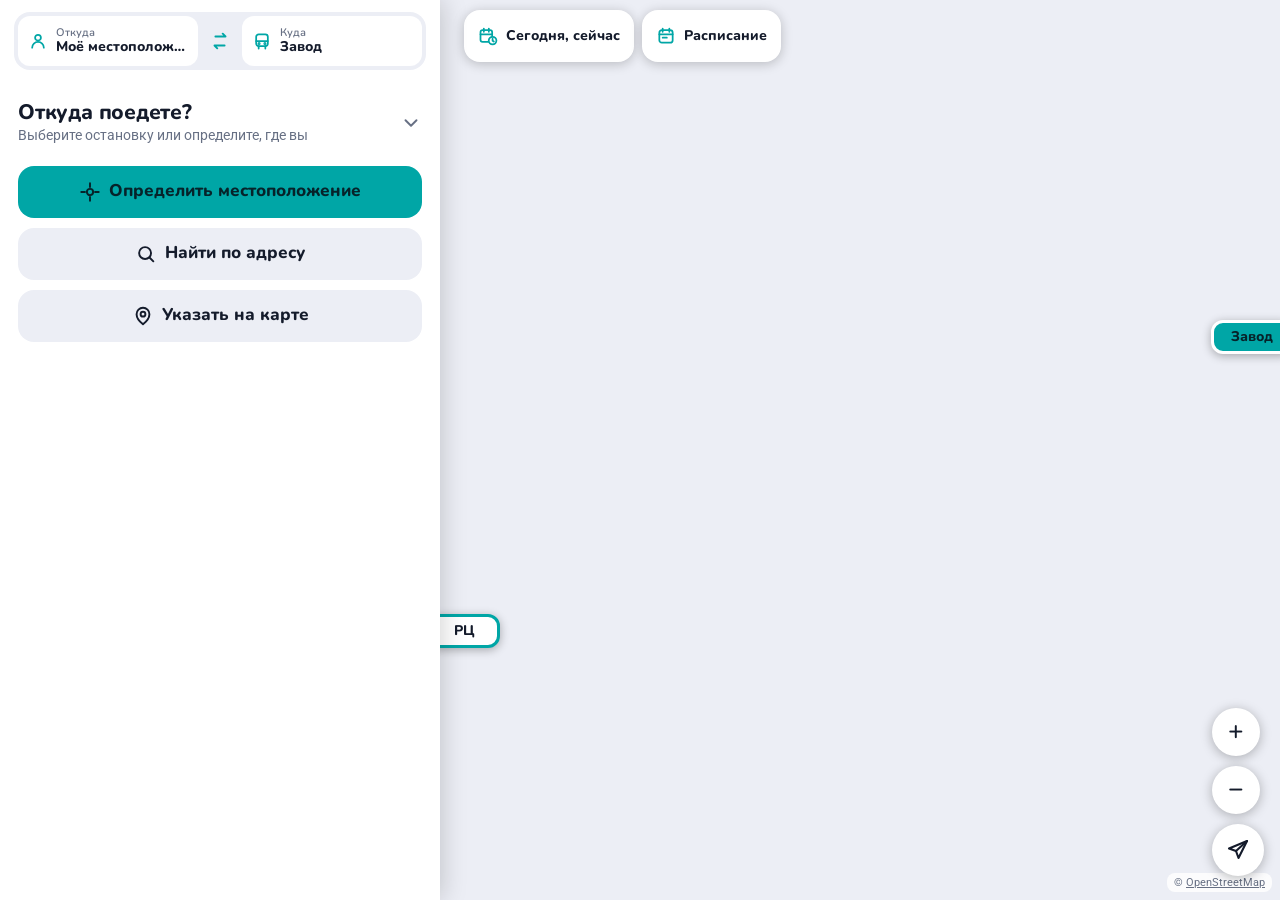
==== index.html @ f647b581 "Add files via upload" ====
<!doctype html>
<html lang="ru" data-theme="auto">
<head>
<meta charset="utf-8">
<meta name="viewport" content="width=device-width,initial-scale=1,maximum-scale=1,user-scalable=no,viewport-fit=cover">
<meta name="color-scheme" content="light dark">
<title>Автобусы МПЗ</title>
<link rel="stylesheet" href="vendor/leaflet/leaflet.css">
<link rel="stylesheet" href="app.css?v=202611060541">
</head>
<body>
<div id="app">
  <!-- вкладка «Карта» -->
  <section class="view" id="mapView">
    <div id="map" aria-label="Карта"></div>
    <div class="topbar">
      <button class="whenchip" id="whenChip" type="button" data-act="open-when"></button>
      <button class="whenchip" id="schedBtn" type="button" data-act="tab" data-v="sched"></button>
    </div>
    <div class="sheet" id="sheet" data-state="half">
      <div class="drag" id="drag">
        <div class="grab" data-act="grab"><i></i></div>
        <div class="rbar" id="destSeg" role="group" aria-label="Куда едем"></div>
        <div class="head" id="sheetHead"></div>
      </div>
      <div class="body" id="sheetBody"></div>
      <div class="foot" id="sheetFoot"></div>
    </div>
    <div class="fabs" id="fabs"></div>
    <div class="attr">© <a href="https://www.openstreetmap.org/copyright" target="_blank" rel="noopener">OpenStreetMap</a></div>
  </section>

  <!-- вкладка «Расписание» -->
  <section class="view" id="schedView" hidden>
    <div class="sched-in">
      <div class="sh" id="schedHead"></div>
      <div id="schedList"></div>
    </div>
  </section>

  <nav class="tabs" role="tablist" aria-label="Разделы">
    <button type="button" role="tab" data-act="tab" data-v="map" aria-selected="true" id="tabMap"></button>
    <button type="button" role="tab" data-act="tab" data-v="sched" aria-selected="false" id="tabSched"></button>
  </nav>
</div>
<div id="modalRoot"></div>
<div class="toast" id="toast" hidden role="status"></div>

<script src="vendor/leaflet/leaflet.js"></script>
<script src="config.js?v=202611060541"></script>
<script src="data.js?v=202611060541"></script>
<script src="app.js?v=202611060541"></script>
</body>
</html>
---- vendor/leaflet/leaflet.css ----
/* required styles */

.leaflet-pane,
.leaflet-tile,
.leaflet-marker-icon,
.leaflet-marker-shadow,
.leaflet-tile-container,
.leaflet-pane > svg,
.leaflet-pane > canvas,
.leaflet-zoom-box,
.leaflet-image-layer,
.leaflet-layer {
	position: absolute;
	left: 0;
	top: 0;
	}
.leaflet-container {
	overflow: hidden;
	}
.leaflet-tile,
.leaflet-marker-icon,
.leaflet-marker-shadow {
	-webkit-user-select: none;
	   -moz-user-select: none;
	        user-select: none;
	  -webkit-user-drag: none;
	}
/* Prevents IE11 from highlighting tiles in blue */
.leaflet-tile::selection {
	background: transparent;
}
/* Safari renders non-retina tile on retina better with this, but Chrome is worse */
.leaflet-safari .leaflet-tile {
	image-rendering: -webkit-optimize-contrast;
	}
/* hack that prevents hw layers "stretching" when loading new tiles */
.leaflet-safari .leaflet-tile-container {
	width: 1600px;
	height: 1600px;
	-webkit-transform-origin: 0 0;
	}
.leaflet-marker-icon,
.leaflet-marker-shadow {
	display: block;
	}
/* .leaflet-container svg: reset svg max-width decleration shipped in Joomla! (joomla.org) 3.x */
/* .leaflet-container img: map is broken in FF if you have max-width: 100% on tiles */
.leaflet-container .leaflet-overlay-pane svg {
	max-width: none !important;
	max-height: none !important;
	}
.leaflet-container .leaflet-marker-pane img,
.leaflet-container .leaflet-shadow-pane img,
.leaflet-container .leaflet-tile-pane img,
.leaflet-container img.leaflet-image-layer,
.leaflet-container .leaflet-tile {
	max-width: none !important;
	max-height: none !important;
	width: auto;
	padding: 0;
	}

.leaflet-container img.leaflet-tile {
	/* See: https://bugs.chromium.org/p/chromium/issues/detail?id=600120 */
	mix-blend-mode: plus-lighter;
}

.leaflet-container.leaflet-touch-zoom {
	-ms-touch-action: pan-x pan-y;
	touch-action: pan-x pan-y;
	}
.leaflet-container.leaflet-touch-drag {
	-ms-touch-action: pinch-zoom;
	/* Fallback for FF which doesn't support pinch-zoom */
	touch-action: none;
	touch-action: pinch-zoom;
}
.leaflet-container.leaflet-touch-drag.leaflet-touch-zoom {
	-ms-touch-action: none;
	touch-action: none;
}
.leaflet-container {
	-webkit-tap-highlight-color: transparent;
}
.leaflet-container a {
	-webkit-tap-highlight-color: rgba(51, 181, 229, 0.4);
}
.leaflet-tile {
	filter: inherit;
	visibility: hidden;
	}
.leaflet-tile-loaded {
	visibility: inherit;
	}
.leaflet-zoom-box {
	width: 0;
	height: 0;
	-moz-box-sizing: border-box;
	     box-sizing: border-box;
	z-index: 800;
	}
/* workaround for https://bugzilla.mozilla.org/show_bug.cgi?id=888319 */
.leaflet-overlay-pane svg {
	-moz-user-select: none;
	}

.leaflet-pane         { z-index: 400; }

.leaflet-tile-pane    { z-index: 200; }
.leaflet-overlay-pane { z-index: 400; }
.leaflet-shadow-pane  { z-index: 500; }
.leaflet-marker-pane  { z-index: 600; }
.leaflet-tooltip-pane   { z-index: 650; }
.leaflet-popup-pane   { z-index: 700; }

.leaflet-map-pane canvas { z-index: 100; }
.leaflet-map-pane svg    { z-index: 200; }

.leaflet-vml-shape {
	width: 1px;
	height: 1px;
	}
.lvml {
	behavior: url(#default#VML);
	display: inline-block;
	position: absolute;
	}


/* control positioning */

.leaflet-control {
	position: relative;
	z-index: 800;
	pointer-events: visiblePainted; /* IE 9-10 doesn't have auto */
	pointer-events: auto;
	}
.leaflet-top,
.leaflet-bottom {
	position: absolute;
	z-index: 1000;
	pointer-events: none;
	}
.leaflet-top {
	top: 0;
	}
.leaflet-right {
	right: 0;
	}
.leaflet-bottom {
	bottom: 0;
	}
.leaflet-left {
	left: 0;
	}
.leaflet-control {
	float: left;
	clear: both;
	}
.leaflet-right .leaflet-control {
	float: right;
	}
.leaflet-top .leaflet-control {
	margin-top: 10px;
	}
.leaflet-bottom .leaflet-control {
	margin-bottom: 10px;
	}
.leaflet-left .leaflet-control {
	margin-left: 10px;
	}
.leaflet-right .leaflet-control {
	margin-right: 10px;
	}


/* zoom and fade animations */

.leaflet-fade-anim .leaflet-popup {
	opacity: 0;
	-webkit-transition: opacity 0.2s linear;
	   -moz-transition: opacity 0.2s linear;
	        transition: opacity 0.2s linear;
	}
.leaflet-fade-anim .leaflet-map-pane .leaflet-popup {
	opacity: 1;
	}
.leaflet-zoom-animated {
	-webkit-transform-origin: 0 0;
	    -ms-transform-origin: 0 0;
	        transform-origin: 0 0;
	}
svg.leaflet-zoom-animated {
	will-change: transform;
}

.leaflet-zoom-anim .leaflet-zoom-animated {
	-webkit-transition: -webkit-transform 0.25s cubic-bezier(0,0,0.25,1);
	   -moz-transition:    -moz-transform 0.25s cubic-bezier(0,0,0.25,1);
	        transition:         transform 0.25s cubic-bezier(0,0,0.25,1);
	}
.leaflet-zoom-anim .leaflet-tile,
.leaflet-pan-anim .leaflet-tile {
	-webkit-transition: none;
	   -moz-transition: none;
	        transition: none;
	}

.leaflet-zoom-anim .leaflet-zoom-hide {
	visibility: hidden;
	}


/* cursors */

.leaflet-interactive {
	cursor: pointer;
	}
.leaflet-grab {
	cursor: -webkit-grab;
	cursor:    -moz-grab;
	cursor:         grab;
	}
.leaflet-crosshair,
.leaflet-crosshair .leaflet-interactive {
	cursor: crosshair;
	}
.leaflet-popup-pane,
.leaflet-control {
	cursor: auto;
	}
.leaflet-dragging .leaflet-grab,
.leaflet-dragging .leaflet-grab .leaflet-interactive,
.leaflet-dragging .leaflet-marker-draggable {
	cursor: move;
	cursor: -webkit-grabbing;
	cursor:    -moz-grabbing;
	cursor:         grabbing;
	}

/* marker & overlays interactivity */
.leaflet-marker-icon,
.leaflet-marker-shadow,
.leaflet-image-layer,
.leaflet-pane > svg path,
.leaflet-tile-container {
	pointer-events: none;
	}

.leaflet-marker-icon.leaflet-interactive,
.leaflet-image-layer.leaflet-interactive,
.leaflet-pane > svg path.leaflet-interactive,
svg.leaflet-image-layer.leaflet-interactive path {
	pointer-events: visiblePainted; /* IE 9-10 doesn't have auto */
	pointer-events: auto;
	}

/* visual tweaks */

.leaflet-container {
	background: #ddd;
	outline-offset: 1px;
	}
.leaflet-container a {
	color: #0078A8;
	}
.leaflet-zoom-box {
	border: 2px dotted #38f;
	background: rgba(255,255,255,0.5);
	}


/* general typography */
.leaflet-container {
	font-family: "Helvetica Neue", Arial, Helvetica, sans-serif;
	font-size: 12px;
	font-size: 0.75rem;
	line-height: 1.5;
	}


/* general toolbar styles */

.leaflet-bar {
	box-shadow: 0 1px 5px rgba(0,0,0,0.65);
	border-radius: 4px;
	}
.leaflet-bar a {
	background-color: #fff;
	border-bottom: 1px solid #ccc;
	width: 26px;
	height: 26px;
	line-height: 26px;
	display: block;
	text-align: center;
	text-decoration: none;
	color: black;
	}
.leaflet-bar a,
.leaflet-control-layers-toggle {
	background-position: 50% 50%;
	background-repeat: no-repeat;
	display: block;
	}
.leaflet-bar a:hover,
.leaflet-bar a:focus {
	background-color: #f4f4f4;
	}
.leaflet-bar a:first-child {
	border-top-left-radius: 4px;
	border-top-right-radius: 4px;
	}
.leaflet-bar a:last-child {
	border-bottom-left-radius: 4px;
	border-bottom-right-radius: 4px;
	border-bottom: none;
	}
.leaflet-bar a.leaflet-disabled {
	cursor: default;
	background-color: #f4f4f4;
	color: #bbb;
	}

.leaflet-touch .leaflet-bar a {
	width: 30px;
	height: 30px;
	line-height: 30px;
	}
.leaflet-touch .leaflet-bar a:first-child {
	border-top-left-radius: 2px;
	border-top-right-radius: 2px;
	}
.leaflet-touch .leaflet-bar a:last-child {
	border-bottom-left-radius: 2px;
	border-bottom-right-radius: 2px;
	}

/* zoom control */

.leaflet-control-zoom-in,
.leaflet-control-zoom-out {
	font: bold 18px 'Lucida Console', Monaco, monospace;
	text-indent: 1px;
	}

.leaflet-touch .leaflet-control-zoom-in, .leaflet-touch .leaflet-control-zoom-out  {
	font-size: 22px;
	}


/* layers control */

.leaflet-control-layers {
	box-shadow: 0 1px 5px rgba(0,0,0,0.4);
	background: #fff;
	border-radius: 5px;
	}
.leaflet-control-layers-toggle {
	background-image: url(images/layers.png);
	width: 36px;
	height: 36px;
	}
.leaflet-retina .leaflet-control-layers-toggle {
	background-image: url(images/layers-2x.png);
	background-size: 26px 26px;
	}
.leaflet-touch .leaflet-control-layers-toggle {
	width: 44px;
	height: 44px;
	}
.leaflet-control-layers .leaflet-control-layers-list,
.leaflet-control-layers-expanded .leaflet-control-layers-toggle {
	display: none;
	}
.leaflet-control-layers-expanded .leaflet-control-layers-list {
	display: block;
	position: relative;
	}
.leaflet-control-layers-expanded {
	padding: 6px 10px 6px 6px;
	color: #333;
	background: #fff;
	}
.leaflet-control-layers-scrollbar {
	overflow-y: scroll;
	overflow-x: hidden;
	padding-right: 5px;
	}
.leaflet-control-layers-selector {
	margin-top: 2px;
	position: relative;
	top: 1px;
	}
.leaflet-control-layers label {
	display: block;
	font-size: 13px;
	font-size: 1.08333em;
	}
.leaflet-control-layers-separator {
	height: 0;
	border-top: 1px solid #ddd;
	margin: 5px -10px 5px -6px;
	}

/* Default icon URLs */
.leaflet-default-icon-path { /* used only in path-guessing heuristic, see L.Icon.Default */
	background-image: url(images/marker-icon.png);
	}


/* attribution and scale controls */

.leaflet-container .leaflet-control-attribution {
	background: #fff;
	background: rgba(255, 255, 255, 0.8);
	margin: 0;
	}
.leaflet-control-attribution,
.leaflet-control-scale-line {
	padding: 0 5px;
	color: #333;
	line-height: 1.4;
	}
.leaflet-control-attribution a {
	text-decoration: none;
	}
.leaflet-control-attribution a:hover,
.leaflet-control-attribution a:focus {
	text-decoration: underline;
	}
.leaflet-attribution-flag {
	display: inline !important;
	vertical-align: baseline !important;
	width: 1em;
	height: 0.6669em;
	}
.leaflet-left .leaflet-control-scale {
	margin-left: 5px;
	}
.leaflet-bottom .leaflet-control-scale {
	margin-bottom: 5px;
	}
.leaflet-control-scale-line {
	border: 2px solid #777;
	border-top: none;
	line-height: 1.1;
	padding: 2px 5px 1px;
	white-space: nowrap;
	-moz-box-sizing: border-box;
	     box-sizing: border-box;
	background: rgba(255, 255, 255, 0.8);
	text-shadow: 1px 1px #fff;
	}
.leaflet-control-scale-line:not(:first-child) {
	border-top: 2px solid #777;
	border-bottom: none;
	margin-top: -2px;
	}
.leaflet-control-scale-line:not(:first-child):not(:last-child) {
	border-bottom: 2px solid #777;
	}

.leaflet-touch .leaflet-control-attribution,
.leaflet-touch .leaflet-control-layers,
.leaflet-touch .leaflet-bar {
	box-shadow: none;
	}
.leaflet-touch .leaflet-control-layers,
.leaflet-touch .leaflet-bar {
	border: 2px solid rgba(0,0,0,0.2);
	background-clip: padding-box;
	}


/* popup */

.leaflet-popup {
	position: absolute;
	text-align: center;
	margin-bottom: 20px;
	}
.leaflet-popup-content-wrapper {
	padding: 1px;
	text-align: left;
	border-radius: 12px;
	}
.leaflet-popup-content {
	margin: 13px 24px 13px 20px;
	line-height: 1.3;
	font-size: 13px;
	font-size: 1.08333em;
	min-height: 1px;
	}
.leaflet-popup-content p {
	margin: 17px 0;
	margin: 1.3em 0;
	}
.leaflet-popup-tip-container {
	width: 40px;
	height: 20px;
	position: absolute;
	left: 50%;
	margin-top: -1px;
	margin-left: -20px;
	overflow: hidden;
	pointer-events: none;
	}
.leaflet-popup-tip {
	width: 17px;
	height: 17px;
	padding: 1px;

	margin: -10px auto 0;
	pointer-events: auto;

	-webkit-transform: rotate(45deg);
	   -moz-transform: rotate(45deg);
	    -ms-transform: rotate(45deg);
	        transform: rotate(45deg);
	}
.leaflet-popup-content-wrapper,
.leaflet-popup-tip {
	background: white;
	color: #333;
	box-shadow: 0 3px 14px rgba(0,0,0,0.4);
	}
.leaflet-container a.leaflet-popup-close-button {
	position: absolute;
	top: 0;
	right: 0;
	border: none;
	text-align: center;
	width: 24px;
	height: 24px;
	font: 16px/24px Tahoma, Verdana, sans-serif;
	color: #757575;
	text-decoration: none;
	background: transparent;
	}
.leaflet-container a.leaflet-popup-close-button:hover,
.leaflet-container a.leaflet-popup-close-button:focus {
	color: #585858;
	}
.leaflet-popup-scrolled {
	overflow: auto;
	}

.leaflet-oldie .leaflet-popup-content-wrapper {
	-ms-zoom: 1;
	}
.leaflet-oldie .leaflet-popup-tip {
	width: 24px;
	margin: 0 auto;

	-ms-filter: "progid:DXImageTransform.Microsoft.Matrix(M11=0.70710678, M12=0.70710678, M21=-0.70710678, M22=0.70710678)";
	filter: progid:DXImageTransform.Microsoft.Matrix(M11=0.70710678, M12=0.70710678, M21=-0.70710678, M22=0.70710678);
	}

.leaflet-oldie .leaflet-control-zoom,
.leaflet-oldie .leaflet-control-layers,
.leaflet-oldie .leaflet-popup-content-wrapper,
.leaflet-oldie .leaflet-popup-tip {
	border: 1px solid #999;
	}


/* div icon */

.leaflet-div-icon {
	background: #fff;
	border: 1px solid #666;
	}


/* Tooltip */
/* Base styles for the element that has a tooltip */
.leaflet-tooltip {
	position: absolute;
	padding: 6px;
	background-color: #fff;
	border: 1px solid #fff;
	border-radius: 3px;
	color: #222;
	white-space: nowrap;
	-webkit-user-select: none;
	-moz-user-select: none;
	-ms-user-select: none;
	user-select: none;
	pointer-events: none;
	box-shadow: 0 1px 3px rgba(0,0,0,0.4);
	}
.leaflet-tooltip.leaflet-interactive {
	cursor: pointer;
	pointer-events: auto;
	}
.leaflet-tooltip-top:before,
.leaflet-tooltip-bottom:before,
.leaflet-tooltip-left:before,
.leaflet-tooltip-right:before {
	position: absolute;
	pointer-events: none;
	border: 6px solid transparent;
	background: transparent;
	content: "";
	}

/* Directions */

.leaflet-tooltip-bottom {
	margin-top: 6px;
}
.leaflet-tooltip-top {
	margin-top: -6px;
}
.leaflet-tooltip-bottom:before,
.leaflet-tooltip-top:before {
	left: 50%;
	margin-left: -6px;
	}
.leaflet-tooltip-top:before {
	bottom: 0;
	margin-bottom: -12px;
	border-top-color: #fff;
	}
.leaflet-tooltip-bottom:before {
	top: 0;
	margin-top: -12px;
	margin-left: -6px;
	border-bottom-color: #fff;
	}
.leaflet-tooltip-left {
	margin-left: -6px;
}
.leaflet-tooltip-right {
	margin-left: 6px;
}
.leaflet-tooltip-left:before,
.leaflet-tooltip-right:before {
	top: 50%;
	margin-top: -6px;
	}
.leaflet-tooltip-left:before {
	right: 0;
	margin-right: -12px;
	border-left-color: #fff;
	}
.leaflet-tooltip-right:before {
	left: 0;
	margin-left: -12px;
	border-right-color: #fff;
	}

/* Printing */

@media print {
	/* Prevent printers from removing background-images of controls. */
	.leaflet-control {
		-webkit-print-color-adjust: exact;
		print-color-adjust: exact;
		}
	}
---- app.css ----
/* ---------- шрифты (лежат рядом, интернет не нужен) ---------- */
@font-face{font-family:Nunito;font-weight:600;font-display:swap;src:url(vendor/fonts/nunito-cyrillic-600-normal.woff2) format("woff2");unicode-range:U+0301,U+0400-045F,U+0490-0491,U+04B0-04B1,U+2116}
@font-face{font-family:Nunito;font-weight:600;font-display:swap;src:url(vendor/fonts/nunito-latin-600-normal.woff2) format("woff2");unicode-range:U+0000-00FF,U+0131,U+0152-0153,U+02BB-02BC,U+02C6,U+02DA,U+02DC,U+2000-206F,U+20AC,U+2122,U+2212}
@font-face{font-family:Nunito;font-weight:700;font-display:swap;src:url(vendor/fonts/nunito-cyrillic-700-normal.woff2) format("woff2");unicode-range:U+0301,U+0400-045F,U+0490-0491,U+04B0-04B1,U+2116}
@font-face{font-family:Nunito;font-weight:700;font-display:swap;src:url(vendor/fonts/nunito-latin-700-normal.woff2) format("woff2");unicode-range:U+0000-00FF,U+0131,U+0152-0153,U+02BB-02BC,U+02C6,U+02DA,U+02DC,U+2000-206F,U+20AC,U+2122,U+2212}
@font-face{font-family:Nunito;font-weight:800;font-display:swap;src:url(vendor/fonts/nunito-cyrillic-800-normal.woff2) format("woff2");unicode-range:U+0301,U+0400-045F,U+0490-0491,U+04B0-04B1,U+2116}
@font-face{font-family:Nunito;font-weight:800;font-display:swap;src:url(vendor/fonts/nunito-latin-800-normal.woff2) format("woff2");unicode-range:U+0000-00FF,U+0131,U+0152-0153,U+02BB-02BC,U+02C6,U+02DA,U+02DC,U+2000-206F,U+20AC,U+2122,U+2212}
@font-face{font-family:Roboto;font-weight:400;font-display:swap;src:url(vendor/fonts/roboto-cyrillic-400-normal.woff2) format("woff2");unicode-range:U+0301,U+0400-045F,U+0490-0491,U+04B0-04B1,U+2116}
@font-face{font-family:Roboto;font-weight:400;font-display:swap;src:url(vendor/fonts/roboto-latin-400-normal.woff2) format("woff2");unicode-range:U+0000-00FF,U+0131,U+0152-0153,U+02BB-02BC,U+02C6,U+02DA,U+02DC,U+2000-206F,U+20AC,U+2122,U+2212}
@font-face{font-family:Roboto;font-weight:500;font-display:swap;src:url(vendor/fonts/roboto-cyrillic-500-normal.woff2) format("woff2");unicode-range:U+0301,U+0400-045F,U+0490-0491,U+04B0-04B1,U+2116}
@font-face{font-family:Roboto;font-weight:500;font-display:swap;src:url(vendor/fonts/roboto-latin-500-normal.woff2) format("woff2");unicode-range:U+0000-00FF,U+0131,U+0152-0153,U+02BB-02BC,U+02C6,U+02DA,U+02DC,U+2000-206F,U+20AC,U+2122,U+2212}
@font-face{font-family:Roboto;font-weight:700;font-display:swap;src:url(vendor/fonts/roboto-cyrillic-700-normal.woff2) format("woff2");unicode-range:U+0301,U+0400-045F,U+0490-0491,U+04B0-04B1,U+2116}
@font-face{font-family:Roboto;font-weight:700;font-display:swap;src:url(vendor/fonts/roboto-latin-700-normal.woff2) format("woff2");unicode-range:U+0000-00FF,U+0131,U+0152-0153,U+02BB-02BC,U+02C6,U+02DA,U+02DC,U+2000-206F,U+20AC,U+2122,U+2212}

/* ---------- цвета ---------- */
:root{
  --acc:#00A6A6; --acc-ink:#06232A;
  --bg:#F5F4FA; --card:#FFFFFF; --raised:#ECEEF5; --ink:#141B2B; --mute:#677084; --line:#E3E5EE;
  --acc-text:#007676; --acc-soft:#DCF2F2; --warn:#A24A00; --warn-bg:#FFF1E0; --you:#2F6FED; --casing:#FFFFFF;
  --shadow:0 -8px 28px rgba(20,27,43,.12);
  --r614:#DE4A30; --r797:#2F6FED; --r478:#7B4FE0; --r566:#D63E8C; --rx:#475569;
  --head:Nunito,"Segoe UI",system-ui,sans-serif; --body:Roboto,"Segoe UI",system-ui,sans-serif;
  --tabh:64px; --sheet-h:200px;
  color-scheme:light;
}
:root[data-theme="dark"]{
  --bg:#0E1629; --card:#1E293B; --raised:#2A3850; --ink:#F1F5F9; --mute:#9AA7BC; --line:#2E3B52;
  --acc-text:#33C8C8; --acc-soft:#0F3B46; --warn:#F2B66B; --warn-bg:#3A2C17; --you:#5B9BFF; --casing:#0E1629;
  --shadow:0 -8px 28px rgba(0,0,0,.45);
  --r614:#F0674E; --r797:#5B9BFF; --r478:#9B7BFF; --r566:#F06AAB;
  color-scheme:dark;
}
@media (prefers-color-scheme:dark){
  :root[data-theme="auto"]{
    --bg:#0E1629; --card:#1E293B; --raised:#2A3850; --ink:#F1F5F9; --mute:#9AA7BC; --line:#2E3B52;
    --acc-text:#33C8C8; --acc-soft:#0F3B46; --warn:#F2B66B; --warn-bg:#3A2C17; --you:#5B9BFF; --casing:#0E1629;
    --shadow:0 -8px 28px rgba(0,0,0,.45);
    --r614:#F0674E; --r797:#5B9BFF; --r478:#9B7BFF; --r566:#F06AAB;
    color-scheme:dark;
  }
}

*{box-sizing:border-box}
html,body{height:100%}
html{-webkit-text-size-adjust:100%}
body{margin:0;background:var(--bg);color:var(--ink);font:400 16px/1.4 var(--body);overflow:hidden;
  -webkit-font-smoothing:antialiased;overscroll-behavior:none}
button,input{font:inherit;color:inherit}
button{cursor:pointer;-webkit-tap-highlight-color:transparent;border:0;background:none;padding:0;text-align:left}
:focus-visible{outline:3px solid var(--acc);outline-offset:2px}
h1,h2,h3{font-family:var(--head);margin:0}
[hidden]{display:none!important}
svg{flex:none}
button svg{width:22px;height:22px}
.seg button svg{width:20px;height:20px}
.leg .seg button svg{width:22px;height:22px}
.h{font-family:var(--head)}

#app{position:fixed;inset:0;display:flex;flex-direction:column}
.view{position:relative;flex:1;min-height:0}

/* ---------- нижняя панель вкладок ---------- */
.tabs{flex:none;display:grid;grid-template-columns:1fr 1fr;height:calc(var(--tabh) + env(safe-area-inset-bottom));
  padding-bottom:env(safe-area-inset-bottom);background:var(--card);border-top:1px solid var(--line);z-index:30}
.tabs button{display:flex;flex-direction:column;align-items:center;justify-content:center;gap:3px;color:var(--mute);
  font:700 12px/1 var(--head);letter-spacing:.02em}
.tabs svg{width:26px;height:26px}
.tabs button[aria-selected="true"]{color:var(--acc-text)}
.tabs button[aria-selected="true"] svg{color:var(--acc)}

/* ---------- карта ---------- */
#map{position:absolute;inset:0;background:var(--raised);font-family:var(--body)}
.leaflet-container{font-family:var(--body)}
#map .leaflet-tile-pane{filter:saturate(.45) contrast(.94) brightness(1.03) hue-rotate(-8deg)}
:root[data-theme="dark"] #map .leaflet-tile-pane{filter:invert(1) hue-rotate(196deg) saturate(.55) brightness(.78) contrast(.92)}
@media (prefers-color-scheme:dark){:root[data-theme="auto"] #map .leaflet-tile-pane{filter:invert(1) hue-rotate(196deg) saturate(.55) brightness(.78) contrast(.92)}}
.leaflet-bar{border:0!important;box-shadow:0 2px 10px rgba(0,0,0,.25)!important;border-radius:14px!important;overflow:hidden}
.leaflet-bar a{background:var(--card)!important;color:var(--ink)!important;border-bottom:1px solid var(--line)!important;width:44px!important;height:44px!important;line-height:44px!important;font-size:22px!important}
.leaflet-bar a:last-child{border-bottom:0!important}
.leaflet-control-zoom{display:none}
.attr{position:absolute;z-index:500;left:8px;bottom:calc(var(--sheet-h) + 6px);font-size:11px;color:var(--mute);
  background:color-mix(in srgb,var(--card) 82%,transparent);padding:2px 7px;border-radius:8px;transition:bottom .25s}
.attr a{color:inherit}
.dragging~.attr,.attr.nt{transition:none}

.topbar{position:absolute;z-index:600;left:12px;right:12px;top:calc(10px + env(safe-area-inset-top));display:flex;flex-direction:column;gap:8px;align-items:stretch}
.seg{display:flex;flex:1;min-width:0;background:var(--card);border-radius:16px;padding:4px;gap:4px;box-shadow:0 2px 12px rgba(0,0,0,.22)}
.seg button{flex:1;min-width:0;height:44px;border-radius:12px;font:800 15px/1.1 var(--head);text-align:center;color:var(--mute);padding:0 6px;
  display:flex;align-items:center;justify-content:center;gap:6px;white-space:nowrap}
.seg button[aria-pressed="true"]{background:var(--acc);color:var(--acc-ink)}
.seg.flat{box-shadow:none;background:var(--raised)}
.whenchip{flex:none;height:44px;align-self:flex-start;padding:0 14px;border-radius:16px;background:var(--card);box-shadow:0 2px 12px rgba(0,0,0,.22);
  display:flex;align-items:center;gap:8px;font:800 14px/1.1 var(--head);white-space:nowrap}
.whenchip svg{width:20px;height:20px;color:var(--acc)}
.whenchip.on{outline:2px solid var(--acc)}

.fabs{position:absolute;z-index:550;right:12px;bottom:calc(var(--sheet-h) + 12px);display:grid;gap:10px;transition:bottom .25s}
.fab{width:52px;height:52px;border-radius:50%;background:var(--card);box-shadow:0 2px 12px rgba(0,0,0,.28);display:flex;align-items:center;justify-content:center;color:var(--ink)}
.fab svg{width:24px;height:24px}
.fab.on{background:var(--acc);color:var(--acc-ink)}
.dragging~.fabs{transition:none}

/* ---------- шторка ---------- */
.sheet{position:absolute;z-index:700;left:0;right:0;bottom:0;height:var(--sheet-h);background:var(--card);
  border-radius:26px 26px 0 0;box-shadow:var(--shadow);display:flex;flex-direction:column;transition:height .25s cubic-bezier(.3,.8,.3,1);overflow:hidden}
.sheet.dragging{transition:none}
.drag{flex:none;touch-action:none;cursor:grab}
.grab{display:flex;justify-content:center;padding:9px 0 3px;width:100%}
.grab i{display:block;width:44px;height:5px;border-radius:3px;background:var(--line)}
.head{padding:4px 18px 10px}
.titlebtn{display:flex;align-items:center;gap:8px;width:100%;padding:4px 0;min-height:44px}
.titlebtn .t{flex:1;min-width:0}
.titlebtn h2{font-size:21px;font-weight:800;line-height:1.15;letter-spacing:-.01em}
.titlebtn small{display:block;color:var(--mute);font-size:14px;margin-top:2px}
.titlebtn svg{flex:none;width:22px;height:22px;color:var(--mute)}
.peekline{display:none;margin-top:6px;align-items:center;gap:10px;font:700 15px/1.2 var(--head)}
.sheet[data-state="peek"] .peekline{display:flex}
.sheet[data-state="peek"] .body{display:none}
.body{flex:1;min-height:0;overflow-y:auto;overscroll-behavior:contain;padding:0 18px 12px;-webkit-overflow-scrolling:touch}
.foot{flex:none;padding:10px 18px calc(12px);border-top:1px solid var(--line);background:var(--card)}
.foot .seg{box-shadow:none;background:var(--raised);padding:4px}
.foot .seg button{height:48px;font-size:16px}

/* ---------- значок маршрута и мелочи ---------- */
.badge{display:inline-flex;align-items:center;justify-content:center;min-width:46px;height:26px;padding:0 8px;border-radius:8px;color:#fff;
  font:800 14px/1 var(--head);letter-spacing:.02em;background:var(--rx)}
.b614{background:var(--r614)}.b797{background:var(--r797)}.b478{background:var(--r478)}.b566{background:var(--r566)}
.mute{color:var(--mute)}
.small{font-size:13.5px}
.pill{display:inline-flex;align-items:center;gap:6px;height:26px;padding:0 10px;border-radius:13px;background:var(--acc-soft);color:var(--acc-text);font:700 13px/1 var(--head)}
.pill.warn{background:var(--warn-bg);color:var(--warn)}
.btn{display:flex;align-items:center;justify-content:center;gap:8px;width:100%;min-height:52px;border-radius:16px;background:var(--acc);color:var(--acc-ink);
  font:800 17px/1.1 var(--head);text-align:center;padding:0 18px}
.btn.sec{background:var(--raised);color:var(--ink)}
.btn svg{width:22px;height:22px}
.row2{display:grid;gap:10px}
.notice{border-radius:16px;padding:12px 14px;background:var(--raised);font-size:14.5px;display:grid;gap:10px;margin:6px 0 10px}
.notice.warn{background:var(--warn-bg);color:var(--warn)}
.notice b{font-family:var(--head)}
.notice .btn{min-height:44px;font-size:15px}

/* ---------- вертикальная «нитка» маршрута (как в примере) ---------- */
.tl{list-style:none;margin:6px 0 0;padding:0}
.node{display:grid;grid-template-columns:30px 1fr;column-gap:14px;position:relative;padding-bottom:18px}
.node:last-child{padding-bottom:4px}
.node .rail{position:relative;display:flex;justify-content:center}
.node .rail::before{content:"";position:absolute;top:30px;bottom:-18px;width:3px;background:var(--acc);border-radius:2px;opacity:.55}
.node:last-child .rail::before{display:none}
.node.dash .rail::before{background:repeating-linear-gradient(to bottom,var(--mute) 0 5px,transparent 5px 10px);opacity:.7}
.ico{position:relative;z-index:1;width:30px;height:30px;border-radius:50%;display:flex;align-items:center;justify-content:center;background:var(--acc);color:var(--acc-ink)}
.ico svg{width:18px;height:18px}
.ico.you{background:var(--you);color:#fff}
.ico.plain{background:var(--card);border:4px solid var(--acc);width:22px;height:22px;margin:4px 4px}
.ico.xfer{background:var(--raised);color:var(--ink)}
.node h3{font-size:18px;font-weight:800;line-height:1.2;margin-top:3px}
.node .sub{color:var(--mute);font-size:14px;margin-top:2px}
.leg{margin:2px 0 4px}
.leg .seg{max-width:340px;padding:3px}
.leg .seg button{height:40px;font-size:15px}

.ride{margin:8px 0 6px;padding:14px 16px;border-radius:18px;background:var(--raised)}
.ride .lbl{font:700 13px/1 var(--head);color:var(--mute);margin-bottom:8px}
.ride .big{display:flex;align-items:center;gap:12px;flex-wrap:wrap}
.ride .t{font:800 40px/1 var(--head);letter-spacing:-.02em}
.ride .cd{font:800 17px/1.15 var(--head);color:var(--acc-text)}
.ride .cd.far{color:var(--ink)}
.ride .meta{margin-top:8px;color:var(--mute);font-size:14px}
.ride .go{margin-top:10px;display:flex;align-items:center;gap:8px;font:700 15px/1.2 var(--head)}
.ride .go svg{width:20px;height:20px;color:var(--acc-text);flex:none}
.ride .go.late,.ride .go.late svg{color:var(--warn)}
.others{margin-top:12px}
.others .lbl{font-size:13px;color:var(--mute);margin-bottom:6px}
.chips{display:flex;flex-wrap:wrap;gap:6px}
.rchip{display:inline-flex;align-items:center;gap:6px;height:34px;padding:0 10px;border-radius:12px;background:var(--raised);font:700 14px/1 var(--head);color:var(--ink)}
.rchip .dot{width:8px;height:8px;border-radius:50%;background:var(--rx)}
.rchip.d614 .dot{background:var(--r614)}.rchip.d797 .dot{background:var(--r797)}.rchip.d478 .dot{background:var(--r478)}.rchip.d566 .dot{background:var(--r566)}
.rchip.ap{font-weight:600;color:var(--mute)}
.rchip.dem{border:1px dashed var(--mute);background:none;font-weight:600;color:var(--mute)}
details.path{margin-top:10px}
details.path summary{cursor:pointer;color:var(--acc-text);font:700 14.5px/1.3 var(--head);min-height:36px;display:flex;align-items:center;list-style:none}
details.path summary::-webkit-details-marker{display:none}
details.path summary::after{content:"";width:8px;height:8px;margin-left:8px;border-right:2px solid currentColor;border-bottom:2px solid currentColor;transform:rotate(45deg) translateY(-2px);transition:transform .2s}
details.path[open] summary::after{transform:rotate(225deg)}
.pathlist{list-style:none;margin:2px 0 0;padding:0}
.pathlist li{display:grid;grid-template-columns:52px 1fr;gap:8px;padding:5px 0;font-size:15px;border-bottom:1px solid var(--line)}
.pathlist li:last-child{border:0}
.pathlist time{font:800 15px/1.3 var(--head);text-align:right}
.pathlist .ap{font-weight:600;color:var(--mute)}
.pathlist .dm{color:var(--mute);font-weight:500}

/* ---------- расписание ---------- */
#schedView{overflow-y:auto;background:var(--bg)}
.sched-in{max-width:760px;margin:0 auto;padding:0 16px 28px}
.sh{position:sticky;top:0;z-index:5;background:var(--bg);padding:calc(14px + env(safe-area-inset-top)) 0 8px}
.sh .row{display:flex;align-items:center;gap:10px}
.sh h1{font-size:26px;font-weight:800;flex:1;letter-spacing:-.02em}
.sh .whenchip{height:44px;box-shadow:none;background:var(--card)}
.sh .iconbtn{width:44px;height:44px;border-radius:14px;background:var(--card);display:flex;align-items:center;justify-content:center}
.sh .iconbtn svg{width:22px;height:22px}
.hscroll{display:flex;gap:8px;overflow-x:auto;padding:10px 0 4px;scrollbar-width:none}
.hscroll::-webkit-scrollbar{display:none}
.chip{flex:none;height:40px;padding:0 16px;border-radius:20px;background:var(--card);font:800 15px/1 var(--head);color:var(--ink);display:flex;align-items:center}
.chip[aria-pressed="true"]{background:var(--acc);color:var(--acc-ink)}
.search{display:flex;align-items:center;gap:10px;height:48px;padding:0 14px;border-radius:16px;background:var(--card);margin-top:8px}
.search svg{width:20px;height:20px;color:var(--mute);flex:none}
.search input{flex:1;min-width:0;border:0;background:none;outline:none;font-size:16px;height:100%}
.search input::placeholder{color:var(--mute)}
.dayline{margin:14px 2px 0;color:var(--mute);font-size:14px}
.rgroup{display:flex;align-items:center;gap:10px;margin:22px 2px 10px}
.rgroup>span:not(.badge){color:var(--mute);font-size:14px}
.trip{background:var(--card);border-radius:20px;margin-bottom:10px;overflow:hidden}
.trip.past{opacity:.62}
.trip>button{display:grid;grid-template-columns:1fr auto;gap:10px;align-items:center;width:100%;padding:14px 16px;min-height:68px}
.trip .tt{font:800 24px/1.1 var(--head);letter-spacing:-.01em}
.trip .ts{color:var(--mute);font-size:14px;margin-top:3px;display:flex;gap:8px;flex-wrap:wrap;align-items:center}
.trip .chev{width:22px;height:22px;color:var(--mute);transition:transform .2s}
.trip.open .chev{transform:rotate(180deg)}
.trip .tbody{padding:0 16px 14px}
.stline{list-style:none;margin:0;padding:0}
.stline li>button{display:grid;grid-template-columns:54px 22px 1fr;gap:0 10px;width:100%;min-height:46px;align-items:start;text-align:left}
.stline .tm{font:800 16px/1.3 var(--head);text-align:right;padding-top:2px}
.stline .tm.ap{font-weight:600;color:var(--mute)}
.stline .tm.nn{font:500 12px/1.3 var(--body);color:var(--mute)}
.stline .rl{position:relative;align-self:stretch;display:flex;justify-content:center}
.stline .rl::before{content:"";position:absolute;top:0;bottom:0;width:3px;background:var(--acc);opacity:.55;border-radius:2px}
.stline li:first-child .rl::before{top:12px}
.stline li:last-child .rl::before{bottom:calc(100% - 14px)}
.stline .rl i{position:relative;z-index:1;margin-top:5px;width:14px;height:14px;border-radius:50%;background:var(--card);border:4px solid var(--acc)}
.stline .dem .rl::before{background:repeating-linear-gradient(to bottom,var(--mute) 0 5px,transparent 5px 9px);opacity:.8}
.stline .nm{padding-bottom:10px;font-size:16px}
.stline .nm em{display:block;font-style:normal;font-size:12.5px;color:var(--mute)}
.stline .ent .nm{font-weight:700}
.stline .hit .nm{color:var(--acc-text);font-weight:700}
.empty{text-align:center;color:var(--mute);padding:34px 10px}

/* ---------- модальные окна ---------- */
.modal{position:fixed;inset:0;z-index:2000;background:rgba(5,10,20,.55);display:flex;align-items:flex-end;justify-content:center}
.mcard{width:100%;max-width:560px;max-height:92dvh;background:var(--card);border-radius:26px 26px 0 0;display:flex;flex-direction:column;
  padding-bottom:env(safe-area-inset-bottom);animation:rise .22s ease-out}
@keyframes rise{from{transform:translateY(40px);opacity:.6}to{transform:none;opacity:1}}
.mhead{display:flex;align-items:center;gap:10px;padding:16px 18px 8px}
.mhead h3{flex:1;font-size:21px;font-weight:800}
.mclose{width:44px;height:44px;border-radius:14px;background:var(--raised);display:flex;align-items:center;justify-content:center}
.mclose svg{width:22px;height:22px}
.mbody{padding:6px 18px 18px;overflow-y:auto}
.field{display:grid;gap:6px;margin-bottom:14px}
.field label{font:700 13.5px/1 var(--head);color:var(--mute)}
.field input{height:54px;border-radius:16px;border:2px solid transparent;background:var(--raised);padding:0 16px;font:700 18px/1 var(--head);width:100%}
.field input:focus{border-color:var(--acc);outline:none}
.quick{display:flex;gap:8px;flex-wrap:wrap;margin-bottom:16px}
.mbody .chip{background:var(--raised)}
.stoplist{list-style:none;margin:8px 0 0;padding:0}
.stoplist li>button{display:grid;grid-template-columns:1fr auto;gap:2px 12px;align-items:center;width:100%;min-height:58px;padding:8px 2px;border-bottom:1px solid var(--line)}
.stoplist .n{font:700 16px/1.25 var(--head)}
.stoplist .d{font:800 14px/1 var(--head);color:var(--acc-text)}
.stoplist .r{grid-column:1 / span 2;display:flex;gap:5px}
.stoplist .r .badge{height:20px;min-width:36px;font-size:12px;border-radius:6px}

/* ---------- метки на карте ---------- */
.pin span{display:flex;align-items:center;justify-content:center;height:34px;padding:0 12px;border-radius:12px;background:var(--card);color:var(--ink);
  font:800 14px/1 var(--head);border:3px solid var(--acc);box-shadow:0 2px 10px rgba(0,0,0,.3);white-space:nowrap}
.pin.act span{background:var(--acc);color:var(--acc-ink);border-color:var(--card)}
.pin.sel span{box-shadow:0 0 0 5px var(--acc-soft),0 2px 10px rgba(0,0,0,.3)}
.leaflet-tooltip.lbl{background:var(--card);color:var(--ink);border:0;border-radius:10px;box-shadow:0 2px 10px rgba(0,0,0,.3);font:700 13px/1.2 var(--head);padding:5px 9px;white-space:nowrap}
.leaflet-tooltip.lbl::before{display:none}
.editdot i{display:block;width:22px;height:22px;border-radius:50%;background:var(--acc);border:3px solid var(--card);box-shadow:0 0 0 1px var(--ink)}
.toast{position:fixed;left:50%;bottom:calc(var(--tabh) + 20px + env(safe-area-inset-bottom));transform:translateX(-50%);z-index:3000;
  background:var(--ink);color:var(--bg);padding:11px 18px;border-radius:16px;font:600 14.5px/1.3 var(--body);max-width:min(92vw,440px);text-align:center}

/* ---------- компьютер: шторка превращается в левую панель ---------- */
@media (min-width:860px){
  #app{display:block}
  .view{position:absolute;inset:0}
  .tabs{position:absolute;left:0;bottom:0;width:440px;z-index:900}
  .sheet{top:0;left:0;right:auto;bottom:calc(var(--tabh) + env(safe-area-inset-bottom));width:440px;height:auto!important;border-radius:0;box-shadow:2px 0 24px rgba(0,0,0,.18);transition:none}
  .grab{display:none}
  .drag{cursor:default}
  .head{padding-top:20px}
  .body{padding-bottom:16px}
  .peekline{display:none!important}
  .topbar{left:464px;right:16px;max-width:640px;flex-direction:row;align-items:center}
  .whenchip{align-self:auto;height:52px}
  .leaflet-control-zoom{display:block}
  .fabs{bottom:24px;right:16px;transition:none}
  .attr{left:auto;right:8px;bottom:8px}
  .leaflet-top.leaflet-left{left:440px;top:86px}
  .toast{left:calc(50% + 220px);bottom:24px}
  .mcard{border-radius:26px;margin-bottom:5vh;align-self:center}
  .modal{align-items:center}
  .sched-in{padding-bottom:40px;margin-left:470px;max-width:none;margin-right:24px}
}
@media (prefers-reduced-motion:reduce){*{animation:none!important;transition:none!important}}

.stline .sn{display:inline-block;min-width:20px;margin-right:8px;padding:1px 5px;border-radius:10px;background:var(--acc-text,#2a6df4);color:#fff;font:700 12px/16px Roboto,sans-serif;text-align:center;vertical-align:1px}

/* переключатель «Моё местоположение ⇄ Завод», зум, пин */
.rbar{display:flex;align-items:center;flex:1;min-width:0;background:var(--card);border-radius:16px;padding:4px;gap:2px;box-shadow:0 2px 12px rgba(0,0,0,.22)}
.rbar .ep{flex:1;min-width:0;height:50px;border-radius:12px;display:flex;align-items:center;gap:8px;padding:0 10px;text-align:left;font:800 14px/1.2 var(--head);color:var(--ink);background:var(--raised)}
.rbar .ep span{min-width:0;overflow:hidden;text-overflow:ellipsis;white-space:nowrap}
.rbar .ep small{display:block;font:600 11px/1.2 var(--head);color:var(--mute)}
.rbar .ep svg{width:20px;height:20px;flex:none;color:var(--acc)}
.rbar .sw{width:40px;height:40px;flex:none;border-radius:50%;display:flex;align-items:center;justify-content:center;color:var(--acc)}
.rbar .sw svg{width:22px;height:22px}
.fab.sm{width:48px;height:48px;font:600 26px/1 var(--head);padding-bottom:3px}
.leaflet-control-zoom{display:none!important}
.youpin i{display:block;width:26px;height:26px;border-radius:50% 50% 50% 0;transform:rotate(-45deg);background:var(--you);border:3px solid #fff;box-shadow:0 2px 8px rgba(0,0,0,.45)}
.leaflet-marker-draggable{cursor:grab}

:root{--rc:#E07A00}:root[data-theme="dark"]{--rc:#F2A33A}@media (prefers-color-scheme:dark){:root[data-theme="auto"]{--rc:#F2A33A}}
html,body{touch-action:manipulation}input,select,textarea{font-size:16px}
.cpin{position:absolute;z-index:650;width:0;height:0;pointer-events:none}.cpin[hidden]{display:none}
.cpin i{position:absolute;left:-13px;top:-36px;display:block;width:26px;height:26px;border-radius:50% 50% 50% 0;transform:rotate(-45deg);background:var(--you);border:3px solid #fff;box-shadow:0 2px 8px rgba(0,0,0,.45)}
.cpin::after{content:"";position:absolute;left:-4px;top:-3px;width:8px;height:8px;border-radius:50%;background:rgba(0,0,0,.35)}
.fab.ok{width:auto;padding:0 18px;font:800 15px/1 var(--head);background:var(--acc);color:var(--acc-ink)}

/* номер рейса — только приписка */
.badge{background:none!important;color:var(--mute)!important;min-width:0!important;height:auto!important;padding:0!important;border-radius:0!important;font:600 13px/1.2 var(--head)!important}
.badge::before{content:"рейс "}.rchip .dot{display:none}
/* кнопка «Выбрать» при выборе места на карте */
.pinbar{position:absolute;z-index:560;left:14px;right:14px;bottom:calc(var(--sheet-h) + 14px);height:54px;border-radius:16px;background:var(--acc);color:var(--acc-ink);font:800 17px/1 var(--head);box-shadow:0 4px 16px rgba(0,0,0,.3)}
.pinbar[hidden]{display:none}.pinmode .fabs{bottom:calc(var(--sheet-h) + 84px)}
@media (min-width:860px){.pinbar{left:464px;right:auto;width:300px;bottom:24px}.pinmode .fabs{bottom:92px}}

/* v: «Выбрать», бейдж рейса с иконкой, переключатель в нижней панели, без нижней навигации */
.pinbar{display:flex;align-items:center;justify-content:center;text-align:center}
:root{--tabh:0px}.tabs{display:none!important}
.topbar{flex-direction:row;align-items:center;justify-content:space-between}.topbar .whenchip{flex:none}
.sheet .rbar{flex:none;margin:0 14px 6px;background:var(--raised);box-shadow:none}.sheet .rbar .ep{background:var(--card)}
.trow{display:flex;align-items:center;gap:2px;margin-left:-10px}.trow .titlebtn{flex:1;min-width:0}
.backbtn{width:44px;height:44px;flex:none;display:flex;align-items:center;justify-content:center;border-radius:50%;color:var(--ink)}.backbtn svg{width:26px;height:26px}
.fast{display:inline-block;margin-left:8px;padding:1px 8px;border-radius:999px;background:var(--acc-soft,var(--raised));color:var(--acc-text);font:700 12px/1.5 var(--head);font-style:normal}
.badge{display:inline-flex!important;align-items:center;gap:5px;padding:2px 9px 2px 7px!important;border-radius:999px!important;background:var(--raised)!important;color:var(--ink)!important;border:1px solid var(--line);font:800 13px/1.3 var(--head)!important}
.badge::before{content:""!important;width:15px;height:15px;flex:none;background:currentColor;-webkit-mask:url("data:image/svg+xml,%3Csvg xmlns='http://www.w3.org/2000/svg' viewBox='0 0 24 24' fill='none' stroke='black' stroke-width='2' stroke-linecap='round' stroke-linejoin='round'%3E%3Crect x='4' y='3' width='16' height='14' rx='3'/%3E%3Cpath d='M4 11h16M8 21v-3M16 21v-3'/%3E%3C/svg%3E") center/contain no-repeat;mask:url("data:image/svg+xml,%3Csvg xmlns='http://www.w3.org/2000/svg' viewBox='0 0 24 24' fill='none' stroke='black' stroke-width='2' stroke-linecap='round' stroke-linejoin='round'%3E%3Crect x='4' y='3' width='16' height='14' rx='3'/%3E%3Cpath d='M4 11h16M8 21v-3M16 21v-3'/%3E%3C/svg%3E") center/contain no-repeat}

/* цвета: РЦ Кудиново — оранжевый, остальное — основной («зелёный») */
:root{--grn:#00A6A6;--rc-soft:#FFEBD2}
:root[data-theme="dark"]{--grn:#00A6A6;--rc-soft:#3A2A0F}
@media (prefers-color-scheme:dark){:root[data-theme="auto"]{--grn:#00A6A6;--rc-soft:#3A2A0F}}
.pill.rc{background:var(--rc-soft);color:var(--rc)}
.pin.rcp{--acc:var(--rc);--acc-ink:#fff}.pin.rcp span{border-color:var(--rc)}
/* нижняя панель: информация всегда раскрыта, просто уходит за край экрана */
.peekline,.sheet[data-state="peek"] .peekline{display:none!important}

/* панель: содержимое видно и в свёрнутом положении, список прокручивается */
.sheet .body{flex:1;min-height:0;overflow:hidden;-webkit-overflow-scrolling:touch}
.sheet[data-state="peek"] .body{display:block}
/* оранжевый — только РЦ: метка, участок, остановки участка, иконка «Куда», линия в подробностях */
.pin.rcp span{background:var(--rc)!important;color:#fff!important}
.rbar .ep.plant.rc svg{color:var(--rc)}
.node.rcl .rail::before{background:var(--rc);opacity:.85}

/* прокрутка — только когда панель выдвинута до конца; в свёрнутом виде панель компактная */
.sheet[data-state="full"] .body{overflow-y:auto}
@media (min-width:860px){.sheet[data-state] .body{overflow-y:auto}}
.sheet[data-state="peek"] .head{padding-bottom:4px}
.sheet[data-state="peek"] .titlebtn{min-height:36px}
.sheet[data-state="peek"] .titlebtn small,.sheet[data-state="peek"] .notice{display:none}
.sheet[data-state="peek"] .rbar{margin-bottom:2px}.sheet[data-state="peek"] .rbar .ep{height:40px}
.sheet[data-state="peek"] .grab{padding:6px 0 2px}

/* v: свайп за всю панель, без случайной прокрутки, отступы, плашки */
.sheet .body{overflow:hidden;overflow:clip}
.sheet[data-state="full"] .body{overflow-y:auto;touch-action:pan-y}
.sheet:not([data-state="full"]){touch-action:none}.drag{touch-action:none}
.sheet .rbar{margin-top:12px}.sheet[data-state="peek"] .rbar{margin-top:6px}
.badge{background:var(--card)!important;border:1px solid color-mix(in srgb,var(--ink) 28%,transparent)!important}
.nearwarn{display:flex;align-items:center;gap:10px;width:100%;margin:10px 0 12px;padding:11px 14px;border-radius:14px;background:var(--warn-bg);color:var(--warn);text-align:left;font:600 14px/1.3 var(--head);border:1px solid color-mix(in srgb,var(--warn) 35%,transparent)}
.nearwarn span{flex:1;min-width:0}.nearwarn svg{width:20px;height:20px;flex:none}.nearwarn svg:last-child{transform:rotate(180deg)}
.nearwarn:hover,.nearwarn:active{filter:brightness(.96)}
.alltimes{margin:18px 0 8px}.alltimes h4{margin:0 0 4px;font:800 15px var(--head)}.alltimes .g{margin:10px 0 6px;color:var(--mute);font:700 13px var(--head)}
.tchips{display:flex;flex-wrap:wrap;gap:6px}.tchip{padding:5px 10px;border-radius:999px;background:var(--raised);font:700 14px var(--head);font-variant-numeric:tabular-nums}.tchip.past{opacity:.45}.tchip.dem{color:var(--mute);font-weight:600}
.selbtn{display:flex;align-items:center;justify-content:center;width:100%;height:50px;margin:8px 0 4px;border-radius:14px;background:var(--acc);color:var(--acc-ink);font:800 16px var(--head)}
@media (min-width:860px){
  .pinbar{display:none!important}
  .topbar{justify-content:flex-start;gap:8px}
  .sched-in{margin:0 auto;max-width:820px}
}

/* адрес, кнопки выбора места, подписи, расписание */
.frombtns{margin-top:12px}.stoplist.addr{margin-top:8px}
.pinbar{display:flex!important;gap:10px;background:none!important;box-shadow:none!important;height:auto!important}
.pinbar button{height:54px;border-radius:16px;font:800 17px/1 var(--head);box-shadow:0 4px 16px rgba(0,0,0,.28)}
.pinbar .pbo{flex:1;background:var(--acc);color:var(--acc-ink)}.pinbar .pbb{padding:0 20px;background:var(--card);color:var(--ink)}
.selrow{display:flex;gap:8px;margin:8px 0 4px}.selrow .selbtn{flex:1;margin:0}.selb{height:50px;padding:0 18px;border-radius:14px;background:var(--raised);color:var(--ink);font:700 15px var(--head)}
.dmq{margin-left:8px;color:var(--mute);font:600 14px var(--head)}
.nblbl{display:none}.zl16 .nblbl{display:block}
.chip.dayinput{position:relative;overflow:hidden}.chip.dayinput input{position:absolute;inset:0;width:100%;height:100%;opacity:0;cursor:pointer}

/* кнопки выбора места, список ближайших, клавиатура */
.pinbar[hidden]{display:none!important}
.pinbar button{display:flex;align-items:center;justify-content:center;text-align:center}
.sheet{margin-bottom:var(--kb,0px)}
.stoplist.near button{display:flex;align-items:center;gap:10px;text-align:left}
.stoplist.near .n{flex:1;min-width:0;display:flex;flex-direction:column;align-items:flex-start;gap:4px;text-align:left}
.stoplist.near .fast{margin-left:0}
.stoplist.near .d{display:inline-flex;align-items:center;gap:5px;white-space:nowrap;color:var(--mute);flex:none}
.stoplist.near .d svg{width:16px;height:16px}

@media (min-width:860px){.pinbar{display:none!important}}

/* поиск адреса: подложка; панель над клавиатурой */
.sheet label.search{display:flex;align-items:center;gap:10px;height:52px;padding:0 14px;margin:6px 0 10px;background:var(--raised);border:1px solid var(--line);border-radius:14px}
.sheet label.search input{flex:1;min-width:0;background:transparent;border:0;outline:0;color:var(--ink);font-size:16px}
.sheet label.search svg{width:20px;height:20px;flex:none;color:var(--mute)}
.sheet.kb{position:fixed!important;left:0;right:0;bottom:auto!important;margin-bottom:0!important;z-index:900;transition:none!important}
.sheet.kb .body{overflow-y:auto!important}
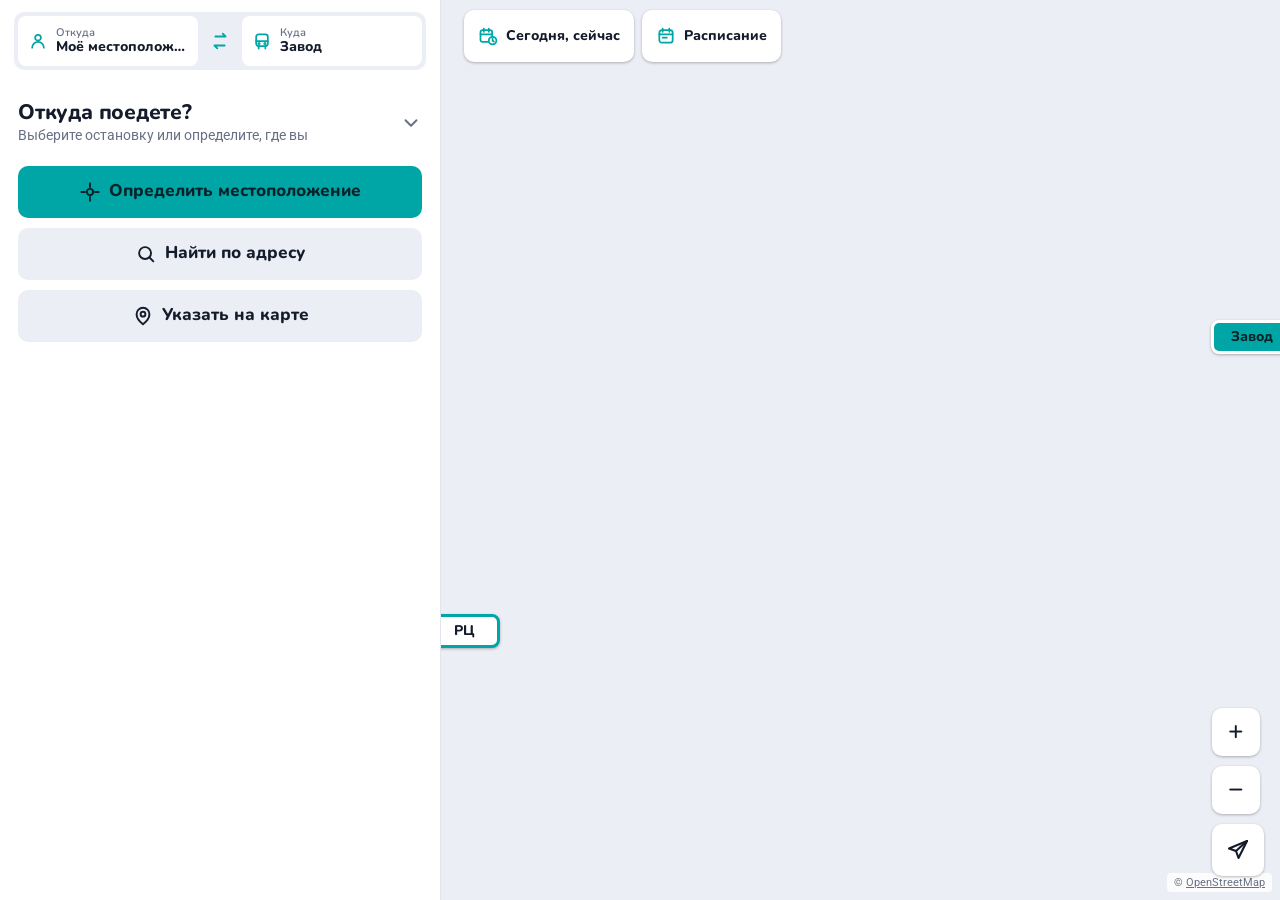
==== commit f157d05e: "Add files via upload" ====
--- a/index.html
+++ b/index.html
@@ -6,7 +6,7 @@
 <meta name="color-scheme" content="light dark">
 <title>Автобусы МПЗ</title>
 <link rel="stylesheet" href="vendor/leaflet/leaflet.css">
-<link rel="stylesheet" href="app.css?v=202611060541">
+<link rel="stylesheet" href="app.css?v=202611062019">
 </head>
 <body>
 <div id="app">
@@ -47,8 +47,8 @@
 <div class="toast" id="toast" hidden role="status"></div>
 
 <script src="vendor/leaflet/leaflet.js"></script>
-<script src="config.js?v=202611060541"></script>
-<script src="data.js?v=202611060541"></script>
-<script src="app.js?v=202611060541"></script>
+<script src="config.js?v=202611062019"></script>
+<script src="data.js?v=202611062019"></script>
+<script src="app.js?v=202611062019"></script>
 </body>
 </html>
--- a/app.css
+++ b/app.css
@@ -3,8 +3,8 @@
 @font-face{font-family:Nunito;font-weight:600;font-display:swap;src:url(vendor/fonts/nunito-latin-600-normal.woff2) format("woff2");unicode-range:U+0000-00FF,U+0131,U+0152-0153,U+02BB-02BC,U+02C6,U+02DA,U+02DC,U+2000-206F,U+20AC,U+2122,U+2212}
 @font-face{font-family:Nunito;font-weight:700;font-display:swap;src:url(vendor/fonts/nunito-cyrillic-700-normal.woff2) format("woff2");unicode-range:U+0301,U+0400-045F,U+0490-0491,U+04B0-04B1,U+2116}
 @font-face{font-family:Nunito;font-weight:700;font-display:swap;src:url(vendor/fonts/nunito-latin-700-normal.woff2) format("woff2");unicode-range:U+0000-00FF,U+0131,U+0152-0153,U+02BB-02BC,U+02C6,U+02DA,U+02DC,U+2000-206F,U+20AC,U+2122,U+2212}
-@font-face{font-family:Nunito;font-weight:800;font-display:swap;src:url(vendor/fonts/nunito-cyrillic-800-normal.woff2) format("woff2");unicode-range:U+0301,U+0400-045F,U+0490-0491,U+04B0-04B1,U+2116}
-@font-face{font-family:Nunito;font-weight:800;font-display:swap;src:url(vendor/fonts/nunito-latin-800-normal.woff2) format("woff2");unicode-range:U+0000-00FF,U+0131,U+0152-0153,U+02BB-02BC,U+02C6,U+02DA,U+02DC,U+2000-206F,U+20AC,U+2122,U+2212}
+@font-face{font-family:Nunito;font-weight:700;font-display:swap;src:url(vendor/fonts/nunito-cyrillic-800-normal.woff2) format("woff2");unicode-range:U+0301,U+0400-045F,U+0490-0491,U+04B0-04B1,U+2116}
+@font-face{font-family:Nunito;font-weight:700;font-display:swap;src:url(vendor/fonts/nunito-latin-800-normal.woff2) format("woff2");unicode-range:U+0000-00FF,U+0131,U+0152-0153,U+02BB-02BC,U+02C6,U+02DA,U+02DC,U+2000-206F,U+20AC,U+2122,U+2212}
 @font-face{font-family:Roboto;font-weight:400;font-display:swap;src:url(vendor/fonts/roboto-cyrillic-400-normal.woff2) format("woff2");unicode-range:U+0301,U+0400-045F,U+0490-0491,U+04B0-04B1,U+2116}
 @font-face{font-family:Roboto;font-weight:400;font-display:swap;src:url(vendor/fonts/roboto-latin-400-normal.woff2) format("woff2");unicode-range:U+0000-00FF,U+0131,U+0152-0153,U+02BB-02BC,U+02C6,U+02DA,U+02DC,U+2000-206F,U+20AC,U+2122,U+2212}
 @font-face{font-family:Roboto;font-weight:500;font-display:swap;src:url(vendor/fonts/roboto-cyrillic-500-normal.woff2) format("woff2");unicode-range:U+0301,U+0400-045F,U+0490-0491,U+04B0-04B1,U+2116}
@@ -17,7 +17,7 @@
   --acc:#00A6A6; --acc-ink:#06232A;
   --bg:#F5F4FA; --card:#FFFFFF; --raised:#ECEEF5; --ink:#141B2B; --mute:#677084; --line:#E3E5EE;
   --acc-text:#007676; --acc-soft:#DCF2F2; --warn:#A24A00; --warn-bg:#FFF1E0; --you:#2F6FED; --casing:#FFFFFF;
-  --shadow:0 -8px 28px rgba(20,27,43,.12);
+  --shadow:0 -1px 0 var(--line); --float:0 1px 3px rgba(0,0,0,.28);
   --r614:#DE4A30; --r797:#2F6FED; --r478:#7B4FE0; --r566:#D63E8C; --rx:#475569;
   --head:Nunito,"Segoe UI",system-ui,sans-serif; --body:Roboto,"Segoe UI",system-ui,sans-serif;
   --tabh:64px; --sheet-h:200px;
@@ -26,7 +26,7 @@
 :root[data-theme="dark"]{
   --bg:#0E1629; --card:#1E293B; --raised:#2A3850; --ink:#F1F5F9; --mute:#9AA7BC; --line:#2E3B52;
   --acc-text:#33C8C8; --acc-soft:#0F3B46; --warn:#F2B66B; --warn-bg:#3A2C17; --you:#5B9BFF; --casing:#0E1629;
-  --shadow:0 -8px 28px rgba(0,0,0,.45);
+  --shadow:0 -1px 0 var(--line);
   --r614:#F0674E; --r797:#5B9BFF; --r478:#9B7BFF; --r566:#F06AAB;
   color-scheme:dark;
 }
@@ -34,7 +34,7 @@
   :root[data-theme="auto"]{
     --bg:#0E1629; --card:#1E293B; --raised:#2A3850; --ink:#F1F5F9; --mute:#9AA7BC; --line:#2E3B52;
     --acc-text:#33C8C8; --acc-soft:#0F3B46; --warn:#F2B66B; --warn-bg:#3A2C17; --you:#5B9BFF; --casing:#0E1629;
-    --shadow:0 -8px 28px rgba(0,0,0,.45);
+    --shadow:0 -1px 0 var(--line);
     --r614:#F0674E; --r797:#5B9BFF; --r478:#9B7BFF; --r566:#F06AAB;
     color-scheme:dark;
   }
@@ -74,43 +74,43 @@
 #map .leaflet-tile-pane{filter:saturate(.45) contrast(.94) brightness(1.03) hue-rotate(-8deg)}
 :root[data-theme="dark"] #map .leaflet-tile-pane{filter:invert(1) hue-rotate(196deg) saturate(.55) brightness(.78) contrast(.92)}
 @media (prefers-color-scheme:dark){:root[data-theme="auto"] #map .leaflet-tile-pane{filter:invert(1) hue-rotate(196deg) saturate(.55) brightness(.78) contrast(.92)}}
-.leaflet-bar{border:0!important;box-shadow:0 2px 10px rgba(0,0,0,.25)!important;border-radius:14px!important;overflow:hidden}
+.leaflet-bar{border:0!important;box-shadow:var(--float)!important;border-radius:8px!important;overflow:hidden}
 .leaflet-bar a{background:var(--card)!important;color:var(--ink)!important;border-bottom:1px solid var(--line)!important;width:44px!important;height:44px!important;line-height:44px!important;font-size:22px!important}
 .leaflet-bar a:last-child{border-bottom:0!important}
 .leaflet-control-zoom{display:none}
 .attr{position:absolute;z-index:500;left:8px;bottom:calc(var(--sheet-h) + 6px);font-size:11px;color:var(--mute);
-  background:color-mix(in srgb,var(--card) 82%,transparent);padding:2px 7px;border-radius:8px;transition:bottom .25s}
+  background:color-mix(in srgb,var(--card) 82%,transparent);padding:2px 7px;border-radius:4px;transition:bottom .25s}
 .attr a{color:inherit}
 .dragging~.attr,.attr.nt{transition:none}
 
 .topbar{position:absolute;z-index:600;left:12px;right:12px;top:calc(10px + env(safe-area-inset-top));display:flex;flex-direction:column;gap:8px;align-items:stretch}
-.seg{display:flex;flex:1;min-width:0;background:var(--card);border-radius:16px;padding:4px;gap:4px;box-shadow:0 2px 12px rgba(0,0,0,.22)}
-.seg button{flex:1;min-width:0;height:44px;border-radius:12px;font:800 15px/1.1 var(--head);text-align:center;color:var(--mute);padding:0 6px;
+.seg{display:flex;flex:1;min-width:0;background:var(--card);border-radius:10px;padding:4px;gap:4px;box-shadow:var(--float)}
+.seg button{flex:1;min-width:0;height:44px;border-radius:8px;font:700 15px/1.1 var(--head);text-align:center;color:var(--mute);padding:0 6px;
   display:flex;align-items:center;justify-content:center;gap:6px;white-space:nowrap}
 .seg button[aria-pressed="true"]{background:var(--acc);color:var(--acc-ink)}
 .seg.flat{box-shadow:none;background:var(--raised)}
-.whenchip{flex:none;height:44px;align-self:flex-start;padding:0 14px;border-radius:16px;background:var(--card);box-shadow:0 2px 12px rgba(0,0,0,.22);
-  display:flex;align-items:center;gap:8px;font:800 14px/1.1 var(--head);white-space:nowrap}
+.whenchip{flex:none;height:44px;align-self:flex-start;padding:0 14px;border-radius:10px;background:var(--card);box-shadow:var(--float);
+  display:flex;align-items:center;gap:8px;font:700 14px/1.1 var(--head);white-space:nowrap}
 .whenchip svg{width:20px;height:20px;color:var(--acc)}
 .whenchip.on{outline:2px solid var(--acc)}
 
 .fabs{position:absolute;z-index:550;right:12px;bottom:calc(var(--sheet-h) + 12px);display:grid;gap:10px;transition:bottom .25s}
-.fab{width:52px;height:52px;border-radius:50%;background:var(--card);box-shadow:0 2px 12px rgba(0,0,0,.28);display:flex;align-items:center;justify-content:center;color:var(--ink)}
+.fab{width:52px;height:52px;border-radius:10px;background:var(--card);box-shadow:var(--float);display:flex;align-items:center;justify-content:center;color:var(--ink)}
 .fab svg{width:24px;height:24px}
 .fab.on{background:var(--acc);color:var(--acc-ink)}
 .dragging~.fabs{transition:none}
 
 /* ---------- шторка ---------- */
 .sheet{position:absolute;z-index:700;left:0;right:0;bottom:0;height:var(--sheet-h);background:var(--card);
-  border-radius:26px 26px 0 0;box-shadow:var(--shadow);display:flex;flex-direction:column;transition:height .25s cubic-bezier(.3,.8,.3,1);overflow:hidden}
+  border-radius:12px 12px 0 0;box-shadow:var(--shadow);display:flex;flex-direction:column;transition:height .25s cubic-bezier(.3,.8,.3,1);overflow:hidden}
 .sheet.dragging{transition:none}
 .drag{flex:none;touch-action:none;cursor:grab}
 .grab{display:flex;justify-content:center;padding:9px 0 3px;width:100%}
-.grab i{display:block;width:44px;height:5px;border-radius:3px;background:var(--line)}
+.grab i{display:block;width:44px;height:4px;border-radius:2px;background:var(--line)}
 .head{padding:4px 18px 10px}
 .titlebtn{display:flex;align-items:center;gap:8px;width:100%;padding:4px 0;min-height:44px}
 .titlebtn .t{flex:1;min-width:0}
-.titlebtn h2{font-size:21px;font-weight:800;line-height:1.15;letter-spacing:-.01em}
+.titlebtn h2{font-size:21px;font-weight:700;line-height:1.15;letter-spacing:-.01em}
 .titlebtn small{display:block;color:var(--mute);font-size:14px;margin-top:2px}
 .titlebtn svg{flex:none;width:22px;height:22px;color:var(--mute)}
 .peekline{display:none;margin-top:6px;align-items:center;gap:10px;font:700 15px/1.2 var(--head)}
@@ -122,19 +122,20 @@
 .foot .seg button{height:48px;font-size:16px}
 
 /* ---------- значок маршрута и мелочи ---------- */
-.badge{display:inline-flex;align-items:center;justify-content:center;min-width:46px;height:26px;padding:0 8px;border-radius:8px;color:#fff;
-  font:800 14px/1 var(--head);letter-spacing:.02em;background:var(--rx)}
-.b614{background:var(--r614)}.b797{background:var(--r797)}.b478{background:var(--r478)}.b566{background:var(--r566)}
+.badge{display:inline-flex;align-items:center;gap:5px;padding:2px 8px 2px 6px;border-radius:4px;background:var(--card);color:var(--ink);
+  border:1px solid color-mix(in srgb,var(--ink) 28%,transparent);font:700 13px/1.3 var(--head)}
+.badge::before{content:"";width:15px;height:15px;flex:none;background:currentColor;-webkit-mask:url("data:image/svg+xml,%3Csvg xmlns='http://www.w3.org/2000/svg' viewBox='0 0 24 24' fill='none' stroke='black' stroke-width='2' stroke-linecap='round' stroke-linejoin='round'%3E%3Crect x='4' y='3' width='16' height='14' rx='3'/%3E%3Cpath d='M4 11h16M8 21v-3M16 21v-3'/%3E%3C/svg%3E") center/contain no-repeat;mask:url("data:image/svg+xml,%3Csvg xmlns='http://www.w3.org/2000/svg' viewBox='0 0 24 24' fill='none' stroke='black' stroke-width='2' stroke-linecap='round' stroke-linejoin='round'%3E%3Crect x='4' y='3' width='16' height='14' rx='3'/%3E%3Cpath d='M4 11h16M8 21v-3M16 21v-3'/%3E%3C/svg%3E") center/contain no-repeat}
+.rchip .dot{display:none}
 .mute{color:var(--mute)}
 .small{font-size:13.5px}
-.pill{display:inline-flex;align-items:center;gap:6px;height:26px;padding:0 10px;border-radius:13px;background:var(--acc-soft);color:var(--acc-text);font:700 13px/1 var(--head)}
+.pill{display:inline-flex;align-items:center;gap:6px;height:26px;padding:0 10px;border-radius:4px;background:var(--acc-soft);color:var(--acc-text);font:700 13px/1 var(--head)}
 .pill.warn{background:var(--warn-bg);color:var(--warn)}
-.btn{display:flex;align-items:center;justify-content:center;gap:8px;width:100%;min-height:52px;border-radius:16px;background:var(--acc);color:var(--acc-ink);
-  font:800 17px/1.1 var(--head);text-align:center;padding:0 18px}
+.btn{display:flex;align-items:center;justify-content:center;gap:8px;width:100%;min-height:52px;border-radius:10px;background:var(--acc);color:var(--acc-ink);
+  font:700 17px/1.1 var(--head);text-align:center;padding:0 18px}
 .btn.sec{background:var(--raised);color:var(--ink)}
 .btn svg{width:22px;height:22px}
 .row2{display:grid;gap:10px}
-.notice{border-radius:16px;padding:12px 14px;background:var(--raised);font-size:14.5px;display:grid;gap:10px;margin:6px 0 10px}
+.notice{border-radius:10px;padding:12px 14px;background:var(--raised);font-size:14.5px;display:grid;gap:10px;margin:6px 0 10px}
 .notice.warn{background:var(--warn-bg);color:var(--warn)}
 .notice b{font-family:var(--head)}
 .notice .btn{min-height:44px;font-size:15px}
@@ -144,7 +145,7 @@
 .node{display:grid;grid-template-columns:30px 1fr;column-gap:14px;position:relative;padding-bottom:18px}
 .node:last-child{padding-bottom:4px}
 .node .rail{position:relative;display:flex;justify-content:center}
-.node .rail::before{content:"";position:absolute;top:30px;bottom:-18px;width:3px;background:var(--acc);border-radius:2px;opacity:.55}
+.node .rail::before{content:"";position:absolute;top:30px;bottom:-18px;width:2px;background:var(--acc)}
 .node:last-child .rail::before{display:none}
 .node.dash .rail::before{background:repeating-linear-gradient(to bottom,var(--mute) 0 5px,transparent 5px 10px);opacity:.7}
 .ico{position:relative;z-index:1;width:30px;height:30px;border-radius:50%;display:flex;align-items:center;justify-content:center;background:var(--acc);color:var(--acc-ink)}
@@ -152,17 +153,17 @@
 .ico.you{background:var(--you);color:#fff}
 .ico.plain{background:var(--card);border:4px solid var(--acc);width:22px;height:22px;margin:4px 4px}
 .ico.xfer{background:var(--raised);color:var(--ink)}
-.node h3{font-size:18px;font-weight:800;line-height:1.2;margin-top:3px}
+.node h3{font-size:18px;font-weight:700;line-height:1.2;margin-top:3px}
 .node .sub{color:var(--mute);font-size:14px;margin-top:2px}
 .leg{margin:2px 0 4px}
 .leg .seg{max-width:340px;padding:3px}
 .leg .seg button{height:40px;font-size:15px}
 
-.ride{margin:8px 0 6px;padding:14px 16px;border-radius:18px;background:var(--raised)}
+.ride{margin:8px 0 6px;padding:14px 16px;border-radius:10px;background:var(--raised)}
 .ride .lbl{font:700 13px/1 var(--head);color:var(--mute);margin-bottom:8px}
 .ride .big{display:flex;align-items:center;gap:12px;flex-wrap:wrap}
-.ride .t{font:800 40px/1 var(--head);letter-spacing:-.02em}
-.ride .cd{font:800 17px/1.15 var(--head);color:var(--acc-text)}
+.ride .t{font:700 40px/1 var(--head);letter-spacing:-.02em}
+.ride .cd{font:700 17px/1.15 var(--head);color:var(--acc-text)}
 .ride .cd.far{color:var(--ink)}
 .ride .meta{margin-top:8px;color:var(--mute);font-size:14px}
 .ride .go{margin-top:10px;display:flex;align-items:center;gap:8px;font:700 15px/1.2 var(--head)}
@@ -171,7 +172,7 @@
 .others{margin-top:12px}
 .others .lbl{font-size:13px;color:var(--mute);margin-bottom:6px}
 .chips{display:flex;flex-wrap:wrap;gap:6px}
-.rchip{display:inline-flex;align-items:center;gap:6px;height:34px;padding:0 10px;border-radius:12px;background:var(--raised);font:700 14px/1 var(--head);color:var(--ink)}
+.rchip{display:inline-flex;align-items:center;gap:6px;height:34px;padding:0 10px;border-radius:8px;background:var(--raised);font:700 14px/1 var(--head);color:var(--ink)}
 .rchip .dot{width:8px;height:8px;border-radius:50%;background:var(--rx)}
 .rchip.d614 .dot{background:var(--r614)}.rchip.d797 .dot{background:var(--r797)}.rchip.d478 .dot{background:var(--r478)}.rchip.d566 .dot{background:var(--r566)}
 .rchip.ap{font-weight:600;color:var(--mute)}
@@ -184,7 +185,7 @@
 .pathlist{list-style:none;margin:2px 0 0;padding:0}
 .pathlist li{display:grid;grid-template-columns:52px 1fr;gap:8px;padding:5px 0;font-size:15px;border-bottom:1px solid var(--line)}
 .pathlist li:last-child{border:0}
-.pathlist time{font:800 15px/1.3 var(--head);text-align:right}
+.pathlist time{font:700 15px/1.3 var(--head);text-align:right}
 .pathlist .ap{font-weight:600;color:var(--mute)}
 .pathlist .dm{color:var(--mute);font-weight:500}
 
@@ -193,36 +194,36 @@
 .sched-in{max-width:760px;margin:0 auto;padding:0 16px 28px}
 .sh{position:sticky;top:0;z-index:5;background:var(--bg);padding:calc(14px + env(safe-area-inset-top)) 0 8px}
 .sh .row{display:flex;align-items:center;gap:10px}
-.sh h1{font-size:26px;font-weight:800;flex:1;letter-spacing:-.02em}
+.sh h1{font-size:26px;font-weight:700;flex:1;letter-spacing:-.02em}
 .sh .whenchip{height:44px;box-shadow:none;background:var(--card)}
-.sh .iconbtn{width:44px;height:44px;border-radius:14px;background:var(--card);display:flex;align-items:center;justify-content:center}
+.sh .iconbtn{width:44px;height:44px;border-radius:10px;background:var(--card);display:flex;align-items:center;justify-content:center}
 .sh .iconbtn svg{width:22px;height:22px}
 .hscroll{display:flex;gap:8px;overflow-x:auto;padding:10px 0 4px;scrollbar-width:none}
 .hscroll::-webkit-scrollbar{display:none}
-.chip{flex:none;height:40px;padding:0 16px;border-radius:20px;background:var(--card);font:800 15px/1 var(--head);color:var(--ink);display:flex;align-items:center}
+.chip{flex:none;height:40px;padding:0 16px;border-radius:8px;background:var(--card);font:700 15px/1 var(--head);color:var(--ink);display:flex;align-items:center}
 .chip[aria-pressed="true"]{background:var(--acc);color:var(--acc-ink)}
-.search{display:flex;align-items:center;gap:10px;height:48px;padding:0 14px;border-radius:16px;background:var(--card);margin-top:8px}
+.search{display:flex;align-items:center;gap:10px;height:48px;padding:0 14px;border-radius:10px;background:var(--card);margin-top:8px}
 .search svg{width:20px;height:20px;color:var(--mute);flex:none}
 .search input{flex:1;min-width:0;border:0;background:none;outline:none;font-size:16px;height:100%}
 .search input::placeholder{color:var(--mute)}
 .dayline{margin:14px 2px 0;color:var(--mute);font-size:14px}
 .rgroup{display:flex;align-items:center;gap:10px;margin:22px 2px 10px}
 .rgroup>span:not(.badge){color:var(--mute);font-size:14px}
-.trip{background:var(--card);border-radius:20px;margin-bottom:10px;overflow:hidden}
+.trip{background:var(--card);border-radius:10px;margin-bottom:10px;overflow:hidden}
 .trip.past{opacity:.62}
 .trip>button{display:grid;grid-template-columns:1fr auto;gap:10px;align-items:center;width:100%;padding:14px 16px;min-height:68px}
-.trip .tt{font:800 24px/1.1 var(--head);letter-spacing:-.01em}
+.trip .tt{font:700 24px/1.1 var(--head);letter-spacing:-.01em}
 .trip .ts{color:var(--mute);font-size:14px;margin-top:3px;display:flex;gap:8px;flex-wrap:wrap;align-items:center}
 .trip .chev{width:22px;height:22px;color:var(--mute);transition:transform .2s}
 .trip.open .chev{transform:rotate(180deg)}
 .trip .tbody{padding:0 16px 14px}
 .stline{list-style:none;margin:0;padding:0}
 .stline li>button{display:grid;grid-template-columns:54px 22px 1fr;gap:0 10px;width:100%;min-height:46px;align-items:start;text-align:left}
-.stline .tm{font:800 16px/1.3 var(--head);text-align:right;padding-top:2px}
+.stline .tm{font:700 16px/1.3 var(--head);text-align:right;padding-top:2px}
 .stline .tm.ap{font-weight:600;color:var(--mute)}
 .stline .tm.nn{font:500 12px/1.3 var(--body);color:var(--mute)}
 .stline .rl{position:relative;align-self:stretch;display:flex;justify-content:center}
-.stline .rl::before{content:"";position:absolute;top:0;bottom:0;width:3px;background:var(--acc);opacity:.55;border-radius:2px}
+.stline .rl::before{content:"";position:absolute;top:0;bottom:0;width:2px;background:var(--acc)}
 .stline li:first-child .rl::before{top:12px}
 .stline li:last-child .rl::before{bottom:calc(100% - 14px)}
 .stline .rl i{position:relative;z-index:1;margin-top:5px;width:14px;height:14px;border-radius:50%;background:var(--card);border:4px solid var(--acc)}
@@ -235,44 +236,42 @@
 
 /* ---------- модальные окна ---------- */
 .modal{position:fixed;inset:0;z-index:2000;background:rgba(5,10,20,.55);display:flex;align-items:flex-end;justify-content:center}
-.mcard{width:100%;max-width:560px;max-height:92dvh;background:var(--card);border-radius:26px 26px 0 0;display:flex;flex-direction:column;
-  padding-bottom:env(safe-area-inset-bottom);animation:rise .22s ease-out}
-@keyframes rise{from{transform:translateY(40px);opacity:.6}to{transform:none;opacity:1}}
+.mcard{width:100%;max-width:560px;max-height:92dvh;background:var(--card);border-radius:12px 12px 0 0;display:flex;flex-direction:column;
+  padding-bottom:env(safe-area-inset-bottom)}
 .mhead{display:flex;align-items:center;gap:10px;padding:16px 18px 8px}
-.mhead h3{flex:1;font-size:21px;font-weight:800}
-.mclose{width:44px;height:44px;border-radius:14px;background:var(--raised);display:flex;align-items:center;justify-content:center}
+.mhead h3{flex:1;font-size:21px;font-weight:700}
+.mclose{width:44px;height:44px;border-radius:8px;background:var(--raised);display:flex;align-items:center;justify-content:center}
 .mclose svg{width:22px;height:22px}
 .mbody{padding:6px 18px 18px;overflow-y:auto}
 .field{display:grid;gap:6px;margin-bottom:14px}
 .field label{font:700 13.5px/1 var(--head);color:var(--mute)}
-.field input{height:54px;border-radius:16px;border:2px solid transparent;background:var(--raised);padding:0 16px;font:700 18px/1 var(--head);width:100%}
+.field input{height:54px;border-radius:10px;border:2px solid transparent;background:var(--raised);padding:0 16px;font:700 18px/1 var(--head);width:100%}
 .field input:focus{border-color:var(--acc);outline:none}
 .quick{display:flex;gap:8px;flex-wrap:wrap;margin-bottom:16px}
 .mbody .chip{background:var(--raised)}
 .stoplist{list-style:none;margin:8px 0 0;padding:0}
 .stoplist li>button{display:grid;grid-template-columns:1fr auto;gap:2px 12px;align-items:center;width:100%;min-height:58px;padding:8px 2px;border-bottom:1px solid var(--line)}
 .stoplist .n{font:700 16px/1.25 var(--head)}
-.stoplist .d{font:800 14px/1 var(--head);color:var(--acc-text)}
+.stoplist .d{font:700 14px/1 var(--head);color:var(--acc-text)}
 .stoplist .r{grid-column:1 / span 2;display:flex;gap:5px}
-.stoplist .r .badge{height:20px;min-width:36px;font-size:12px;border-radius:6px}
 
 /* ---------- метки на карте ---------- */
-.pin span{display:flex;align-items:center;justify-content:center;height:34px;padding:0 12px;border-radius:12px;background:var(--card);color:var(--ink);
-  font:800 14px/1 var(--head);border:3px solid var(--acc);box-shadow:0 2px 10px rgba(0,0,0,.3);white-space:nowrap}
+.pin span{display:flex;align-items:center;justify-content:center;height:34px;padding:0 12px;border-radius:8px;background:var(--card);color:var(--ink);
+  font:700 14px/1 var(--head);border:3px solid var(--acc);box-shadow:var(--float);white-space:nowrap}
 .pin.act span{background:var(--acc);color:var(--acc-ink);border-color:var(--card)}
-.pin.sel span{box-shadow:0 0 0 5px var(--acc-soft),0 2px 10px rgba(0,0,0,.3)}
-.leaflet-tooltip.lbl{background:var(--card);color:var(--ink);border:0;border-radius:10px;box-shadow:0 2px 10px rgba(0,0,0,.3);font:700 13px/1.2 var(--head);padding:5px 9px;white-space:nowrap}
+.pin.sel span{box-shadow:0 0 0 2px var(--card),0 0 0 4px var(--acc)}
+.leaflet-tooltip.lbl{background:var(--card);color:var(--ink);border:0;border-radius:6px;box-shadow:var(--float);font:700 13px/1.2 var(--head);padding:5px 9px;white-space:nowrap}
 .leaflet-tooltip.lbl::before{display:none}
 .editdot i{display:block;width:22px;height:22px;border-radius:50%;background:var(--acc);border:3px solid var(--card);box-shadow:0 0 0 1px var(--ink)}
 .toast{position:fixed;left:50%;bottom:calc(var(--tabh) + 20px + env(safe-area-inset-bottom));transform:translateX(-50%);z-index:3000;
-  background:var(--ink);color:var(--bg);padding:11px 18px;border-radius:16px;font:600 14.5px/1.3 var(--body);max-width:min(92vw,440px);text-align:center}
+  background:var(--ink);color:var(--bg);padding:11px 18px;border-radius:8px;font:600 14.5px/1.3 var(--body);max-width:min(92vw,440px);text-align:center}
 
 /* ---------- компьютер: шторка превращается в левую панель ---------- */
 @media (min-width:860px){
   #app{display:block}
   .view{position:absolute;inset:0}
   .tabs{position:absolute;left:0;bottom:0;width:440px;z-index:900}
-  .sheet{top:0;left:0;right:auto;bottom:calc(var(--tabh) + env(safe-area-inset-bottom));width:440px;height:auto!important;border-radius:0;box-shadow:2px 0 24px rgba(0,0,0,.18);transition:none}
+  .sheet{top:0;left:0;right:auto;bottom:calc(var(--tabh) + env(safe-area-inset-bottom));width:440px;height:auto!important;border-radius:0;box-shadow:1px 0 0 var(--line);transition:none}
   .grab{display:none}
   .drag{cursor:default}
   .head{padding-top:20px}
@@ -285,52 +284,47 @@
   .attr{left:auto;right:8px;bottom:8px}
   .leaflet-top.leaflet-left{left:440px;top:86px}
   .toast{left:calc(50% + 220px);bottom:24px}
-  .mcard{border-radius:26px;margin-bottom:5vh;align-self:center}
+  .mcard{border-radius:12px;margin-bottom:5vh;align-self:center}
   .modal{align-items:center}
   .sched-in{padding-bottom:40px;margin-left:470px;max-width:none;margin-right:24px}
 }
 @media (prefers-reduced-motion:reduce){*{animation:none!important;transition:none!important}}
 
-.stline .sn{display:inline-block;min-width:20px;margin-right:8px;padding:1px 5px;border-radius:10px;background:var(--acc-text,#2a6df4);color:#fff;font:700 12px/16px Roboto,sans-serif;text-align:center;vertical-align:1px}
+.stline .sn{display:inline-block;min-width:20px;margin-right:8px;padding:1px 5px;border-radius:4px;background:var(--acc-text,#2a6df4);color:#fff;font:700 12px/16px Roboto,sans-serif;text-align:center;vertical-align:1px}
 
 /* переключатель «Моё местоположение ⇄ Завод», зум, пин */
-.rbar{display:flex;align-items:center;flex:1;min-width:0;background:var(--card);border-radius:16px;padding:4px;gap:2px;box-shadow:0 2px 12px rgba(0,0,0,.22)}
-.rbar .ep{flex:1;min-width:0;height:50px;border-radius:12px;display:flex;align-items:center;gap:8px;padding:0 10px;text-align:left;font:800 14px/1.2 var(--head);color:var(--ink);background:var(--raised)}
+.rbar{display:flex;align-items:center;flex:1;min-width:0;background:var(--card);border-radius:10px;padding:4px;gap:2px;box-shadow:var(--float)}
+.rbar .ep{flex:1;min-width:0;height:50px;border-radius:8px;display:flex;align-items:center;gap:8px;padding:0 10px;text-align:left;font:700 14px/1.2 var(--head);color:var(--ink);background:var(--raised)}
 .rbar .ep span{min-width:0;overflow:hidden;text-overflow:ellipsis;white-space:nowrap}
 .rbar .ep small{display:block;font:600 11px/1.2 var(--head);color:var(--mute)}
 .rbar .ep svg{width:20px;height:20px;flex:none;color:var(--acc)}
-.rbar .sw{width:40px;height:40px;flex:none;border-radius:50%;display:flex;align-items:center;justify-content:center;color:var(--acc)}
+.rbar .sw{width:40px;height:40px;flex:none;border-radius:8px;display:flex;align-items:center;justify-content:center;color:var(--acc)}
 .rbar .sw svg{width:22px;height:22px}
 .fab.sm{width:48px;height:48px;font:600 26px/1 var(--head);padding-bottom:3px}
 .leaflet-control-zoom{display:none!important}
-.youpin i{display:block;width:26px;height:26px;border-radius:50% 50% 50% 0;transform:rotate(-45deg);background:var(--you);border:3px solid #fff;box-shadow:0 2px 8px rgba(0,0,0,.45)}
+.youpin i{display:block;width:26px;height:26px;border-radius:50% 50% 50% 0;transform:rotate(-45deg);background:var(--you);border:3px solid #fff;box-shadow:var(--float)}
 .leaflet-marker-draggable{cursor:grab}
 
 :root{--rc:#E07A00}:root[data-theme="dark"]{--rc:#F2A33A}@media (prefers-color-scheme:dark){:root[data-theme="auto"]{--rc:#F2A33A}}
 html,body{touch-action:manipulation}input,select,textarea{font-size:16px}
 .cpin{position:absolute;z-index:650;width:0;height:0;pointer-events:none}.cpin[hidden]{display:none}
-.cpin i{position:absolute;left:-13px;top:-36px;display:block;width:26px;height:26px;border-radius:50% 50% 50% 0;transform:rotate(-45deg);background:var(--you);border:3px solid #fff;box-shadow:0 2px 8px rgba(0,0,0,.45)}
+.cpin i{position:absolute;left:-13px;top:-36px;display:block;width:26px;height:26px;border-radius:50% 50% 50% 0;transform:rotate(-45deg);background:var(--you);border:3px solid #fff;box-shadow:var(--float)}
 .cpin::after{content:"";position:absolute;left:-4px;top:-3px;width:8px;height:8px;border-radius:50%;background:rgba(0,0,0,.35)}
-.fab.ok{width:auto;padding:0 18px;font:800 15px/1 var(--head);background:var(--acc);color:var(--acc-ink)}
-
-/* номер рейса — только приписка */
-.badge{background:none!important;color:var(--mute)!important;min-width:0!important;height:auto!important;padding:0!important;border-radius:0!important;font:600 13px/1.2 var(--head)!important}
-.badge::before{content:"рейс "}.rchip .dot{display:none}
+.fab.ok{width:auto;padding:0 18px;font:700 15px/1 var(--head);background:var(--acc);color:var(--acc-ink)}
+
 /* кнопка «Выбрать» при выборе места на карте */
-.pinbar{position:absolute;z-index:560;left:14px;right:14px;bottom:calc(var(--sheet-h) + 14px);height:54px;border-radius:16px;background:var(--acc);color:var(--acc-ink);font:800 17px/1 var(--head);box-shadow:0 4px 16px rgba(0,0,0,.3)}
+.pinbar{position:absolute;z-index:560;left:14px;right:14px;bottom:calc(var(--sheet-h) + 14px);height:54px;border-radius:10px;background:var(--acc);color:var(--acc-ink);font:700 17px/1 var(--head);box-shadow:var(--float)}
 .pinbar[hidden]{display:none}.pinmode .fabs{bottom:calc(var(--sheet-h) + 84px)}
 @media (min-width:860px){.pinbar{left:464px;right:auto;width:300px;bottom:24px}.pinmode .fabs{bottom:92px}}
 
-/* v: «Выбрать», бейдж рейса с иконкой, переключатель в нижней панели, без нижней навигации */
+/* «Выбрать», переключатель в нижней панели, без нижней навигации */
 .pinbar{display:flex;align-items:center;justify-content:center;text-align:center}
 :root{--tabh:0px}.tabs{display:none!important}
 .topbar{flex-direction:row;align-items:center;justify-content:space-between}.topbar .whenchip{flex:none}
 .sheet .rbar{flex:none;margin:0 14px 6px;background:var(--raised);box-shadow:none}.sheet .rbar .ep{background:var(--card)}
 .trow{display:flex;align-items:center;gap:2px;margin-left:-10px}.trow .titlebtn{flex:1;min-width:0}
-.backbtn{width:44px;height:44px;flex:none;display:flex;align-items:center;justify-content:center;border-radius:50%;color:var(--ink)}.backbtn svg{width:26px;height:26px}
-.fast{display:inline-block;margin-left:8px;padding:1px 8px;border-radius:999px;background:var(--acc-soft,var(--raised));color:var(--acc-text);font:700 12px/1.5 var(--head);font-style:normal}
-.badge{display:inline-flex!important;align-items:center;gap:5px;padding:2px 9px 2px 7px!important;border-radius:999px!important;background:var(--raised)!important;color:var(--ink)!important;border:1px solid var(--line);font:800 13px/1.3 var(--head)!important}
-.badge::before{content:""!important;width:15px;height:15px;flex:none;background:currentColor;-webkit-mask:url("data:image/svg+xml,%3Csvg xmlns='http://www.w3.org/2000/svg' viewBox='0 0 24 24' fill='none' stroke='black' stroke-width='2' stroke-linecap='round' stroke-linejoin='round'%3E%3Crect x='4' y='3' width='16' height='14' rx='3'/%3E%3Cpath d='M4 11h16M8 21v-3M16 21v-3'/%3E%3C/svg%3E") center/contain no-repeat;mask:url("data:image/svg+xml,%3Csvg xmlns='http://www.w3.org/2000/svg' viewBox='0 0 24 24' fill='none' stroke='black' stroke-width='2' stroke-linecap='round' stroke-linejoin='round'%3E%3Crect x='4' y='3' width='16' height='14' rx='3'/%3E%3Cpath d='M4 11h16M8 21v-3M16 21v-3'/%3E%3C/svg%3E") center/contain no-repeat}
+.backbtn{width:44px;height:44px;flex:none;display:flex;align-items:center;justify-content:center;border-radius:8px;color:var(--ink)}.backbtn svg{width:26px;height:26px}
+.fast{display:inline-block;margin-left:8px;padding:1px 8px;border-radius:4px;background:var(--acc-soft,var(--raised));color:var(--acc-text);font:700 12px/1.5 var(--head);font-style:normal} 
 
 /* цвета: РЦ Кудиново — оранжевый, остальное — основной («зелёный») */
 :root{--grn:#00A6A6;--rc-soft:#FFEBD2}
@@ -347,7 +341,7 @@
 /* оранжевый — только РЦ: метка, участок, остановки участка, иконка «Куда», линия в подробностях */
 .pin.rcp span{background:var(--rc)!important;color:#fff!important}
 .rbar .ep.plant.rc svg{color:var(--rc)}
-.node.rcl .rail::before{background:var(--rc);opacity:.85}
+.node.rcl .rail::before{background:var(--rc)}
 
 /* прокрутка — только когда панель выдвинута до конца; в свёрнутом виде панель компактная */
 .sheet[data-state="full"] .body{overflow-y:auto}
@@ -363,13 +357,12 @@
 .sheet[data-state="full"] .body{overflow-y:auto;touch-action:pan-y}
 .sheet:not([data-state="full"]){touch-action:none}.drag{touch-action:none}
 .sheet .rbar{margin-top:12px}.sheet[data-state="peek"] .rbar{margin-top:6px}
-.badge{background:var(--card)!important;border:1px solid color-mix(in srgb,var(--ink) 28%,transparent)!important}
-.nearwarn{display:flex;align-items:center;gap:10px;width:100%;margin:10px 0 12px;padding:11px 14px;border-radius:14px;background:var(--warn-bg);color:var(--warn);text-align:left;font:600 14px/1.3 var(--head);border:1px solid color-mix(in srgb,var(--warn) 35%,transparent)}
+.nearwarn{display:flex;align-items:center;gap:10px;width:100%;margin:10px 0 12px;padding:11px 14px;border-radius:8px;background:var(--warn-bg);color:var(--warn);text-align:left;font:600 14px/1.3 var(--head);border:1px solid color-mix(in srgb,var(--warn) 35%,transparent)}
 .nearwarn span{flex:1;min-width:0}.nearwarn svg{width:20px;height:20px;flex:none}.nearwarn svg:last-child{transform:rotate(180deg)}
 .nearwarn:hover,.nearwarn:active{filter:brightness(.96)}
-.alltimes{margin:18px 0 8px}.alltimes h4{margin:0 0 4px;font:800 15px var(--head)}.alltimes .g{margin:10px 0 6px;color:var(--mute);font:700 13px var(--head)}
-.tchips{display:flex;flex-wrap:wrap;gap:6px}.tchip{padding:5px 10px;border-radius:999px;background:var(--raised);font:700 14px var(--head);font-variant-numeric:tabular-nums}.tchip.past{opacity:.45}.tchip.dem{color:var(--mute);font-weight:600}
-.selbtn{display:flex;align-items:center;justify-content:center;width:100%;height:50px;margin:8px 0 4px;border-radius:14px;background:var(--acc);color:var(--acc-ink);font:800 16px var(--head)}
+.alltimes{margin:18px 0 8px}.alltimes h4{margin:0 0 4px;font:700 15px var(--head)}.alltimes .g{margin:10px 0 6px;color:var(--mute);font:700 13px var(--head)}
+.tchips{display:flex;flex-wrap:wrap;gap:6px}.tchip{padding:5px 10px;border-radius:6px;background:var(--raised);font:700 14px var(--head);font-variant-numeric:tabular-nums}.tchip.past{opacity:.45}.tchip.dem{color:var(--mute);font-weight:600}
+.selbtn{display:flex;align-items:center;justify-content:center;width:100%;height:50px;margin:8px 0 4px;border-radius:10px;background:var(--acc);color:var(--acc-ink);font:700 16px var(--head)}
 @media (min-width:860px){
   .pinbar{display:none!important}
   .topbar{justify-content:flex-start;gap:8px}
@@ -379,9 +372,9 @@
 /* адрес, кнопки выбора места, подписи, расписание */
 .frombtns{margin-top:12px}.stoplist.addr{margin-top:8px}
 .pinbar{display:flex!important;gap:10px;background:none!important;box-shadow:none!important;height:auto!important}
-.pinbar button{height:54px;border-radius:16px;font:800 17px/1 var(--head);box-shadow:0 4px 16px rgba(0,0,0,.28)}
+.pinbar button{height:54px;border-radius:10px;font:700 17px/1 var(--head);box-shadow:var(--float)}
 .pinbar .pbo{flex:1;background:var(--acc);color:var(--acc-ink)}.pinbar .pbb{padding:0 20px;background:var(--card);color:var(--ink)}
-.selrow{display:flex;gap:8px;margin:8px 0 4px}.selrow .selbtn{flex:1;margin:0}.selb{height:50px;padding:0 18px;border-radius:14px;background:var(--raised);color:var(--ink);font:700 15px var(--head)}
+.selrow{display:flex;gap:8px;margin:8px 0 4px}.selrow .selbtn{flex:1;margin:0}.selb{height:50px;padding:0 18px;border-radius:10px;background:var(--raised);color:var(--ink);font:700 15px var(--head)}
 .dmq{margin-left:8px;color:var(--mute);font:600 14px var(--head)}
 .nblbl{display:none}.zl16 .nblbl{display:block}
 .chip.dayinput{position:relative;overflow:hidden}.chip.dayinput input{position:absolute;inset:0;width:100%;height:100%;opacity:0;cursor:pointer}
@@ -402,5 +395,5 @@
 .sheet label.search{display:flex;align-items:center;gap:10px;height:52px;padding:0 14px;margin:6px 0 10px;background:var(--raised);border:1px solid var(--line);border-radius:14px}
 .sheet label.search input{flex:1;min-width:0;background:transparent;border:0;outline:0;color:var(--ink);font-size:16px}
 .sheet label.search svg{width:20px;height:20px;flex:none;color:var(--mute)}
-.sheet.kb{position:fixed!important;left:0;right:0;bottom:auto!important;margin-bottom:0!important;z-index:900;transition:none!important}
+.sheet.kb{position:fixed!important;left:0;right:0;bottom:auto!important;margin-bottom:0!important;z-index:900;border-bottom-left-radius:0;border-bottom-right-radius:0}
 .sheet.kb .body{overflow-y:auto!important}
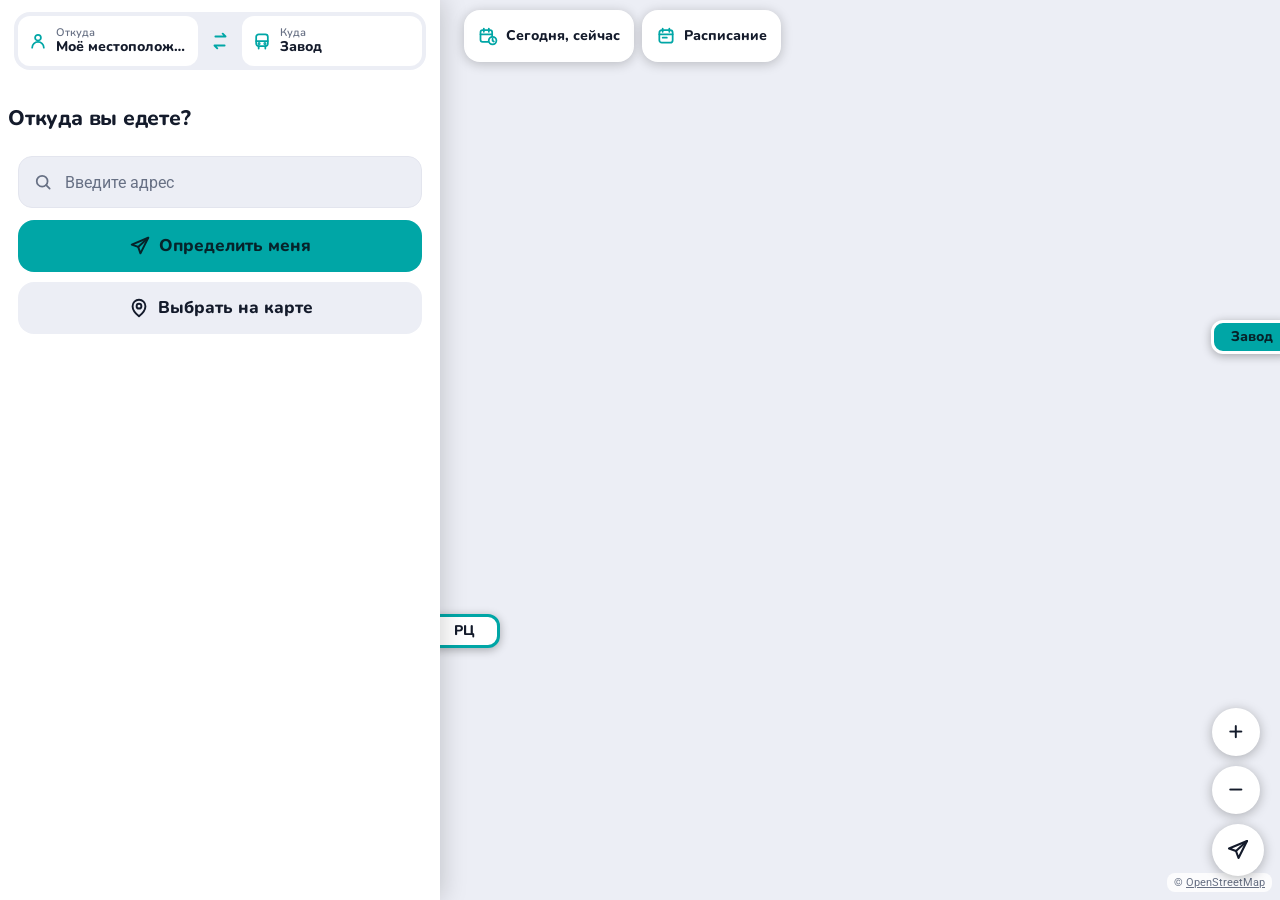
==== commit 8eadf98d: "Add files via upload" ====
--- a/index.html
+++ b/index.html
@@ -6,7 +6,7 @@
 <meta name="color-scheme" content="light dark">
 <title>Автобусы МПЗ</title>
 <link rel="stylesheet" href="vendor/leaflet/leaflet.css">
-<link rel="stylesheet" href="app.css?v=202611062019">
+<link rel="stylesheet" href="app.css?v=202611081910">
 </head>
 <body>
 <div id="app">
@@ -47,8 +47,8 @@
 <div class="toast" id="toast" hidden role="status"></div>
 
 <script src="vendor/leaflet/leaflet.js"></script>
-<script src="config.js?v=202611062019"></script>
-<script src="data.js?v=202611062019"></script>
-<script src="app.js?v=202611062019"></script>
+<script src="config.js?v=202611081910"></script>
+<script src="data.js?v=202611081910"></script>
+<script src="app.js?v=202611081910"></script>
 </body>
 </html>
--- a/app.css
+++ b/app.css
@@ -3,8 +3,8 @@
 @font-face{font-family:Nunito;font-weight:600;font-display:swap;src:url(vendor/fonts/nunito-latin-600-normal.woff2) format("woff2");unicode-range:U+0000-00FF,U+0131,U+0152-0153,U+02BB-02BC,U+02C6,U+02DA,U+02DC,U+2000-206F,U+20AC,U+2122,U+2212}
 @font-face{font-family:Nunito;font-weight:700;font-display:swap;src:url(vendor/fonts/nunito-cyrillic-700-normal.woff2) format("woff2");unicode-range:U+0301,U+0400-045F,U+0490-0491,U+04B0-04B1,U+2116}
 @font-face{font-family:Nunito;font-weight:700;font-display:swap;src:url(vendor/fonts/nunito-latin-700-normal.woff2) format("woff2");unicode-range:U+0000-00FF,U+0131,U+0152-0153,U+02BB-02BC,U+02C6,U+02DA,U+02DC,U+2000-206F,U+20AC,U+2122,U+2212}
-@font-face{font-family:Nunito;font-weight:700;font-display:swap;src:url(vendor/fonts/nunito-cyrillic-800-normal.woff2) format("woff2");unicode-range:U+0301,U+0400-045F,U+0490-0491,U+04B0-04B1,U+2116}
-@font-face{font-family:Nunito;font-weight:700;font-display:swap;src:url(vendor/fonts/nunito-latin-800-normal.woff2) format("woff2");unicode-range:U+0000-00FF,U+0131,U+0152-0153,U+02BB-02BC,U+02C6,U+02DA,U+02DC,U+2000-206F,U+20AC,U+2122,U+2212}
+@font-face{font-family:Nunito;font-weight:800;font-display:swap;src:url(vendor/fonts/nunito-cyrillic-800-normal.woff2) format("woff2");unicode-range:U+0301,U+0400-045F,U+0490-0491,U+04B0-04B1,U+2116}
+@font-face{font-family:Nunito;font-weight:800;font-display:swap;src:url(vendor/fonts/nunito-latin-800-normal.woff2) format("woff2");unicode-range:U+0000-00FF,U+0131,U+0152-0153,U+02BB-02BC,U+02C6,U+02DA,U+02DC,U+2000-206F,U+20AC,U+2122,U+2212}
 @font-face{font-family:Roboto;font-weight:400;font-display:swap;src:url(vendor/fonts/roboto-cyrillic-400-normal.woff2) format("woff2");unicode-range:U+0301,U+0400-045F,U+0490-0491,U+04B0-04B1,U+2116}
 @font-face{font-family:Roboto;font-weight:400;font-display:swap;src:url(vendor/fonts/roboto-latin-400-normal.woff2) format("woff2");unicode-range:U+0000-00FF,U+0131,U+0152-0153,U+02BB-02BC,U+02C6,U+02DA,U+02DC,U+2000-206F,U+20AC,U+2122,U+2212}
 @font-face{font-family:Roboto;font-weight:500;font-display:swap;src:url(vendor/fonts/roboto-cyrillic-500-normal.woff2) format("woff2");unicode-range:U+0301,U+0400-045F,U+0490-0491,U+04B0-04B1,U+2116}
@@ -17,7 +17,7 @@
   --acc:#00A6A6; --acc-ink:#06232A;
   --bg:#F5F4FA; --card:#FFFFFF; --raised:#ECEEF5; --ink:#141B2B; --mute:#677084; --line:#E3E5EE;
   --acc-text:#007676; --acc-soft:#DCF2F2; --warn:#A24A00; --warn-bg:#FFF1E0; --you:#2F6FED; --casing:#FFFFFF;
-  --shadow:0 -1px 0 var(--line); --float:0 1px 3px rgba(0,0,0,.28);
+  --shadow:0 -8px 28px rgba(20,27,43,.12);
   --r614:#DE4A30; --r797:#2F6FED; --r478:#7B4FE0; --r566:#D63E8C; --rx:#475569;
   --head:Nunito,"Segoe UI",system-ui,sans-serif; --body:Roboto,"Segoe UI",system-ui,sans-serif;
   --tabh:64px; --sheet-h:200px;
@@ -26,7 +26,7 @@
 :root[data-theme="dark"]{
   --bg:#0E1629; --card:#1E293B; --raised:#2A3850; --ink:#F1F5F9; --mute:#9AA7BC; --line:#2E3B52;
   --acc-text:#33C8C8; --acc-soft:#0F3B46; --warn:#F2B66B; --warn-bg:#3A2C17; --you:#5B9BFF; --casing:#0E1629;
-  --shadow:0 -1px 0 var(--line);
+  --shadow:0 -8px 28px rgba(0,0,0,.45);
   --r614:#F0674E; --r797:#5B9BFF; --r478:#9B7BFF; --r566:#F06AAB;
   color-scheme:dark;
 }
@@ -34,7 +34,7 @@
   :root[data-theme="auto"]{
     --bg:#0E1629; --card:#1E293B; --raised:#2A3850; --ink:#F1F5F9; --mute:#9AA7BC; --line:#2E3B52;
     --acc-text:#33C8C8; --acc-soft:#0F3B46; --warn:#F2B66B; --warn-bg:#3A2C17; --you:#5B9BFF; --casing:#0E1629;
-    --shadow:0 -1px 0 var(--line);
+    --shadow:0 -8px 28px rgba(0,0,0,.45);
     --r614:#F0674E; --r797:#5B9BFF; --r478:#9B7BFF; --r566:#F06AAB;
     color-scheme:dark;
   }
@@ -74,43 +74,43 @@
 #map .leaflet-tile-pane{filter:saturate(.45) contrast(.94) brightness(1.03) hue-rotate(-8deg)}
 :root[data-theme="dark"] #map .leaflet-tile-pane{filter:invert(1) hue-rotate(196deg) saturate(.55) brightness(.78) contrast(.92)}
 @media (prefers-color-scheme:dark){:root[data-theme="auto"] #map .leaflet-tile-pane{filter:invert(1) hue-rotate(196deg) saturate(.55) brightness(.78) contrast(.92)}}
-.leaflet-bar{border:0!important;box-shadow:var(--float)!important;border-radius:8px!important;overflow:hidden}
+.leaflet-bar{border:0!important;box-shadow:0 2px 10px rgba(0,0,0,.25)!important;border-radius:14px!important;overflow:hidden}
 .leaflet-bar a{background:var(--card)!important;color:var(--ink)!important;border-bottom:1px solid var(--line)!important;width:44px!important;height:44px!important;line-height:44px!important;font-size:22px!important}
 .leaflet-bar a:last-child{border-bottom:0!important}
 .leaflet-control-zoom{display:none}
 .attr{position:absolute;z-index:500;left:8px;bottom:calc(var(--sheet-h) + 6px);font-size:11px;color:var(--mute);
-  background:color-mix(in srgb,var(--card) 82%,transparent);padding:2px 7px;border-radius:4px;transition:bottom .25s}
+  background:color-mix(in srgb,var(--card) 82%,transparent);padding:2px 7px;border-radius:8px;transition:bottom .25s}
 .attr a{color:inherit}
 .dragging~.attr,.attr.nt{transition:none}
 
 .topbar{position:absolute;z-index:600;left:12px;right:12px;top:calc(10px + env(safe-area-inset-top));display:flex;flex-direction:column;gap:8px;align-items:stretch}
-.seg{display:flex;flex:1;min-width:0;background:var(--card);border-radius:10px;padding:4px;gap:4px;box-shadow:var(--float)}
-.seg button{flex:1;min-width:0;height:44px;border-radius:8px;font:700 15px/1.1 var(--head);text-align:center;color:var(--mute);padding:0 6px;
+.seg{display:flex;flex:1;min-width:0;background:var(--card);border-radius:16px;padding:4px;gap:4px;box-shadow:0 2px 12px rgba(0,0,0,.22)}
+.seg button{flex:1;min-width:0;height:44px;border-radius:12px;font:800 15px/1.1 var(--head);text-align:center;color:var(--mute);padding:0 6px;
   display:flex;align-items:center;justify-content:center;gap:6px;white-space:nowrap}
 .seg button[aria-pressed="true"]{background:var(--acc);color:var(--acc-ink)}
 .seg.flat{box-shadow:none;background:var(--raised)}
-.whenchip{flex:none;height:44px;align-self:flex-start;padding:0 14px;border-radius:10px;background:var(--card);box-shadow:var(--float);
-  display:flex;align-items:center;gap:8px;font:700 14px/1.1 var(--head);white-space:nowrap}
+.whenchip{flex:none;height:44px;align-self:flex-start;padding:0 14px;border-radius:16px;background:var(--card);box-shadow:0 2px 12px rgba(0,0,0,.22);
+  display:flex;align-items:center;gap:8px;font:800 14px/1.1 var(--head);white-space:nowrap}
 .whenchip svg{width:20px;height:20px;color:var(--acc)}
 .whenchip.on{outline:2px solid var(--acc)}
 
 .fabs{position:absolute;z-index:550;right:12px;bottom:calc(var(--sheet-h) + 12px);display:grid;gap:10px;transition:bottom .25s}
-.fab{width:52px;height:52px;border-radius:10px;background:var(--card);box-shadow:var(--float);display:flex;align-items:center;justify-content:center;color:var(--ink)}
+.fab{width:52px;height:52px;border-radius:50%;background:var(--card);box-shadow:0 2px 12px rgba(0,0,0,.28);display:flex;align-items:center;justify-content:center;color:var(--ink)}
 .fab svg{width:24px;height:24px}
 .fab.on{background:var(--acc);color:var(--acc-ink)}
 .dragging~.fabs{transition:none}
 
 /* ---------- шторка ---------- */
 .sheet{position:absolute;z-index:700;left:0;right:0;bottom:0;height:var(--sheet-h);background:var(--card);
-  border-radius:12px 12px 0 0;box-shadow:var(--shadow);display:flex;flex-direction:column;transition:height .25s cubic-bezier(.3,.8,.3,1);overflow:hidden}
+  border-radius:26px 26px 0 0;box-shadow:var(--shadow);display:flex;flex-direction:column;transition:height .25s cubic-bezier(.3,.8,.3,1);overflow:hidden}
 .sheet.dragging{transition:none}
 .drag{flex:none;touch-action:none;cursor:grab}
 .grab{display:flex;justify-content:center;padding:9px 0 3px;width:100%}
-.grab i{display:block;width:44px;height:4px;border-radius:2px;background:var(--line)}
+.grab i{display:block;width:44px;height:5px;border-radius:3px;background:var(--line)}
 .head{padding:4px 18px 10px}
 .titlebtn{display:flex;align-items:center;gap:8px;width:100%;padding:4px 0;min-height:44px}
 .titlebtn .t{flex:1;min-width:0}
-.titlebtn h2{font-size:21px;font-weight:700;line-height:1.15;letter-spacing:-.01em}
+.titlebtn h2{font-size:21px;font-weight:800;line-height:1.15;letter-spacing:-.01em}
 .titlebtn small{display:block;color:var(--mute);font-size:14px;margin-top:2px}
 .titlebtn svg{flex:none;width:22px;height:22px;color:var(--mute)}
 .peekline{display:none;margin-top:6px;align-items:center;gap:10px;font:700 15px/1.2 var(--head)}
@@ -122,20 +122,19 @@
 .foot .seg button{height:48px;font-size:16px}
 
 /* ---------- значок маршрута и мелочи ---------- */
-.badge{display:inline-flex;align-items:center;gap:5px;padding:2px 8px 2px 6px;border-radius:4px;background:var(--card);color:var(--ink);
-  border:1px solid color-mix(in srgb,var(--ink) 28%,transparent);font:700 13px/1.3 var(--head)}
-.badge::before{content:"";width:15px;height:15px;flex:none;background:currentColor;-webkit-mask:url("data:image/svg+xml,%3Csvg xmlns='http://www.w3.org/2000/svg' viewBox='0 0 24 24' fill='none' stroke='black' stroke-width='2' stroke-linecap='round' stroke-linejoin='round'%3E%3Crect x='4' y='3' width='16' height='14' rx='3'/%3E%3Cpath d='M4 11h16M8 21v-3M16 21v-3'/%3E%3C/svg%3E") center/contain no-repeat;mask:url("data:image/svg+xml,%3Csvg xmlns='http://www.w3.org/2000/svg' viewBox='0 0 24 24' fill='none' stroke='black' stroke-width='2' stroke-linecap='round' stroke-linejoin='round'%3E%3Crect x='4' y='3' width='16' height='14' rx='3'/%3E%3Cpath d='M4 11h16M8 21v-3M16 21v-3'/%3E%3C/svg%3E") center/contain no-repeat}
-.rchip .dot{display:none}
+.badge{display:inline-flex;align-items:center;justify-content:center;min-width:46px;height:26px;padding:0 8px;border-radius:8px;color:#fff;
+  font:800 14px/1 var(--head);letter-spacing:.02em;background:var(--rx)}
+.b614{background:var(--r614)}.b797{background:var(--r797)}.b478{background:var(--r478)}.b566{background:var(--r566)}
 .mute{color:var(--mute)}
 .small{font-size:13.5px}
-.pill{display:inline-flex;align-items:center;gap:6px;height:26px;padding:0 10px;border-radius:4px;background:var(--acc-soft);color:var(--acc-text);font:700 13px/1 var(--head)}
+.pill{display:inline-flex;align-items:center;gap:6px;height:26px;padding:0 10px;border-radius:13px;background:var(--acc-soft);color:var(--acc-text);font:700 13px/1 var(--head)}
 .pill.warn{background:var(--warn-bg);color:var(--warn)}
-.btn{display:flex;align-items:center;justify-content:center;gap:8px;width:100%;min-height:52px;border-radius:10px;background:var(--acc);color:var(--acc-ink);
-  font:700 17px/1.1 var(--head);text-align:center;padding:0 18px}
+.btn{display:flex;align-items:center;justify-content:center;gap:8px;width:100%;min-height:52px;border-radius:16px;background:var(--acc);color:var(--acc-ink);
+  font:800 17px/1.1 var(--head);text-align:center;padding:0 18px}
 .btn.sec{background:var(--raised);color:var(--ink)}
 .btn svg{width:22px;height:22px}
 .row2{display:grid;gap:10px}
-.notice{border-radius:10px;padding:12px 14px;background:var(--raised);font-size:14.5px;display:grid;gap:10px;margin:6px 0 10px}
+.notice{border-radius:16px;padding:12px 14px;background:var(--raised);font-size:14.5px;display:grid;gap:10px;margin:6px 0 10px}
 .notice.warn{background:var(--warn-bg);color:var(--warn)}
 .notice b{font-family:var(--head)}
 .notice .btn{min-height:44px;font-size:15px}
@@ -145,7 +144,7 @@
 .node{display:grid;grid-template-columns:30px 1fr;column-gap:14px;position:relative;padding-bottom:18px}
 .node:last-child{padding-bottom:4px}
 .node .rail{position:relative;display:flex;justify-content:center}
-.node .rail::before{content:"";position:absolute;top:30px;bottom:-18px;width:2px;background:var(--acc)}
+.node .rail::before{content:"";position:absolute;top:30px;bottom:-18px;width:3px;background:var(--acc);border-radius:2px;opacity:.55}
 .node:last-child .rail::before{display:none}
 .node.dash .rail::before{background:repeating-linear-gradient(to bottom,var(--mute) 0 5px,transparent 5px 10px);opacity:.7}
 .ico{position:relative;z-index:1;width:30px;height:30px;border-radius:50%;display:flex;align-items:center;justify-content:center;background:var(--acc);color:var(--acc-ink)}
@@ -153,17 +152,17 @@
 .ico.you{background:var(--you);color:#fff}
 .ico.plain{background:var(--card);border:4px solid var(--acc);width:22px;height:22px;margin:4px 4px}
 .ico.xfer{background:var(--raised);color:var(--ink)}
-.node h3{font-size:18px;font-weight:700;line-height:1.2;margin-top:3px}
+.node h3{font-size:18px;font-weight:800;line-height:1.2;margin-top:3px}
 .node .sub{color:var(--mute);font-size:14px;margin-top:2px}
 .leg{margin:2px 0 4px}
 .leg .seg{max-width:340px;padding:3px}
 .leg .seg button{height:40px;font-size:15px}
 
-.ride{margin:8px 0 6px;padding:14px 16px;border-radius:10px;background:var(--raised)}
+.ride{margin:8px 0 6px;padding:14px 16px;border-radius:18px;background:var(--raised)}
 .ride .lbl{font:700 13px/1 var(--head);color:var(--mute);margin-bottom:8px}
 .ride .big{display:flex;align-items:center;gap:12px;flex-wrap:wrap}
-.ride .t{font:700 40px/1 var(--head);letter-spacing:-.02em}
-.ride .cd{font:700 17px/1.15 var(--head);color:var(--acc-text)}
+.ride .t{font:800 40px/1 var(--head);letter-spacing:-.02em}
+.ride .cd{font:800 17px/1.15 var(--head);color:var(--acc-text)}
 .ride .cd.far{color:var(--ink)}
 .ride .meta{margin-top:8px;color:var(--mute);font-size:14px}
 .ride .go{margin-top:10px;display:flex;align-items:center;gap:8px;font:700 15px/1.2 var(--head)}
@@ -172,7 +171,7 @@
 .others{margin-top:12px}
 .others .lbl{font-size:13px;color:var(--mute);margin-bottom:6px}
 .chips{display:flex;flex-wrap:wrap;gap:6px}
-.rchip{display:inline-flex;align-items:center;gap:6px;height:34px;padding:0 10px;border-radius:8px;background:var(--raised);font:700 14px/1 var(--head);color:var(--ink)}
+.rchip{display:inline-flex;align-items:center;gap:6px;height:34px;padding:0 10px;border-radius:12px;background:var(--raised);font:700 14px/1 var(--head);color:var(--ink)}
 .rchip .dot{width:8px;height:8px;border-radius:50%;background:var(--rx)}
 .rchip.d614 .dot{background:var(--r614)}.rchip.d797 .dot{background:var(--r797)}.rchip.d478 .dot{background:var(--r478)}.rchip.d566 .dot{background:var(--r566)}
 .rchip.ap{font-weight:600;color:var(--mute)}
@@ -185,7 +184,7 @@
 .pathlist{list-style:none;margin:2px 0 0;padding:0}
 .pathlist li{display:grid;grid-template-columns:52px 1fr;gap:8px;padding:5px 0;font-size:15px;border-bottom:1px solid var(--line)}
 .pathlist li:last-child{border:0}
-.pathlist time{font:700 15px/1.3 var(--head);text-align:right}
+.pathlist time{font:800 15px/1.3 var(--head);text-align:right}
 .pathlist .ap{font-weight:600;color:var(--mute)}
 .pathlist .dm{color:var(--mute);font-weight:500}
 
@@ -194,36 +193,36 @@
 .sched-in{max-width:760px;margin:0 auto;padding:0 16px 28px}
 .sh{position:sticky;top:0;z-index:5;background:var(--bg);padding:calc(14px + env(safe-area-inset-top)) 0 8px}
 .sh .row{display:flex;align-items:center;gap:10px}
-.sh h1{font-size:26px;font-weight:700;flex:1;letter-spacing:-.02em}
+.sh h1{font-size:26px;font-weight:800;flex:1;letter-spacing:-.02em}
 .sh .whenchip{height:44px;box-shadow:none;background:var(--card)}
-.sh .iconbtn{width:44px;height:44px;border-radius:10px;background:var(--card);display:flex;align-items:center;justify-content:center}
+.sh .iconbtn{width:44px;height:44px;border-radius:14px;background:var(--card);display:flex;align-items:center;justify-content:center}
 .sh .iconbtn svg{width:22px;height:22px}
 .hscroll{display:flex;gap:8px;overflow-x:auto;padding:10px 0 4px;scrollbar-width:none}
 .hscroll::-webkit-scrollbar{display:none}
-.chip{flex:none;height:40px;padding:0 16px;border-radius:8px;background:var(--card);font:700 15px/1 var(--head);color:var(--ink);display:flex;align-items:center}
+.chip{flex:none;height:40px;padding:0 16px;border-radius:20px;background:var(--card);font:800 15px/1 var(--head);color:var(--ink);display:flex;align-items:center}
 .chip[aria-pressed="true"]{background:var(--acc);color:var(--acc-ink)}
-.search{display:flex;align-items:center;gap:10px;height:48px;padding:0 14px;border-radius:10px;background:var(--card);margin-top:8px}
+.search{display:flex;align-items:center;gap:10px;height:48px;padding:0 14px;border-radius:16px;background:var(--card);margin-top:8px}
 .search svg{width:20px;height:20px;color:var(--mute);flex:none}
 .search input{flex:1;min-width:0;border:0;background:none;outline:none;font-size:16px;height:100%}
 .search input::placeholder{color:var(--mute)}
 .dayline{margin:14px 2px 0;color:var(--mute);font-size:14px}
 .rgroup{display:flex;align-items:center;gap:10px;margin:22px 2px 10px}
 .rgroup>span:not(.badge){color:var(--mute);font-size:14px}
-.trip{background:var(--card);border-radius:10px;margin-bottom:10px;overflow:hidden}
+.trip{background:var(--card);border-radius:20px;margin-bottom:10px;overflow:hidden}
 .trip.past{opacity:.62}
 .trip>button{display:grid;grid-template-columns:1fr auto;gap:10px;align-items:center;width:100%;padding:14px 16px;min-height:68px}
-.trip .tt{font:700 24px/1.1 var(--head);letter-spacing:-.01em}
+.trip .tt{font:800 24px/1.1 var(--head);letter-spacing:-.01em}
 .trip .ts{color:var(--mute);font-size:14px;margin-top:3px;display:flex;gap:8px;flex-wrap:wrap;align-items:center}
 .trip .chev{width:22px;height:22px;color:var(--mute);transition:transform .2s}
 .trip.open .chev{transform:rotate(180deg)}
 .trip .tbody{padding:0 16px 14px}
 .stline{list-style:none;margin:0;padding:0}
 .stline li>button{display:grid;grid-template-columns:54px 22px 1fr;gap:0 10px;width:100%;min-height:46px;align-items:start;text-align:left}
-.stline .tm{font:700 16px/1.3 var(--head);text-align:right;padding-top:2px}
+.stline .tm{font:800 16px/1.3 var(--head);text-align:right;padding-top:2px}
 .stline .tm.ap{font-weight:600;color:var(--mute)}
 .stline .tm.nn{font:500 12px/1.3 var(--body);color:var(--mute)}
 .stline .rl{position:relative;align-self:stretch;display:flex;justify-content:center}
-.stline .rl::before{content:"";position:absolute;top:0;bottom:0;width:2px;background:var(--acc)}
+.stline .rl::before{content:"";position:absolute;top:0;bottom:0;width:3px;background:var(--acc);opacity:.55;border-radius:2px}
 .stline li:first-child .rl::before{top:12px}
 .stline li:last-child .rl::before{bottom:calc(100% - 14px)}
 .stline .rl i{position:relative;z-index:1;margin-top:5px;width:14px;height:14px;border-radius:50%;background:var(--card);border:4px solid var(--acc)}
@@ -236,42 +235,44 @@
 
 /* ---------- модальные окна ---------- */
 .modal{position:fixed;inset:0;z-index:2000;background:rgba(5,10,20,.55);display:flex;align-items:flex-end;justify-content:center}
-.mcard{width:100%;max-width:560px;max-height:92dvh;background:var(--card);border-radius:12px 12px 0 0;display:flex;flex-direction:column;
-  padding-bottom:env(safe-area-inset-bottom)}
+.mcard{width:100%;max-width:560px;max-height:92dvh;background:var(--card);border-radius:26px 26px 0 0;display:flex;flex-direction:column;
+  padding-bottom:env(safe-area-inset-bottom);animation:rise .22s ease-out}
+@keyframes rise{from{transform:translateY(40px);opacity:.6}to{transform:none;opacity:1}}
 .mhead{display:flex;align-items:center;gap:10px;padding:16px 18px 8px}
-.mhead h3{flex:1;font-size:21px;font-weight:700}
-.mclose{width:44px;height:44px;border-radius:8px;background:var(--raised);display:flex;align-items:center;justify-content:center}
+.mhead h3{flex:1;font-size:21px;font-weight:800}
+.mclose{width:44px;height:44px;border-radius:14px;background:var(--raised);display:flex;align-items:center;justify-content:center}
 .mclose svg{width:22px;height:22px}
 .mbody{padding:6px 18px 18px;overflow-y:auto}
 .field{display:grid;gap:6px;margin-bottom:14px}
 .field label{font:700 13.5px/1 var(--head);color:var(--mute)}
-.field input{height:54px;border-radius:10px;border:2px solid transparent;background:var(--raised);padding:0 16px;font:700 18px/1 var(--head);width:100%}
+.field input{height:54px;border-radius:16px;border:2px solid transparent;background:var(--raised);padding:0 16px;font:700 18px/1 var(--head);width:100%}
 .field input:focus{border-color:var(--acc);outline:none}
 .quick{display:flex;gap:8px;flex-wrap:wrap;margin-bottom:16px}
 .mbody .chip{background:var(--raised)}
 .stoplist{list-style:none;margin:8px 0 0;padding:0}
 .stoplist li>button{display:grid;grid-template-columns:1fr auto;gap:2px 12px;align-items:center;width:100%;min-height:58px;padding:8px 2px;border-bottom:1px solid var(--line)}
 .stoplist .n{font:700 16px/1.25 var(--head)}
-.stoplist .d{font:700 14px/1 var(--head);color:var(--acc-text)}
+.stoplist .d{font:800 14px/1 var(--head);color:var(--acc-text)}
 .stoplist .r{grid-column:1 / span 2;display:flex;gap:5px}
+.stoplist .r .badge{height:20px;min-width:36px;font-size:12px;border-radius:6px}
 
 /* ---------- метки на карте ---------- */
-.pin span{display:flex;align-items:center;justify-content:center;height:34px;padding:0 12px;border-radius:8px;background:var(--card);color:var(--ink);
-  font:700 14px/1 var(--head);border:3px solid var(--acc);box-shadow:var(--float);white-space:nowrap}
+.pin span{display:flex;align-items:center;justify-content:center;height:34px;padding:0 12px;border-radius:12px;background:var(--card);color:var(--ink);
+  font:800 14px/1 var(--head);border:3px solid var(--acc);box-shadow:0 2px 10px rgba(0,0,0,.3);white-space:nowrap}
 .pin.act span{background:var(--acc);color:var(--acc-ink);border-color:var(--card)}
-.pin.sel span{box-shadow:0 0 0 2px var(--card),0 0 0 4px var(--acc)}
-.leaflet-tooltip.lbl{background:var(--card);color:var(--ink);border:0;border-radius:6px;box-shadow:var(--float);font:700 13px/1.2 var(--head);padding:5px 9px;white-space:nowrap}
+.pin.sel span{box-shadow:0 0 0 5px var(--acc-soft),0 2px 10px rgba(0,0,0,.3)}
+.leaflet-tooltip.lbl{background:var(--card);color:var(--ink);border:0;border-radius:10px;box-shadow:0 2px 10px rgba(0,0,0,.3);font:700 13px/1.2 var(--head);padding:5px 9px;white-space:nowrap}
 .leaflet-tooltip.lbl::before{display:none}
 .editdot i{display:block;width:22px;height:22px;border-radius:50%;background:var(--acc);border:3px solid var(--card);box-shadow:0 0 0 1px var(--ink)}
 .toast{position:fixed;left:50%;bottom:calc(var(--tabh) + 20px + env(safe-area-inset-bottom));transform:translateX(-50%);z-index:3000;
-  background:var(--ink);color:var(--bg);padding:11px 18px;border-radius:8px;font:600 14.5px/1.3 var(--body);max-width:min(92vw,440px);text-align:center}
+  background:var(--ink);color:var(--bg);padding:11px 18px;border-radius:16px;font:600 14.5px/1.3 var(--body);max-width:min(92vw,440px);text-align:center}
 
 /* ---------- компьютер: шторка превращается в левую панель ---------- */
 @media (min-width:860px){
   #app{display:block}
   .view{position:absolute;inset:0}
   .tabs{position:absolute;left:0;bottom:0;width:440px;z-index:900}
-  .sheet{top:0;left:0;right:auto;bottom:calc(var(--tabh) + env(safe-area-inset-bottom));width:440px;height:auto!important;border-radius:0;box-shadow:1px 0 0 var(--line);transition:none}
+  .sheet{top:0;left:0;right:auto;bottom:calc(var(--tabh) + env(safe-area-inset-bottom));width:440px;height:auto!important;border-radius:0;box-shadow:2px 0 24px rgba(0,0,0,.18);transition:none}
   .grab{display:none}
   .drag{cursor:default}
   .head{padding-top:20px}
@@ -284,47 +285,52 @@
   .attr{left:auto;right:8px;bottom:8px}
   .leaflet-top.leaflet-left{left:440px;top:86px}
   .toast{left:calc(50% + 220px);bottom:24px}
-  .mcard{border-radius:12px;margin-bottom:5vh;align-self:center}
+  .mcard{border-radius:26px;margin-bottom:5vh;align-self:center}
   .modal{align-items:center}
   .sched-in{padding-bottom:40px;margin-left:470px;max-width:none;margin-right:24px}
 }
 @media (prefers-reduced-motion:reduce){*{animation:none!important;transition:none!important}}
 
-.stline .sn{display:inline-block;min-width:20px;margin-right:8px;padding:1px 5px;border-radius:4px;background:var(--acc-text,#2a6df4);color:#fff;font:700 12px/16px Roboto,sans-serif;text-align:center;vertical-align:1px}
+.stline .sn{display:inline-block;min-width:20px;margin-right:8px;padding:1px 5px;border-radius:10px;background:var(--acc-text,#2a6df4);color:#fff;font:700 12px/16px Roboto,sans-serif;text-align:center;vertical-align:1px}
 
 /* переключатель «Моё местоположение ⇄ Завод», зум, пин */
-.rbar{display:flex;align-items:center;flex:1;min-width:0;background:var(--card);border-radius:10px;padding:4px;gap:2px;box-shadow:var(--float)}
-.rbar .ep{flex:1;min-width:0;height:50px;border-radius:8px;display:flex;align-items:center;gap:8px;padding:0 10px;text-align:left;font:700 14px/1.2 var(--head);color:var(--ink);background:var(--raised)}
+.rbar{display:flex;align-items:center;flex:1;min-width:0;background:var(--card);border-radius:16px;padding:4px;gap:2px;box-shadow:0 2px 12px rgba(0,0,0,.22)}
+.rbar .ep{flex:1;min-width:0;height:50px;border-radius:12px;display:flex;align-items:center;gap:8px;padding:0 10px;text-align:left;font:800 14px/1.2 var(--head);color:var(--ink);background:var(--raised)}
 .rbar .ep span{min-width:0;overflow:hidden;text-overflow:ellipsis;white-space:nowrap}
 .rbar .ep small{display:block;font:600 11px/1.2 var(--head);color:var(--mute)}
 .rbar .ep svg{width:20px;height:20px;flex:none;color:var(--acc)}
-.rbar .sw{width:40px;height:40px;flex:none;border-radius:8px;display:flex;align-items:center;justify-content:center;color:var(--acc)}
+.rbar .sw{width:40px;height:40px;flex:none;border-radius:50%;display:flex;align-items:center;justify-content:center;color:var(--acc)}
 .rbar .sw svg{width:22px;height:22px}
 .fab.sm{width:48px;height:48px;font:600 26px/1 var(--head);padding-bottom:3px}
 .leaflet-control-zoom{display:none!important}
-.youpin i{display:block;width:26px;height:26px;border-radius:50% 50% 50% 0;transform:rotate(-45deg);background:var(--you);border:3px solid #fff;box-shadow:var(--float)}
+.youpin i{display:block;width:26px;height:26px;border-radius:50% 50% 50% 0;transform:rotate(-45deg);background:var(--you);border:3px solid #fff;box-shadow:0 2px 8px rgba(0,0,0,.45)}
 .leaflet-marker-draggable{cursor:grab}
 
 :root{--rc:#E07A00}:root[data-theme="dark"]{--rc:#F2A33A}@media (prefers-color-scheme:dark){:root[data-theme="auto"]{--rc:#F2A33A}}
 html,body{touch-action:manipulation}input,select,textarea{font-size:16px}
 .cpin{position:absolute;z-index:650;width:0;height:0;pointer-events:none}.cpin[hidden]{display:none}
-.cpin i{position:absolute;left:-13px;top:-36px;display:block;width:26px;height:26px;border-radius:50% 50% 50% 0;transform:rotate(-45deg);background:var(--you);border:3px solid #fff;box-shadow:var(--float)}
+.cpin i{position:absolute;left:-13px;top:-36px;display:block;width:26px;height:26px;border-radius:50% 50% 50% 0;transform:rotate(-45deg);background:var(--you);border:3px solid #fff;box-shadow:0 2px 8px rgba(0,0,0,.45)}
 .cpin::after{content:"";position:absolute;left:-4px;top:-3px;width:8px;height:8px;border-radius:50%;background:rgba(0,0,0,.35)}
-.fab.ok{width:auto;padding:0 18px;font:700 15px/1 var(--head);background:var(--acc);color:var(--acc-ink)}
-
+.fab.ok{width:auto;padding:0 18px;font:800 15px/1 var(--head);background:var(--acc);color:var(--acc-ink)}
+
+/* номер рейса — только приписка */
+.badge{background:none!important;color:var(--mute)!important;min-width:0!important;height:auto!important;padding:0!important;border-radius:0!important;font:600 13px/1.2 var(--head)!important}
+.badge::before{content:"рейс "}.rchip .dot{display:none}
 /* кнопка «Выбрать» при выборе места на карте */
-.pinbar{position:absolute;z-index:560;left:14px;right:14px;bottom:calc(var(--sheet-h) + 14px);height:54px;border-radius:10px;background:var(--acc);color:var(--acc-ink);font:700 17px/1 var(--head);box-shadow:var(--float)}
+.pinbar{position:absolute;z-index:560;left:14px;right:14px;bottom:calc(var(--sheet-h) + 14px);height:54px;border-radius:16px;background:var(--acc);color:var(--acc-ink);font:800 17px/1 var(--head);box-shadow:0 4px 16px rgba(0,0,0,.3)}
 .pinbar[hidden]{display:none}.pinmode .fabs{bottom:calc(var(--sheet-h) + 84px)}
 @media (min-width:860px){.pinbar{left:464px;right:auto;width:300px;bottom:24px}.pinmode .fabs{bottom:92px}}
 
-/* «Выбрать», переключатель в нижней панели, без нижней навигации */
+/* v: «Выбрать», бейдж рейса с иконкой, переключатель в нижней панели, без нижней навигации */
 .pinbar{display:flex;align-items:center;justify-content:center;text-align:center}
 :root{--tabh:0px}.tabs{display:none!important}
 .topbar{flex-direction:row;align-items:center;justify-content:space-between}.topbar .whenchip{flex:none}
 .sheet .rbar{flex:none;margin:0 14px 6px;background:var(--raised);box-shadow:none}.sheet .rbar .ep{background:var(--card)}
 .trow{display:flex;align-items:center;gap:2px;margin-left:-10px}.trow .titlebtn{flex:1;min-width:0}
-.backbtn{width:44px;height:44px;flex:none;display:flex;align-items:center;justify-content:center;border-radius:8px;color:var(--ink)}.backbtn svg{width:26px;height:26px}
-.fast{display:inline-block;margin-left:8px;padding:1px 8px;border-radius:4px;background:var(--acc-soft,var(--raised));color:var(--acc-text);font:700 12px/1.5 var(--head);font-style:normal} 
+.backbtn{width:44px;height:44px;flex:none;display:flex;align-items:center;justify-content:center;border-radius:50%;color:var(--ink)}.backbtn svg{width:26px;height:26px}
+.fast{display:inline-block;margin-left:8px;padding:1px 8px;border-radius:999px;background:var(--acc-soft,var(--raised));color:var(--acc-text);font:700 12px/1.5 var(--head);font-style:normal}
+.badge{display:inline-flex!important;align-items:center;gap:5px;padding:2px 9px 2px 7px!important;border-radius:999px!important;background:var(--raised)!important;color:var(--ink)!important;border:1px solid var(--line);font:800 13px/1.3 var(--head)!important}
+.badge::before{content:""!important;width:15px;height:15px;flex:none;background:currentColor;-webkit-mask:url("data:image/svg+xml,%3Csvg xmlns='http://www.w3.org/2000/svg' viewBox='0 0 24 24' fill='none' stroke='black' stroke-width='2' stroke-linecap='round' stroke-linejoin='round'%3E%3Crect x='4' y='3' width='16' height='14' rx='3'/%3E%3Cpath d='M4 11h16M8 21v-3M16 21v-3'/%3E%3C/svg%3E") center/contain no-repeat;mask:url("data:image/svg+xml,%3Csvg xmlns='http://www.w3.org/2000/svg' viewBox='0 0 24 24' fill='none' stroke='black' stroke-width='2' stroke-linecap='round' stroke-linejoin='round'%3E%3Crect x='4' y='3' width='16' height='14' rx='3'/%3E%3Cpath d='M4 11h16M8 21v-3M16 21v-3'/%3E%3C/svg%3E") center/contain no-repeat}
 
 /* цвета: РЦ Кудиново — оранжевый, остальное — основной («зелёный») */
 :root{--grn:#00A6A6;--rc-soft:#FFEBD2}
@@ -341,7 +347,7 @@
 /* оранжевый — только РЦ: метка, участок, остановки участка, иконка «Куда», линия в подробностях */
 .pin.rcp span{background:var(--rc)!important;color:#fff!important}
 .rbar .ep.plant.rc svg{color:var(--rc)}
-.node.rcl .rail::before{background:var(--rc)}
+.node.rcl .rail::before{background:var(--rc);opacity:.85}
 
 /* прокрутка — только когда панель выдвинута до конца; в свёрнутом виде панель компактная */
 .sheet[data-state="full"] .body{overflow-y:auto}
@@ -357,12 +363,13 @@
 .sheet[data-state="full"] .body{overflow-y:auto;touch-action:pan-y}
 .sheet:not([data-state="full"]){touch-action:none}.drag{touch-action:none}
 .sheet .rbar{margin-top:12px}.sheet[data-state="peek"] .rbar{margin-top:6px}
-.nearwarn{display:flex;align-items:center;gap:10px;width:100%;margin:10px 0 12px;padding:11px 14px;border-radius:8px;background:var(--warn-bg);color:var(--warn);text-align:left;font:600 14px/1.3 var(--head);border:1px solid color-mix(in srgb,var(--warn) 35%,transparent)}
+.badge{background:var(--card)!important;border:1px solid color-mix(in srgb,var(--ink) 28%,transparent)!important}
+.nearwarn{display:flex;align-items:center;gap:10px;width:100%;margin:10px 0 12px;padding:11px 14px;border-radius:14px;background:var(--warn-bg);color:var(--warn);text-align:left;font:600 14px/1.3 var(--head);border:1px solid color-mix(in srgb,var(--warn) 35%,transparent)}
 .nearwarn span{flex:1;min-width:0}.nearwarn svg{width:20px;height:20px;flex:none}.nearwarn svg:last-child{transform:rotate(180deg)}
 .nearwarn:hover,.nearwarn:active{filter:brightness(.96)}
-.alltimes{margin:18px 0 8px}.alltimes h4{margin:0 0 4px;font:700 15px var(--head)}.alltimes .g{margin:10px 0 6px;color:var(--mute);font:700 13px var(--head)}
-.tchips{display:flex;flex-wrap:wrap;gap:6px}.tchip{padding:5px 10px;border-radius:6px;background:var(--raised);font:700 14px var(--head);font-variant-numeric:tabular-nums}.tchip.past{opacity:.45}.tchip.dem{color:var(--mute);font-weight:600}
-.selbtn{display:flex;align-items:center;justify-content:center;width:100%;height:50px;margin:8px 0 4px;border-radius:10px;background:var(--acc);color:var(--acc-ink);font:700 16px var(--head)}
+.alltimes{margin:18px 0 8px}.alltimes h4{margin:0 0 4px;font:800 15px var(--head)}.alltimes .g{margin:10px 0 6px;color:var(--mute);font:700 13px var(--head)}
+.tchips{display:flex;flex-wrap:wrap;gap:6px}.tchip{padding:5px 10px;border-radius:999px;background:var(--raised);font:700 14px var(--head);font-variant-numeric:tabular-nums}.tchip.past{opacity:.45}.tchip.dem{color:var(--mute);font-weight:600}
+.selbtn{display:flex;align-items:center;justify-content:center;width:100%;height:50px;margin:8px 0 4px;border-radius:14px;background:var(--acc);color:var(--acc-ink);font:800 16px var(--head)}
 @media (min-width:860px){
   .pinbar{display:none!important}
   .topbar{justify-content:flex-start;gap:8px}
@@ -372,9 +379,9 @@
 /* адрес, кнопки выбора места, подписи, расписание */
 .frombtns{margin-top:12px}.stoplist.addr{margin-top:8px}
 .pinbar{display:flex!important;gap:10px;background:none!important;box-shadow:none!important;height:auto!important}
-.pinbar button{height:54px;border-radius:10px;font:700 17px/1 var(--head);box-shadow:var(--float)}
+.pinbar button{height:54px;border-radius:16px;font:800 17px/1 var(--head);box-shadow:0 4px 16px rgba(0,0,0,.28)}
 .pinbar .pbo{flex:1;background:var(--acc);color:var(--acc-ink)}.pinbar .pbb{padding:0 20px;background:var(--card);color:var(--ink)}
-.selrow{display:flex;gap:8px;margin:8px 0 4px}.selrow .selbtn{flex:1;margin:0}.selb{height:50px;padding:0 18px;border-radius:10px;background:var(--raised);color:var(--ink);font:700 15px var(--head)}
+.selrow{display:flex;gap:8px;margin:8px 0 4px}.selrow .selbtn{flex:1;margin:0}.selb{height:50px;padding:0 18px;border-radius:14px;background:var(--raised);color:var(--ink);font:700 15px var(--head)}
 .dmq{margin-left:8px;color:var(--mute);font:600 14px var(--head)}
 .nblbl{display:none}.zl16 .nblbl{display:block}
 .chip.dayinput{position:relative;overflow:hidden}.chip.dayinput input{position:absolute;inset:0;width:100%;height:100%;opacity:0;cursor:pointer}
@@ -397,3 +404,6 @@
 .sheet label.search svg{width:20px;height:20px;flex:none;color:var(--mute)}
 .sheet.kb{position:fixed!important;left:0;right:0;bottom:auto!important;margin-bottom:0!important;z-index:900;border-bottom-left-radius:0;border-bottom-right-radius:0}
 .sheet.kb .body{overflow-y:auto!important}
+
+.stoplist .grp{padding:10px 4px 4px;color:var(--mute);font:700 12px var(--head);text-transform:uppercase;letter-spacing:.04em}
+.stoplist li button svg{width:20px;height:20px;flex:none;margin-right:10px;color:var(--acc)}
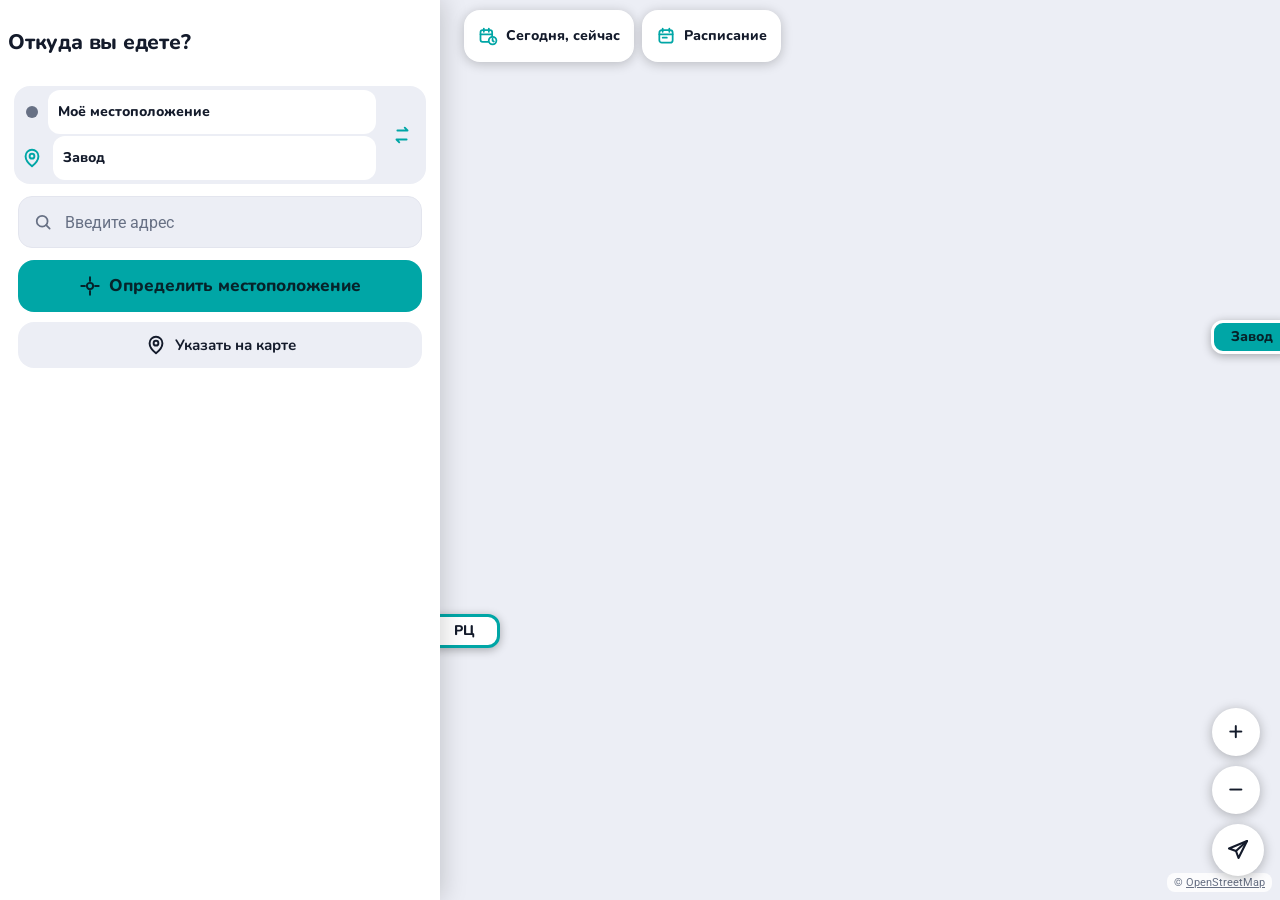
==== commit 7a4a01a0: "Add files via upload" ====
--- a/index.html
+++ b/index.html
@@ -1,54 +1,49 @@
-<!doctype html>
-<html lang="ru" data-theme="auto">
-<head>
-<meta charset="utf-8">
-<meta name="viewport" content="width=device-width,initial-scale=1,maximum-scale=1,user-scalable=no,viewport-fit=cover">
-<meta name="color-scheme" content="light dark">
-<title>Автобусы МПЗ</title>
-<link rel="stylesheet" href="vendor/leaflet/leaflet.css">
-<link rel="stylesheet" href="app.css?v=202611081910">
-</head>
-<body>
-<div id="app">
-  <!-- вкладка «Карта» -->
-  <section class="view" id="mapView">
-    <div id="map" aria-label="Карта"></div>
-    <div class="topbar">
-      <button class="whenchip" id="whenChip" type="button" data-act="open-when"></button>
-      <button class="whenchip" id="schedBtn" type="button" data-act="tab" data-v="sched"></button>
-    </div>
-    <div class="sheet" id="sheet" data-state="half">
-      <div class="drag" id="drag">
-        <div class="grab" data-act="grab"><i></i></div>
-        <div class="rbar" id="destSeg" role="group" aria-label="Куда едем"></div>
-        <div class="head" id="sheetHead"></div>
-      </div>
-      <div class="body" id="sheetBody"></div>
-      <div class="foot" id="sheetFoot"></div>
-    </div>
-    <div class="fabs" id="fabs"></div>
-    <div class="attr">© <a href="https://www.openstreetmap.org/copyright" target="_blank" rel="noopener">OpenStreetMap</a></div>
-  </section>
-
-  <!-- вкладка «Расписание» -->
-  <section class="view" id="schedView" hidden>
-    <div class="sched-in">
-      <div class="sh" id="schedHead"></div>
-      <div id="schedList"></div>
-    </div>
-  </section>
-
-  <nav class="tabs" role="tablist" aria-label="Разделы">
-    <button type="button" role="tab" data-act="tab" data-v="map" aria-selected="true" id="tabMap"></button>
-    <button type="button" role="tab" data-act="tab" data-v="sched" aria-selected="false" id="tabSched"></button>
-  </nav>
-</div>
-<div id="modalRoot"></div>
-<div class="toast" id="toast" hidden role="status"></div>
-
-<script src="vendor/leaflet/leaflet.js"></script>
-<script src="config.js?v=202611081910"></script>
-<script src="data.js?v=202611081910"></script>
-<script src="app.js?v=202611081910"></script>
-</body>
-</html>
+<!doctype html>
+<html lang="ru" data-theme="auto">
+<head>
+<meta charset="utf-8">
+<meta name="viewport" content="width=device-width,initial-scale=1,viewport-fit=cover">
+<meta name="color-scheme" content="light dark">
+<title>Автобусы МПЗ</title>
+<link rel="stylesheet" href="vendor/leaflet/leaflet.css">
+<link rel="stylesheet" href="app.css?v=202611182247">
+</head>
+<body>
+<div id="app">
+  <!-- вкладка «Карта» -->
+  <section class="view" id="mapView">
+    <div id="map" aria-label="Карта"></div>
+    <div class="topbar">
+      <button class="whenchip" id="whenChip" type="button" data-act="open-when"></button>
+      <button class="whenchip" id="schedBtn" type="button" data-act="tab" data-v="sched"></button>
+    </div>
+    <div class="sheet" id="sheet" data-state="half">
+      <div class="drag" id="drag">
+        <div class="grab" data-act="grab"><i></i></div>
+        <div class="head" id="sheetHead"></div>
+      </div>
+      <div class="rbar" id="destSeg" role="group" aria-label="Куда едем"></div>
+      <div class="body" id="sheetBody"></div>
+      <div class="foot" id="sheetFoot"></div>
+    </div>
+    <div class="fabs" id="fabs"></div>
+    <div class="attr">© <a href="https://www.openstreetmap.org/copyright" target="_blank" rel="noopener">OpenStreetMap</a></div>
+  </section>
+
+  <!-- экран «Расписание» -->
+  <section class="view" id="schedView" hidden>
+    <div class="sched-in">
+      <div class="sh" id="schedHead"></div>
+      <div id="schedList"></div>
+    </div>
+  </section>
+</div>
+<div id="modalRoot"></div>
+<div class="toast" id="toast" hidden role="status"></div>
+
+<script src="vendor/leaflet/leaflet.js"></script>
+<script src="config.js?v=202611182247"></script>
+<script src="data.js?v=202611182247"></script>
+<script src="app.js?v=202611182247"></script>
+</body>
+</html>
--- a/app.css
+++ b/app.css
@@ -20,7 +20,7 @@
   --shadow:0 -8px 28px rgba(20,27,43,.12);
   --r614:#DE4A30; --r797:#2F6FED; --r478:#7B4FE0; --r566:#D63E8C; --rx:#475569;
   --head:Nunito,"Segoe UI",system-ui,sans-serif; --body:Roboto,"Segoe UI",system-ui,sans-serif;
-  --tabh:64px; --sheet-h:200px;
+  --sheet-h:200px;
   color-scheme:light;
 }
 :root[data-theme="dark"]{
@@ -58,15 +58,6 @@
 
 #app{position:fixed;inset:0;display:flex;flex-direction:column}
 .view{position:relative;flex:1;min-height:0}
-
-/* ---------- нижняя панель вкладок ---------- */
-.tabs{flex:none;display:grid;grid-template-columns:1fr 1fr;height:calc(var(--tabh) + env(safe-area-inset-bottom));
-  padding-bottom:env(safe-area-inset-bottom);background:var(--card);border-top:1px solid var(--line);z-index:30}
-.tabs button{display:flex;flex-direction:column;align-items:center;justify-content:center;gap:3px;color:var(--mute);
-  font:700 12px/1 var(--head);letter-spacing:.02em}
-.tabs svg{width:26px;height:26px}
-.tabs button[aria-selected="true"]{color:var(--acc-text)}
-.tabs button[aria-selected="true"] svg{color:var(--acc)}
 
 /* ---------- карта ---------- */
 #map{position:absolute;inset:0;background:var(--raised);font-family:var(--body)}
@@ -131,9 +122,10 @@
 .pill.warn{background:var(--warn-bg);color:var(--warn)}
 .btn{display:flex;align-items:center;justify-content:center;gap:8px;width:100%;min-height:52px;border-radius:16px;background:var(--acc);color:var(--acc-ink);
   font:800 17px/1.1 var(--head);text-align:center;padding:0 18px}
-.btn.sec{background:var(--raised);color:var(--ink)}
+.btn.sec{background:var(--raised);color:var(--ink);min-height:46px;font:700 15px/1.1 var(--head)}
 .btn svg{width:22px;height:22px}
 .row2{display:grid;gap:10px}
+.duo{display:grid;grid-template-columns:1fr 1fr;gap:10px}
 .notice{border-radius:16px;padding:12px 14px;background:var(--raised);font-size:14.5px;display:grid;gap:10px;margin:6px 0 10px}
 .notice.warn{background:var(--warn-bg);color:var(--warn)}
 .notice b{font-family:var(--head)}
@@ -165,6 +157,9 @@
 .ride .cd{font:800 17px/1.15 var(--head);color:var(--acc-text)}
 .ride .cd.far{color:var(--ink)}
 .ride .meta{margin-top:8px;color:var(--mute);font-size:14px}
+/* карточка рейса: номер маршрута крупнее — ключевая информация рядом со временем */
+.ride .badge{font-size:18px!important;line-height:1.15!important;padding:4px 14px 4px 11px!important;gap:7px!important}
+.ride .badge::before{width:19px!important;height:19px!important}
 .ride .go{margin-top:10px;display:flex;align-items:center;gap:8px;font:700 15px/1.2 var(--head)}
 .ride .go svg{width:20px;height:20px;color:var(--acc-text);flex:none}
 .ride .go.late,.ride .go.late svg{color:var(--warn)}
@@ -264,15 +259,14 @@
 .leaflet-tooltip.lbl{background:var(--card);color:var(--ink);border:0;border-radius:10px;box-shadow:0 2px 10px rgba(0,0,0,.3);font:700 13px/1.2 var(--head);padding:5px 9px;white-space:nowrap}
 .leaflet-tooltip.lbl::before{display:none}
 .editdot i{display:block;width:22px;height:22px;border-radius:50%;background:var(--acc);border:3px solid var(--card);box-shadow:0 0 0 1px var(--ink)}
-.toast{position:fixed;left:50%;bottom:calc(var(--tabh) + 20px + env(safe-area-inset-bottom));transform:translateX(-50%);z-index:3000;
+.toast{position:fixed;left:50%;bottom:calc(20px + env(safe-area-inset-bottom));transform:translateX(-50%);z-index:3000;
   background:var(--ink);color:var(--bg);padding:11px 18px;border-radius:16px;font:600 14.5px/1.3 var(--body);max-width:min(92vw,440px);text-align:center}
 
 /* ---------- компьютер: шторка превращается в левую панель ---------- */
 @media (min-width:860px){
   #app{display:block}
   .view{position:absolute;inset:0}
-  .tabs{position:absolute;left:0;bottom:0;width:440px;z-index:900}
-  .sheet{top:0;left:0;right:auto;bottom:calc(var(--tabh) + env(safe-area-inset-bottom));width:440px;height:auto!important;border-radius:0;box-shadow:2px 0 24px rgba(0,0,0,.18);transition:none}
+  .sheet{top:0;left:0;right:auto;bottom:env(safe-area-inset-bottom);width:440px;height:auto!important;border-radius:0;box-shadow:2px 0 24px rgba(0,0,0,.18);transition:none}
   .grab{display:none}
   .drag{cursor:default}
   .head{padding-top:20px}
@@ -294,13 +288,19 @@
 .stline .sn{display:inline-block;min-width:20px;margin-right:8px;padding:1px 5px;border-radius:10px;background:var(--acc-text,#2a6df4);color:#fff;font:700 12px/16px Roboto,sans-serif;text-align:center;vertical-align:1px}
 
 /* переключатель «Моё местоположение ⇄ Завод», зум, пин */
-.rbar{display:flex;align-items:center;flex:1;min-width:0;background:var(--card);border-radius:16px;padding:4px;gap:2px;box-shadow:0 2px 12px rgba(0,0,0,.22)}
-.rbar .ep{flex:1;min-width:0;height:50px;border-radius:12px;display:flex;align-items:center;gap:8px;padding:0 10px;text-align:left;font:800 14px/1.2 var(--head);color:var(--ink);background:var(--raised)}
+.rbar{display:flex;align-items:center;flex:1;min-width:0;background:var(--card);border-radius:16px;padding:4px;gap:6px;box-shadow:0 2px 12px rgba(0,0,0,.22)}
+.rbar .ep{flex:1;min-width:0;height:44px;border-radius:12px;display:flex;align-items:center;gap:8px;padding:0 10px;text-align:left;font:800 14px/1.2 var(--head);color:var(--ink);background:var(--raised)}
 .rbar .ep span{min-width:0;overflow:hidden;text-overflow:ellipsis;white-space:nowrap}
 .rbar .ep small{display:block;font:600 11px/1.2 var(--head);color:var(--mute)}
 .rbar .ep svg{width:20px;height:20px;flex:none;color:var(--acc)}
 .rbar .sw{width:40px;height:40px;flex:none;border-radius:50%;display:flex;align-items:center;justify-content:center;color:var(--acc)}
 .rbar .sw svg{width:22px;height:22px}
+.rrows{flex:1;min-width:0;display:flex;flex-direction:column;gap:2px}
+.rrow{display:flex;align-items:center;gap:10px;min-width:0}
+.mdot{width:12px;height:12px;border-radius:50%;background:var(--mute);flex:none;margin-left:8px}
+.mpin{width:22px;height:22px;flex:none;margin-left:3px;color:var(--acc);display:flex;align-items:center;justify-content:center}
+.mpin svg{width:22px;height:22px}
+.mpin.rc{color:var(--rc)}
 .fab.sm{width:48px;height:48px;font:600 26px/1 var(--head);padding-bottom:3px}
 .leaflet-control-zoom{display:none!important}
 .youpin i{display:block;width:26px;height:26px;border-radius:50% 50% 50% 0;transform:rotate(-45deg);background:var(--you);border:3px solid #fff;box-shadow:0 2px 8px rgba(0,0,0,.45)}
@@ -323,7 +323,6 @@
 
 /* v: «Выбрать», бейдж рейса с иконкой, переключатель в нижней панели, без нижней навигации */
 .pinbar{display:flex;align-items:center;justify-content:center;text-align:center}
-:root{--tabh:0px}.tabs{display:none!important}
 .topbar{flex-direction:row;align-items:center;justify-content:space-between}.topbar .whenchip{flex:none}
 .sheet .rbar{flex:none;margin:0 14px 6px;background:var(--raised);box-shadow:none}.sheet .rbar .ep{background:var(--card)}
 .trow{display:flex;align-items:center;gap:2px;margin-left:-10px}.trow .titlebtn{flex:1;min-width:0}
@@ -346,7 +345,7 @@
 .sheet[data-state="peek"] .body{display:block}
 /* оранжевый — только РЦ: метка, участок, остановки участка, иконка «Куда», линия в подробностях */
 .pin.rcp span{background:var(--rc)!important;color:#fff!important}
-.rbar .ep.plant.rc svg{color:var(--rc)}
+.rbar .ep.plant.rc{color:var(--rc)}
 .node.rcl .rail::before{background:var(--rc);opacity:.85}
 
 /* прокрутка — только когда панель выдвинута до конца; в свёрнутом виде панель компактная */
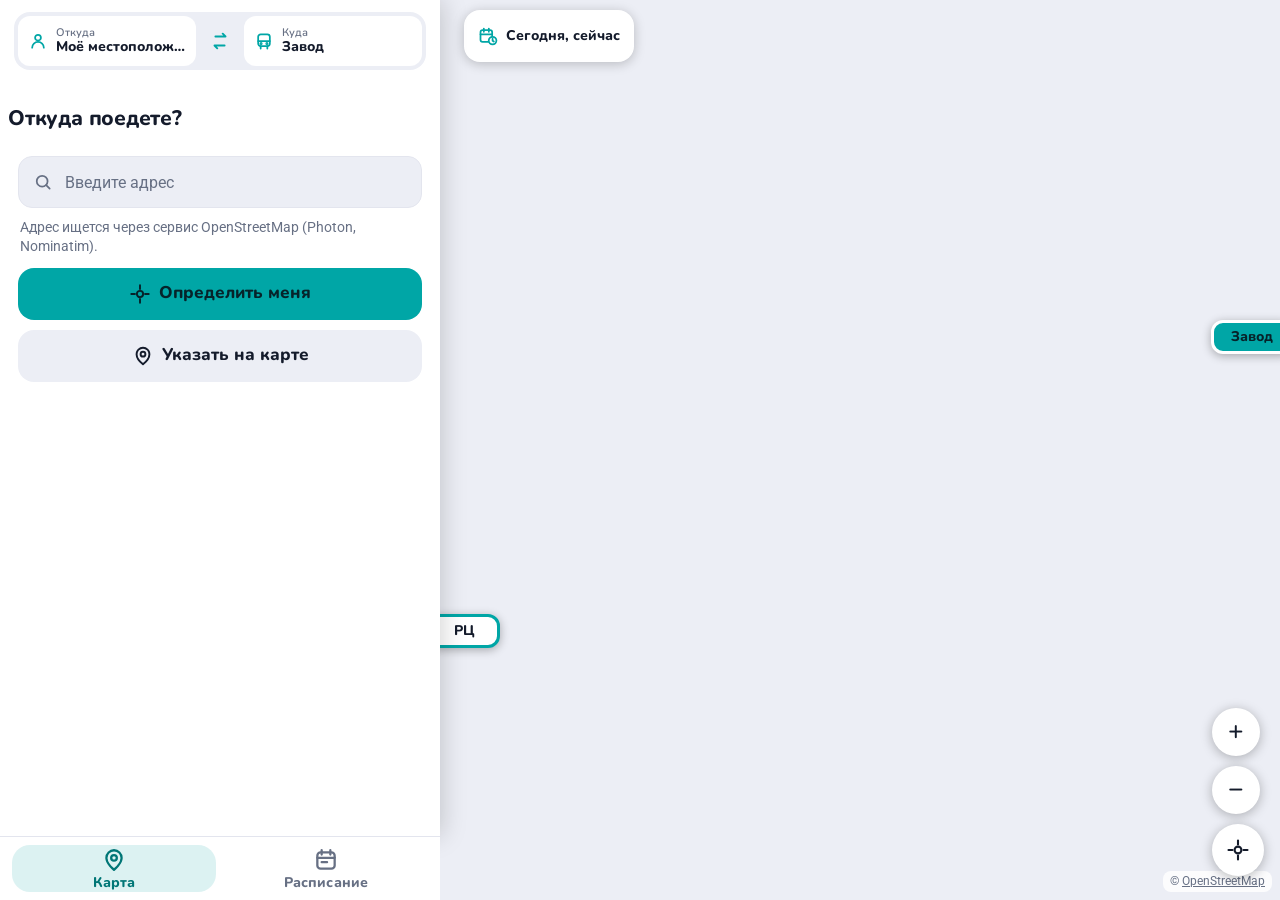
==== commit 80f62cca: "Add files via upload" ====
--- a/index.html
+++ b/index.html
@@ -1,49 +1,53 @@
-<!doctype html>
-<html lang="ru" data-theme="auto">
-<head>
-<meta charset="utf-8">
-<meta name="viewport" content="width=device-width,initial-scale=1,viewport-fit=cover">
-<meta name="color-scheme" content="light dark">
-<title>Автобусы МПЗ</title>
-<link rel="stylesheet" href="vendor/leaflet/leaflet.css">
-<link rel="stylesheet" href="app.css?v=202611182247">
-</head>
-<body>
-<div id="app">
-  <!-- вкладка «Карта» -->
-  <section class="view" id="mapView">
-    <div id="map" aria-label="Карта"></div>
-    <div class="topbar">
-      <button class="whenchip" id="whenChip" type="button" data-act="open-when"></button>
-      <button class="whenchip" id="schedBtn" type="button" data-act="tab" data-v="sched"></button>
-    </div>
-    <div class="sheet" id="sheet" data-state="half">
-      <div class="drag" id="drag">
-        <div class="grab" data-act="grab"><i></i></div>
-        <div class="head" id="sheetHead"></div>
-      </div>
-      <div class="rbar" id="destSeg" role="group" aria-label="Куда едем"></div>
-      <div class="body" id="sheetBody"></div>
-      <div class="foot" id="sheetFoot"></div>
-    </div>
-    <div class="fabs" id="fabs"></div>
-    <div class="attr">© <a href="https://www.openstreetmap.org/copyright" target="_blank" rel="noopener">OpenStreetMap</a></div>
-  </section>
-
-  <!-- экран «Расписание» -->
-  <section class="view" id="schedView" hidden>
-    <div class="sched-in">
-      <div class="sh" id="schedHead"></div>
-      <div id="schedList"></div>
-    </div>
-  </section>
-</div>
-<div id="modalRoot"></div>
-<div class="toast" id="toast" hidden role="status"></div>
-
-<script src="vendor/leaflet/leaflet.js"></script>
-<script src="config.js?v=202611182247"></script>
-<script src="data.js?v=202611182247"></script>
-<script src="app.js?v=202611182247"></script>
-</body>
-</html>
+<!doctype html>
+<html lang="ru" data-theme="auto">
+<head>
+<meta charset="utf-8">
+<meta name="viewport" content="width=device-width,initial-scale=1,viewport-fit=cover">
+<meta name="color-scheme" content="light dark">
+<title>Автобусы МПЗ</title>
+<link rel="stylesheet" href="vendor/leaflet/leaflet.css">
+<link rel="stylesheet" href="app.css?v=202611081910">
+</head>
+<body>
+<div id="app">
+  <!-- вкладка «Карта» -->
+  <section class="view" id="mapView">
+    <div id="map" aria-label="Карта"></div>
+    <div class="topbar">
+      <button class="whenchip" id="whenChip" type="button" data-act="open-when"></button>
+    </div>
+    <div class="sheet" id="sheet" data-state="half">
+      <div class="drag" id="drag">
+        <button type="button" class="grab" data-act="grab" aria-expanded="false" aria-label="Развернуть или свернуть панель"><i></i></button>
+        <div class="rbar" id="destSeg" role="group" aria-label="Куда едем"></div>
+        <div class="head" id="sheetHead"></div>
+      </div>
+      <div class="body" id="sheetBody"></div>
+      <div class="foot" id="sheetFoot"></div>
+    </div>
+    <div class="fabs" id="fabs"></div>
+    <div class="attr">© <a href="https://www.openstreetmap.org/copyright" target="_blank" rel="noopener">OpenStreetMap</a></div>
+  </section>
+
+  <!-- вкладка «Расписание» -->
+  <section class="view" id="schedView" hidden>
+    <div class="sched-in">
+      <div class="sh" id="schedHead"></div>
+      <div id="schedList"></div>
+    </div>
+  </section>
+
+  <nav class="tabs" role="tablist" aria-label="Разделы">
+    <button type="button" role="tab" data-act="tab" data-v="map" aria-selected="true" id="tabMap" aria-controls="mapView"></button>
+    <button type="button" role="tab" data-act="tab" data-v="sched" aria-selected="false" id="tabSched" aria-controls="schedView"></button>
+  </nav>
+</div>
+<div id="modalRoot"></div>
+<div class="toast" id="toast" hidden role="status"></div>
+
+<script src="vendor/leaflet/leaflet.js"></script>
+<script src="config.js?v=202611081910"></script>
+<script src="data.js?v=202611081910"></script>
+<script src="app.js?v=202611081910"></script>
+</body>
+</html>
--- a/app.css
+++ b/app.css
@@ -20,7 +20,7 @@
   --shadow:0 -8px 28px rgba(20,27,43,.12);
   --r614:#DE4A30; --r797:#2F6FED; --r478:#7B4FE0; --r566:#D63E8C; --rx:#475569;
   --head:Nunito,"Segoe UI",system-ui,sans-serif; --body:Roboto,"Segoe UI",system-ui,sans-serif;
-  --sheet-h:200px;
+  --tabh:64px; --sheet-h:200px;
   color-scheme:light;
 }
 :root[data-theme="dark"]{
@@ -59,19 +59,34 @@
 #app{position:fixed;inset:0;display:flex;flex-direction:column}
 .view{position:relative;flex:1;min-height:0}
 
+/* ---------- нижняя панель вкладок ---------- */
+.tabs{flex:none;display:grid;grid-template-columns:1fr 1fr;height:calc(var(--tabh) + env(safe-area-inset-bottom));
+  padding-bottom:env(safe-area-inset-bottom);background:var(--card);border-top:1px solid var(--line);z-index:30}
+.tabs button{display:flex;flex-direction:column;align-items:center;justify-content:center;gap:3px;color:var(--mute);
+  font:800 14px/1 var(--head);letter-spacing:.01em}
+.tabs svg{width:26px;height:26px}
+.tabs button[aria-selected="true"]{color:var(--acc-text)}
+.tabs button[aria-selected="true"] svg{color:var(--acc-text)}
+.tabs{padding:8px 12px calc(8px + env(safe-area-inset-bottom));gap:8px}
+.tabs button{margin:0;border-radius:18px;transition:background .2s}
+.tabs button[aria-selected="true"]{background:var(--acc-soft);color:var(--acc-text)}
+
 /* ---------- карта ---------- */
 #map{position:absolute;inset:0;background:var(--raised);font-family:var(--body)}
 .leaflet-container{font-family:var(--body)}
-#map .leaflet-tile-pane{filter:saturate(.45) contrast(.94) brightness(1.03) hue-rotate(-8deg)}
+#map .leaflet-tile-pane{filter:saturate(.7) contrast(.96) brightness(1.02) hue-rotate(-8deg)}
 :root[data-theme="dark"] #map .leaflet-tile-pane{filter:invert(1) hue-rotate(196deg) saturate(.55) brightness(.78) contrast(.92)}
 @media (prefers-color-scheme:dark){:root[data-theme="auto"] #map .leaflet-tile-pane{filter:invert(1) hue-rotate(196deg) saturate(.55) brightness(.78) contrast(.92)}}
 .leaflet-bar{border:0!important;box-shadow:0 2px 10px rgba(0,0,0,.25)!important;border-radius:14px!important;overflow:hidden}
 .leaflet-bar a{background:var(--card)!important;color:var(--ink)!important;border-bottom:1px solid var(--line)!important;width:44px!important;height:44px!important;line-height:44px!important;font-size:22px!important}
 .leaflet-bar a:last-child{border-bottom:0!important}
 .leaflet-control-zoom{display:none}
-.attr{position:absolute;z-index:500;left:8px;bottom:calc(var(--sheet-h) + 6px);font-size:11px;color:var(--mute);
+.attr{position:absolute;z-index:500;left:8px;bottom:calc(var(--sheet-h) + 6px);font-size:12px;color:var(--mute);
   background:color-mix(in srgb,var(--card) 82%,transparent);padding:2px 7px;border-radius:8px;transition:bottom .25s}
 .attr a{color:inherit}
+.addrnote{margin:0 2px 8px}
+.mcard:focus{outline:none}
+path[tabindex]:focus-visible{outline:3px solid var(--acc);outline-offset:2px}
 .dragging~.attr,.attr.nt{transition:none}
 
 .topbar{position:absolute;z-index:600;left:12px;right:12px;top:calc(10px + env(safe-area-inset-top));display:flex;flex-direction:column;gap:8px;align-items:stretch}
@@ -106,26 +121,21 @@
 .titlebtn svg{flex:none;width:22px;height:22px;color:var(--mute)}
 .peekline{display:none;margin-top:6px;align-items:center;gap:10px;font:700 15px/1.2 var(--head)}
 .sheet[data-state="peek"] .peekline{display:flex}
-.sheet[data-state="peek"] .body{display:none}
 .body{flex:1;min-height:0;overflow-y:auto;overscroll-behavior:contain;padding:0 18px 12px;-webkit-overflow-scrolling:touch}
 .foot{flex:none;padding:10px 18px calc(12px);border-top:1px solid var(--line);background:var(--card)}
 .foot .seg{box-shadow:none;background:var(--raised);padding:4px}
 .foot .seg button{height:48px;font-size:16px}
 
 /* ---------- значок маршрута и мелочи ---------- */
-.badge{display:inline-flex;align-items:center;justify-content:center;min-width:46px;height:26px;padding:0 8px;border-radius:8px;color:#fff;
-  font:800 14px/1 var(--head);letter-spacing:.02em;background:var(--rx)}
-.b614{background:var(--r614)}.b797{background:var(--r797)}.b478{background:var(--r478)}.b566{background:var(--r566)}
 .mute{color:var(--mute)}
 .small{font-size:13.5px}
 .pill{display:inline-flex;align-items:center;gap:6px;height:26px;padding:0 10px;border-radius:13px;background:var(--acc-soft);color:var(--acc-text);font:700 13px/1 var(--head)}
 .pill.warn{background:var(--warn-bg);color:var(--warn)}
 .btn{display:flex;align-items:center;justify-content:center;gap:8px;width:100%;min-height:52px;border-radius:16px;background:var(--acc);color:var(--acc-ink);
   font:800 17px/1.1 var(--head);text-align:center;padding:0 18px}
-.btn.sec{background:var(--raised);color:var(--ink);min-height:46px;font:700 15px/1.1 var(--head)}
+.btn.sec{background:var(--raised);color:var(--ink)}
 .btn svg{width:22px;height:22px}
 .row2{display:grid;gap:10px}
-.duo{display:grid;grid-template-columns:1fr 1fr;gap:10px}
 .notice{border-radius:16px;padding:12px 14px;background:var(--raised);font-size:14.5px;display:grid;gap:10px;margin:6px 0 10px}
 .notice.warn{background:var(--warn-bg);color:var(--warn)}
 .notice b{font-family:var(--head)}
@@ -148,7 +158,7 @@
 .node .sub{color:var(--mute);font-size:14px;margin-top:2px}
 .leg{margin:2px 0 4px}
 .leg .seg{max-width:340px;padding:3px}
-.leg .seg button{height:40px;font-size:15px}
+.leg .seg button{height:44px;font-size:15px}
 
 .ride{margin:8px 0 6px;padding:14px 16px;border-radius:18px;background:var(--raised)}
 .ride .lbl{font:700 13px/1 var(--head);color:var(--mute);margin-bottom:8px}
@@ -157,22 +167,19 @@
 .ride .cd{font:800 17px/1.15 var(--head);color:var(--acc-text)}
 .ride .cd.far{color:var(--ink)}
 .ride .meta{margin-top:8px;color:var(--mute);font-size:14px}
-/* карточка рейса: номер маршрута крупнее — ключевая информация рядом со временем */
-.ride .badge{font-size:18px!important;line-height:1.15!important;padding:4px 14px 4px 11px!important;gap:7px!important}
-.ride .badge::before{width:19px!important;height:19px!important}
 .ride .go{margin-top:10px;display:flex;align-items:center;gap:8px;font:700 15px/1.2 var(--head)}
 .ride .go svg{width:20px;height:20px;color:var(--acc-text);flex:none}
 .ride .go.late,.ride .go.late svg{color:var(--warn)}
 .others{margin-top:12px}
 .others .lbl{font-size:13px;color:var(--mute);margin-bottom:6px}
 .chips{display:flex;flex-wrap:wrap;gap:6px}
-.rchip{display:inline-flex;align-items:center;gap:6px;height:34px;padding:0 10px;border-radius:12px;background:var(--raised);font:700 14px/1 var(--head);color:var(--ink)}
+.rchip{display:inline-flex;align-items:center;gap:6px;height:44px;padding:0 10px;border-radius:12px;background:var(--raised);font:700 14px/1 var(--head);color:var(--ink)}
 .rchip .dot{width:8px;height:8px;border-radius:50%;background:var(--rx)}
 .rchip.d614 .dot{background:var(--r614)}.rchip.d797 .dot{background:var(--r797)}.rchip.d478 .dot{background:var(--r478)}.rchip.d566 .dot{background:var(--r566)}
 .rchip.ap{font-weight:600;color:var(--mute)}
 .rchip.dem{border:1px dashed var(--mute);background:none;font-weight:600;color:var(--mute)}
 details.path{margin-top:10px}
-details.path summary{cursor:pointer;color:var(--acc-text);font:700 14.5px/1.3 var(--head);min-height:36px;display:flex;align-items:center;list-style:none}
+details.path summary{cursor:pointer;color:var(--acc-text);font:700 14.5px/1.3 var(--head);min-height:44px;display:flex;align-items:center;list-style:none}
 details.path summary::-webkit-details-marker{display:none}
 details.path summary::after{content:"";width:8px;height:8px;margin-left:8px;border-right:2px solid currentColor;border-bottom:2px solid currentColor;transform:rotate(45deg) translateY(-2px);transition:transform .2s}
 details.path[open] summary::after{transform:rotate(225deg)}
@@ -194,7 +201,7 @@
 .sh .iconbtn svg{width:22px;height:22px}
 .hscroll{display:flex;gap:8px;overflow-x:auto;padding:10px 0 4px;scrollbar-width:none}
 .hscroll::-webkit-scrollbar{display:none}
-.chip{flex:none;height:40px;padding:0 16px;border-radius:20px;background:var(--card);font:800 15px/1 var(--head);color:var(--ink);display:flex;align-items:center}
+.chip{flex:none;height:44px;padding:0 16px;border-radius:20px;background:var(--card);font:800 15px/1 var(--head);color:var(--ink);display:flex;align-items:center}
 .chip[aria-pressed="true"]{background:var(--acc);color:var(--acc-ink)}
 .search{display:flex;align-items:center;gap:10px;height:48px;padding:0 14px;border-radius:16px;background:var(--card);margin-top:8px}
 .search svg{width:20px;height:20px;color:var(--mute);flex:none}
@@ -215,7 +222,7 @@
 .stline li>button{display:grid;grid-template-columns:54px 22px 1fr;gap:0 10px;width:100%;min-height:46px;align-items:start;text-align:left}
 .stline .tm{font:800 16px/1.3 var(--head);text-align:right;padding-top:2px}
 .stline .tm.ap{font-weight:600;color:var(--mute)}
-.stline .tm.nn{font:500 12px/1.3 var(--body);color:var(--mute)}
+.stline .tm.nn{font:500 13px/1.3 var(--body);color:var(--mute)}
 .stline .rl{position:relative;align-self:stretch;display:flex;justify-content:center}
 .stline .rl::before{content:"";position:absolute;top:0;bottom:0;width:3px;background:var(--acc);opacity:.55;border-radius:2px}
 .stline li:first-child .rl::before{top:12px}
@@ -259,14 +266,15 @@
 .leaflet-tooltip.lbl{background:var(--card);color:var(--ink);border:0;border-radius:10px;box-shadow:0 2px 10px rgba(0,0,0,.3);font:700 13px/1.2 var(--head);padding:5px 9px;white-space:nowrap}
 .leaflet-tooltip.lbl::before{display:none}
 .editdot i{display:block;width:22px;height:22px;border-radius:50%;background:var(--acc);border:3px solid var(--card);box-shadow:0 0 0 1px var(--ink)}
-.toast{position:fixed;left:50%;bottom:calc(20px + env(safe-area-inset-bottom));transform:translateX(-50%);z-index:3000;
+.toast{position:fixed;left:50%;bottom:calc(var(--tabh) + 20px + env(safe-area-inset-bottom));transform:translateX(-50%);z-index:3000;
   background:var(--ink);color:var(--bg);padding:11px 18px;border-radius:16px;font:600 14.5px/1.3 var(--body);max-width:min(92vw,440px);text-align:center}
 
 /* ---------- компьютер: шторка превращается в левую панель ---------- */
 @media (min-width:860px){
   #app{display:block}
   .view{position:absolute;inset:0}
-  .sheet{top:0;left:0;right:auto;bottom:env(safe-area-inset-bottom);width:440px;height:auto!important;border-radius:0;box-shadow:2px 0 24px rgba(0,0,0,.18);transition:none}
+  .tabs{position:absolute;left:0;bottom:0;width:440px;z-index:900}
+  .sheet{top:0;left:0;right:auto;bottom:calc(var(--tabh) + env(safe-area-inset-bottom));width:440px;height:auto!important;border-radius:0;box-shadow:2px 0 24px rgba(0,0,0,.18);transition:none}
   .grab{display:none}
   .drag{cursor:default}
   .head{padding-top:20px}
@@ -281,41 +289,32 @@
   .toast{left:calc(50% + 220px);bottom:24px}
   .mcard{border-radius:26px;margin-bottom:5vh;align-self:center}
   .modal{align-items:center}
-  .sched-in{padding-bottom:40px;margin-left:470px;max-width:none;margin-right:24px}
+  .sched-in{padding-bottom:calc(var(--tabh) + 24px);margin-left:470px;max-width:none;margin-right:24px}
 }
 @media (prefers-reduced-motion:reduce){*{animation:none!important;transition:none!important}}
 
 .stline .sn{display:inline-block;min-width:20px;margin-right:8px;padding:1px 5px;border-radius:10px;background:var(--acc-text,#2a6df4);color:#fff;font:700 12px/16px Roboto,sans-serif;text-align:center;vertical-align:1px}
 
 /* переключатель «Моё местоположение ⇄ Завод», зум, пин */
-.rbar{display:flex;align-items:center;flex:1;min-width:0;background:var(--card);border-radius:16px;padding:4px;gap:6px;box-shadow:0 2px 12px rgba(0,0,0,.22)}
-.rbar .ep{flex:1;min-width:0;height:44px;border-radius:12px;display:flex;align-items:center;gap:8px;padding:0 10px;text-align:left;font:800 14px/1.2 var(--head);color:var(--ink);background:var(--raised)}
+.rbar{display:flex;align-items:center;flex:1;min-width:0;background:var(--card);border-radius:16px;padding:4px;gap:2px;box-shadow:0 2px 12px rgba(0,0,0,.22)}
+.rbar .ep{flex:1;min-width:0;height:50px;border-radius:12px;display:flex;align-items:center;gap:8px;padding:0 10px;text-align:left;font:800 14px/1.2 var(--head);color:var(--ink);background:var(--raised)}
 .rbar .ep span{min-width:0;overflow:hidden;text-overflow:ellipsis;white-space:nowrap}
 .rbar .ep small{display:block;font:600 11px/1.2 var(--head);color:var(--mute)}
 .rbar .ep svg{width:20px;height:20px;flex:none;color:var(--acc)}
-.rbar .sw{width:40px;height:40px;flex:none;border-radius:50%;display:flex;align-items:center;justify-content:center;color:var(--acc)}
+.rbar .sw{width:44px;height:44px;flex:none;border-radius:50%;display:flex;align-items:center;justify-content:center;color:var(--acc)}
 .rbar .sw svg{width:22px;height:22px}
-.rrows{flex:1;min-width:0;display:flex;flex-direction:column;gap:2px}
-.rrow{display:flex;align-items:center;gap:10px;min-width:0}
-.mdot{width:12px;height:12px;border-radius:50%;background:var(--mute);flex:none;margin-left:8px}
-.mpin{width:22px;height:22px;flex:none;margin-left:3px;color:var(--acc);display:flex;align-items:center;justify-content:center}
-.mpin svg{width:22px;height:22px}
-.mpin.rc{color:var(--rc)}
 .fab.sm{width:48px;height:48px;font:600 26px/1 var(--head);padding-bottom:3px}
 .leaflet-control-zoom{display:none!important}
 .youpin i{display:block;width:26px;height:26px;border-radius:50% 50% 50% 0;transform:rotate(-45deg);background:var(--you);border:3px solid #fff;box-shadow:0 2px 8px rgba(0,0,0,.45)}
 .leaflet-marker-draggable{cursor:grab}
 
-:root{--rc:#E07A00}:root[data-theme="dark"]{--rc:#F2A33A}@media (prefers-color-scheme:dark){:root[data-theme="auto"]{--rc:#F2A33A}}
+:root{--rc:#A65200;--rc-ink:#FFFFFF}:root[data-theme="dark"]{--rc:#F2A33A;--rc-ink:#1A1204}@media (prefers-color-scheme:dark){:root[data-theme="auto"]{--rc:#F2A33A;--rc-ink:#1A1204}}
 html,body{touch-action:manipulation}input,select,textarea{font-size:16px}
 .cpin{position:absolute;z-index:650;width:0;height:0;pointer-events:none}.cpin[hidden]{display:none}
 .cpin i{position:absolute;left:-13px;top:-36px;display:block;width:26px;height:26px;border-radius:50% 50% 50% 0;transform:rotate(-45deg);background:var(--you);border:3px solid #fff;box-shadow:0 2px 8px rgba(0,0,0,.45)}
 .cpin::after{content:"";position:absolute;left:-4px;top:-3px;width:8px;height:8px;border-radius:50%;background:rgba(0,0,0,.35)}
 .fab.ok{width:auto;padding:0 18px;font:800 15px/1 var(--head);background:var(--acc);color:var(--acc-ink)}
 
-/* номер рейса — только приписка */
-.badge{background:none!important;color:var(--mute)!important;min-width:0!important;height:auto!important;padding:0!important;border-radius:0!important;font:600 13px/1.2 var(--head)!important}
-.badge::before{content:"рейс "}.rchip .dot{display:none}
 /* кнопка «Выбрать» при выборе места на карте */
 .pinbar{position:absolute;z-index:560;left:14px;right:14px;bottom:calc(var(--sheet-h) + 14px);height:54px;border-radius:16px;background:var(--acc);color:var(--acc-ink);font:800 17px/1 var(--head);box-shadow:0 4px 16px rgba(0,0,0,.3)}
 .pinbar[hidden]{display:none}.pinmode .fabs{bottom:calc(var(--sheet-h) + 84px)}
@@ -327,9 +326,9 @@
 .sheet .rbar{flex:none;margin:0 14px 6px;background:var(--raised);box-shadow:none}.sheet .rbar .ep{background:var(--card)}
 .trow{display:flex;align-items:center;gap:2px;margin-left:-10px}.trow .titlebtn{flex:1;min-width:0}
 .backbtn{width:44px;height:44px;flex:none;display:flex;align-items:center;justify-content:center;border-radius:50%;color:var(--ink)}.backbtn svg{width:26px;height:26px}
-.fast{display:inline-block;margin-left:8px;padding:1px 8px;border-radius:999px;background:var(--acc-soft,var(--raised));color:var(--acc-text);font:700 12px/1.5 var(--head);font-style:normal}
-.badge{display:inline-flex!important;align-items:center;gap:5px;padding:2px 9px 2px 7px!important;border-radius:999px!important;background:var(--raised)!important;color:var(--ink)!important;border:1px solid var(--line);font:800 13px/1.3 var(--head)!important}
-.badge::before{content:""!important;width:15px;height:15px;flex:none;background:currentColor;-webkit-mask:url("data:image/svg+xml,%3Csvg xmlns='http://www.w3.org/2000/svg' viewBox='0 0 24 24' fill='none' stroke='black' stroke-width='2' stroke-linecap='round' stroke-linejoin='round'%3E%3Crect x='4' y='3' width='16' height='14' rx='3'/%3E%3Cpath d='M4 11h16M8 21v-3M16 21v-3'/%3E%3C/svg%3E") center/contain no-repeat;mask:url("data:image/svg+xml,%3Csvg xmlns='http://www.w3.org/2000/svg' viewBox='0 0 24 24' fill='none' stroke='black' stroke-width='2' stroke-linecap='round' stroke-linejoin='round'%3E%3Crect x='4' y='3' width='16' height='14' rx='3'/%3E%3Cpath d='M4 11h16M8 21v-3M16 21v-3'/%3E%3C/svg%3E") center/contain no-repeat}
+.fast{display:inline-block;margin-left:8px;padding:1px 8px;border-radius:999px;background:var(--acc-soft,var(--raised));color:var(--acc-text);font:700 13px/1.5 var(--head);font-style:normal}
+.badge{display:inline-flex;align-items:center;gap:5px;min-width:0;height:auto;padding:2px 9px 2px 7px;border-radius:999px;background:var(--card);color:var(--ink);border:1px solid color-mix(in srgb,var(--ink) 28%,transparent);font:800 13px/1.3 var(--head)}
+.badge::before{content:"";width:15px;height:15px;flex:none;background:currentColor;-webkit-mask:url("data:image/svg+xml,%3Csvg xmlns='http://www.w3.org/2000/svg' viewBox='0 0 24 24' fill='none' stroke='black' stroke-width='2' stroke-linecap='round' stroke-linejoin='round'%3E%3Crect x='4' y='3' width='16' height='14' rx='3'/%3E%3Cpath d='M4 11h16M8 21v-3M16 21v-3'/%3E%3C/svg%3E") center/contain no-repeat;mask:url("data:image/svg+xml,%3Csvg xmlns='http://www.w3.org/2000/svg' viewBox='0 0 24 24' fill='none' stroke='black' stroke-width='2' stroke-linecap='round' stroke-linejoin='round'%3E%3Crect x='4' y='3' width='16' height='14' rx='3'/%3E%3Cpath d='M4 11h16M8 21v-3M16 21v-3'/%3E%3C/svg%3E") center/contain no-repeat}
 
 /* цвета: РЦ Кудиново — оранжевый, остальное — основной («зелёный») */
 :root{--grn:#00A6A6;--rc-soft:#FFEBD2}
@@ -337,15 +336,13 @@
 @media (prefers-color-scheme:dark){:root[data-theme="auto"]{--grn:#00A6A6;--rc-soft:#3A2A0F}}
 .pill.rc{background:var(--rc-soft);color:var(--rc)}
 .pin.rcp{--acc:var(--rc);--acc-ink:#fff}.pin.rcp span{border-color:var(--rc)}
-/* нижняя панель: информация всегда раскрыта, просто уходит за край экрана */
-.peekline,.sheet[data-state="peek"] .peekline{display:none!important}
 
 /* панель: содержимое видно и в свёрнутом положении, список прокручивается */
 .sheet .body{flex:1;min-height:0;overflow:hidden;-webkit-overflow-scrolling:touch}
 .sheet[data-state="peek"] .body{display:block}
 /* оранжевый — только РЦ: метка, участок, остановки участка, иконка «Куда», линия в подробностях */
-.pin.rcp span{background:var(--rc)!important;color:#fff!important}
-.rbar .ep.plant.rc{color:var(--rc)}
+.pin.rcp span{background:var(--rc)!important;color:var(--rc-ink)!important}
+.rbar .ep.plant.rc svg{color:var(--rc)}
 .node.rcl .rail::before{background:var(--rc);opacity:.85}
 
 /* прокрутка — только когда панель выдвинута до конца; в свёрнутом виде панель компактная */
@@ -354,7 +351,7 @@
 .sheet[data-state="peek"] .head{padding-bottom:4px}
 .sheet[data-state="peek"] .titlebtn{min-height:36px}
 .sheet[data-state="peek"] .titlebtn small,.sheet[data-state="peek"] .notice{display:none}
-.sheet[data-state="peek"] .rbar{margin-bottom:2px}.sheet[data-state="peek"] .rbar .ep{height:40px}
+.sheet[data-state="peek"] .rbar{margin-bottom:2px}.sheet[data-state="peek"] .rbar .ep{height:44px}
 .sheet[data-state="peek"] .grab{padding:6px 0 2px}
 
 /* v: свайп за всю панель, без случайной прокрутки, отступы, плашки */
@@ -362,7 +359,8 @@
 .sheet[data-state="full"] .body{overflow-y:auto;touch-action:pan-y}
 .sheet:not([data-state="full"]){touch-action:none}.drag{touch-action:none}
 .sheet .rbar{margin-top:12px}.sheet[data-state="peek"] .rbar{margin-top:6px}
-.badge{background:var(--card)!important;border:1px solid color-mix(in srgb,var(--ink) 28%,transparent)!important}
+.badge.b614{border-color:var(--r614)}.badge.b797{border-color:var(--r797)}.badge.b478{border-color:var(--r478)}.badge.b566{border-color:var(--r566)}
+.badge.b614::before{background:var(--r614)}.badge.b797::before{background:var(--r797)}.badge.b478::before{background:var(--r478)}.badge.b566::before{background:var(--r566)}
 .nearwarn{display:flex;align-items:center;gap:10px;width:100%;margin:10px 0 12px;padding:11px 14px;border-radius:14px;background:var(--warn-bg);color:var(--warn);text-align:left;font:600 14px/1.3 var(--head);border:1px solid color-mix(in srgb,var(--warn) 35%,transparent)}
 .nearwarn span{flex:1;min-width:0}.nearwarn svg{width:20px;height:20px;flex:none}.nearwarn svg:last-child{transform:rotate(180deg)}
 .nearwarn:hover,.nearwarn:active{filter:brightness(.96)}
@@ -404,5 +402,5 @@
 .sheet.kb{position:fixed!important;left:0;right:0;bottom:auto!important;margin-bottom:0!important;z-index:900;border-bottom-left-radius:0;border-bottom-right-radius:0}
 .sheet.kb .body{overflow-y:auto!important}
 
-.stoplist .grp{padding:10px 4px 4px;color:var(--mute);font:700 12px var(--head);text-transform:uppercase;letter-spacing:.04em}
+.stoplist .grp{padding:10px 4px 4px;color:var(--mute);font:700 13px var(--head);text-transform:uppercase;letter-spacing:.04em}
 .stoplist li button svg{width:20px;height:20px;flex:none;margin-right:10px;color:var(--acc)}
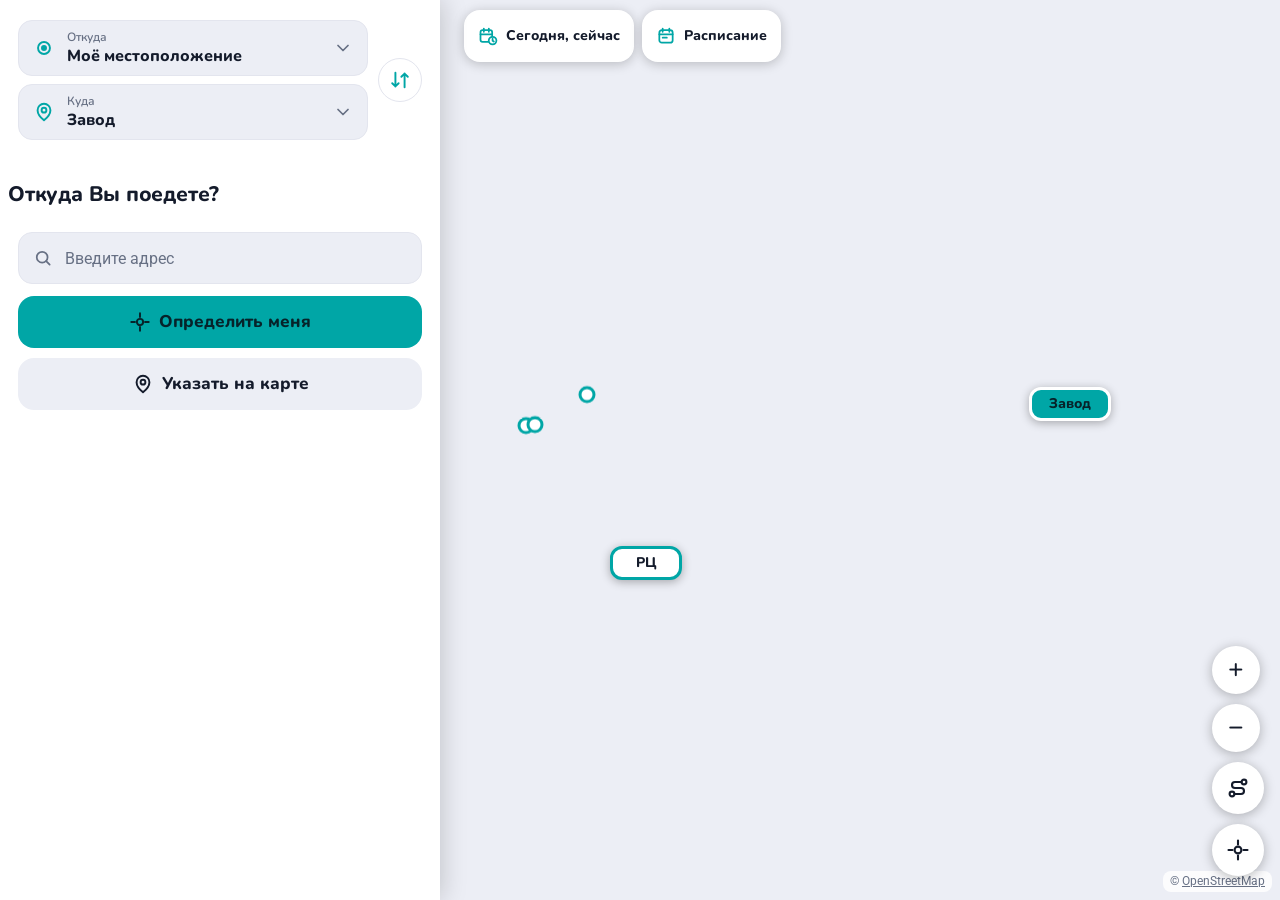
==== commit 2c37263a: "Add files via upload" ====
--- a/index.html
+++ b/index.html
@@ -15,13 +15,14 @@
     <div id="map" aria-label="Карта"></div>
     <div class="topbar">
       <button class="whenchip" id="whenChip" type="button" data-act="open-when"></button>
+      <button class="whenchip" id="schedBtn" type="button" data-act="tab" data-v="sched"></button>
     </div>
     <div class="sheet" id="sheet" data-state="half">
       <div class="drag" id="drag">
         <button type="button" class="grab" data-act="grab" aria-expanded="false" aria-label="Развернуть или свернуть панель"><i></i></button>
-        <div class="rbar" id="destSeg" role="group" aria-label="Куда едем"></div>
-        <div class="head" id="sheetHead"></div>
       </div>
+      <div class="rbar" id="destSeg" role="group" aria-label="Маршрут"></div>
+      <div class="head" id="sheetHead"></div>
       <div class="body" id="sheetBody"></div>
       <div class="foot" id="sheetFoot"></div>
     </div>
@@ -37,10 +38,6 @@
     </div>
   </section>
 
-  <nav class="tabs" role="tablist" aria-label="Разделы">
-    <button type="button" role="tab" data-act="tab" data-v="map" aria-selected="true" id="tabMap" aria-controls="mapView"></button>
-    <button type="button" role="tab" data-act="tab" data-v="sched" aria-selected="false" id="tabSched" aria-controls="schedView"></button>
-  </nav>
 </div>
 <div id="modalRoot"></div>
 <div class="toast" id="toast" hidden role="status"></div>
--- a/app.css
+++ b/app.css
@@ -20,7 +20,7 @@
   --shadow:0 -8px 28px rgba(20,27,43,.12);
   --r614:#DE4A30; --r797:#2F6FED; --r478:#7B4FE0; --r566:#D63E8C; --rx:#475569;
   --head:Nunito,"Segoe UI",system-ui,sans-serif; --body:Roboto,"Segoe UI",system-ui,sans-serif;
-  --tabh:64px; --sheet-h:200px;
+  --tabh:0px; --sheet-h:200px;
   color-scheme:light;
 }
 :root[data-theme="dark"]{
@@ -59,17 +59,6 @@
 #app{position:fixed;inset:0;display:flex;flex-direction:column}
 .view{position:relative;flex:1;min-height:0}
 
-/* ---------- нижняя панель вкладок ---------- */
-.tabs{flex:none;display:grid;grid-template-columns:1fr 1fr;height:calc(var(--tabh) + env(safe-area-inset-bottom));
-  padding-bottom:env(safe-area-inset-bottom);background:var(--card);border-top:1px solid var(--line);z-index:30}
-.tabs button{display:flex;flex-direction:column;align-items:center;justify-content:center;gap:3px;color:var(--mute);
-  font:800 14px/1 var(--head);letter-spacing:.01em}
-.tabs svg{width:26px;height:26px}
-.tabs button[aria-selected="true"]{color:var(--acc-text)}
-.tabs button[aria-selected="true"] svg{color:var(--acc-text)}
-.tabs{padding:8px 12px calc(8px + env(safe-area-inset-bottom));gap:8px}
-.tabs button{margin:0;border-radius:18px;transition:background .2s}
-.tabs button[aria-selected="true"]{background:var(--acc-soft);color:var(--acc-text)}
 
 /* ---------- карта ---------- */
 #map{position:absolute;inset:0;background:var(--raised);font-family:var(--body)}
@@ -84,9 +73,26 @@
 .attr{position:absolute;z-index:500;left:8px;bottom:calc(var(--sheet-h) + 6px);font-size:12px;color:var(--mute);
   background:color-mix(in srgb,var(--card) 82%,transparent);padding:2px 7px;border-radius:8px;transition:bottom .25s}
 .attr a{color:inherit}
-.addrnote{margin:0 2px 8px}
 .mcard:focus{outline:none}
 path[tabindex]:focus-visible{outline:3px solid var(--acc);outline-offset:2px}
+
+/* переключатель «Откуда / Куда»: вертикально, вне зоны ручки, поля выглядят как кнопки */
+.rbar{display:flex;align-items:center;gap:10px;margin:2px 18px 12px}
+.rbar .rf{flex:1;min-width:0;display:grid;gap:8px}
+.rbar .ep{display:flex;align-items:center;gap:12px;width:100%;min-height:56px;padding:8px 14px;border-radius:14px;background:var(--raised);border:1px solid var(--line);color:var(--ink);text-align:left}
+.rbar .ep:active{filter:brightness(.96)}
+.rbar .ep>svg{width:22px;height:22px;flex:none;color:var(--acc)}
+.rbar .ep>svg:last-child{width:20px;height:20px;margin-left:auto;color:var(--mute)}
+.rbar .ep.plant.rc>svg:first-child{color:var(--rc)}
+.rbar .tx{display:grid;gap:2px;min-width:0;flex:1}
+.rbar .tx small{font:600 12px/1.2 var(--head);color:var(--mute)}
+.rbar .tx b{display:block;min-width:0;overflow:hidden;text-overflow:ellipsis;white-space:nowrap;font:800 16px/1.25 var(--head)}
+.rbar .sw{width:44px;height:44px;flex:none;border-radius:50%;display:flex;align-items:center;justify-content:center;background:var(--card);border:1px solid var(--line);color:var(--acc)}
+.rbar .sw svg{width:22px;height:22px}
+.sheet[data-state="peek"] .rbar{margin-bottom:6px}
+.sheet[data-state="peek"] .rbar .ep{min-height:40px;padding:4px 12px}
+.sheet[data-state="peek"] .rbar .tx small{display:none}
+@media (min-width:860px){.rbar{margin-top:20px}}
 .dragging~.attr,.attr.nt{transition:none}
 
 .topbar{position:absolute;z-index:600;left:12px;right:12px;top:calc(10px + env(safe-area-inset-top));display:flex;flex-direction:column;gap:8px;align-items:stretch}
@@ -273,7 +279,6 @@
 @media (min-width:860px){
   #app{display:block}
   .view{position:absolute;inset:0}
-  .tabs{position:absolute;left:0;bottom:0;width:440px;z-index:900}
   .sheet{top:0;left:0;right:auto;bottom:calc(var(--tabh) + env(safe-area-inset-bottom));width:440px;height:auto!important;border-radius:0;box-shadow:2px 0 24px rgba(0,0,0,.18);transition:none}
   .grab{display:none}
   .drag{cursor:default}
@@ -296,13 +301,6 @@
 .stline .sn{display:inline-block;min-width:20px;margin-right:8px;padding:1px 5px;border-radius:10px;background:var(--acc-text,#2a6df4);color:#fff;font:700 12px/16px Roboto,sans-serif;text-align:center;vertical-align:1px}
 
 /* переключатель «Моё местоположение ⇄ Завод», зум, пин */
-.rbar{display:flex;align-items:center;flex:1;min-width:0;background:var(--card);border-radius:16px;padding:4px;gap:2px;box-shadow:0 2px 12px rgba(0,0,0,.22)}
-.rbar .ep{flex:1;min-width:0;height:50px;border-radius:12px;display:flex;align-items:center;gap:8px;padding:0 10px;text-align:left;font:800 14px/1.2 var(--head);color:var(--ink);background:var(--raised)}
-.rbar .ep span{min-width:0;overflow:hidden;text-overflow:ellipsis;white-space:nowrap}
-.rbar .ep small{display:block;font:600 11px/1.2 var(--head);color:var(--mute)}
-.rbar .ep svg{width:20px;height:20px;flex:none;color:var(--acc)}
-.rbar .sw{width:44px;height:44px;flex:none;border-radius:50%;display:flex;align-items:center;justify-content:center;color:var(--acc)}
-.rbar .sw svg{width:22px;height:22px}
 .fab.sm{width:48px;height:48px;font:600 26px/1 var(--head);padding-bottom:3px}
 .leaflet-control-zoom{display:none!important}
 .youpin i{display:block;width:26px;height:26px;border-radius:50% 50% 50% 0;transform:rotate(-45deg);background:var(--you);border:3px solid #fff;box-shadow:0 2px 8px rgba(0,0,0,.45)}
@@ -323,7 +321,6 @@
 /* v: «Выбрать», бейдж рейса с иконкой, переключатель в нижней панели, без нижней навигации */
 .pinbar{display:flex;align-items:center;justify-content:center;text-align:center}
 .topbar{flex-direction:row;align-items:center;justify-content:space-between}.topbar .whenchip{flex:none}
-.sheet .rbar{flex:none;margin:0 14px 6px;background:var(--raised);box-shadow:none}.sheet .rbar .ep{background:var(--card)}
 .trow{display:flex;align-items:center;gap:2px;margin-left:-10px}.trow .titlebtn{flex:1;min-width:0}
 .backbtn{width:44px;height:44px;flex:none;display:flex;align-items:center;justify-content:center;border-radius:50%;color:var(--ink)}.backbtn svg{width:26px;height:26px}
 .fast{display:inline-block;margin-left:8px;padding:1px 8px;border-radius:999px;background:var(--acc-soft,var(--raised));color:var(--acc-text);font:700 13px/1.5 var(--head);font-style:normal}
@@ -342,7 +339,6 @@
 .sheet[data-state="peek"] .body{display:block}
 /* оранжевый — только РЦ: метка, участок, остановки участка, иконка «Куда», линия в подробностях */
 .pin.rcp span{background:var(--rc)!important;color:var(--rc-ink)!important}
-.rbar .ep.plant.rc svg{color:var(--rc)}
 .node.rcl .rail::before{background:var(--rc);opacity:.85}
 
 /* прокрутка — только когда панель выдвинута до конца; в свёрнутом виде панель компактная */
@@ -351,14 +347,12 @@
 .sheet[data-state="peek"] .head{padding-bottom:4px}
 .sheet[data-state="peek"] .titlebtn{min-height:36px}
 .sheet[data-state="peek"] .titlebtn small,.sheet[data-state="peek"] .notice{display:none}
-.sheet[data-state="peek"] .rbar{margin-bottom:2px}.sheet[data-state="peek"] .rbar .ep{height:44px}
 .sheet[data-state="peek"] .grab{padding:6px 0 2px}
 
 /* v: свайп за всю панель, без случайной прокрутки, отступы, плашки */
 .sheet .body{overflow:hidden;overflow:clip}
 .sheet[data-state="full"] .body{overflow-y:auto;touch-action:pan-y}
 .sheet:not([data-state="full"]){touch-action:none}.drag{touch-action:none}
-.sheet .rbar{margin-top:12px}.sheet[data-state="peek"] .rbar{margin-top:6px}
 .badge.b614{border-color:var(--r614)}.badge.b797{border-color:var(--r797)}.badge.b478{border-color:var(--r478)}.badge.b566{border-color:var(--r566)}
 .badge.b614::before{background:var(--r614)}.badge.b797::before{background:var(--r797)}.badge.b478::before{background:var(--r478)}.badge.b566::before{background:var(--r566)}
 .nearwarn{display:flex;align-items:center;gap:10px;width:100%;margin:10px 0 12px;padding:11px 14px;border-radius:14px;background:var(--warn-bg);color:var(--warn);text-align:left;font:600 14px/1.3 var(--head);border:1px solid color-mix(in srgb,var(--warn) 35%,transparent)}
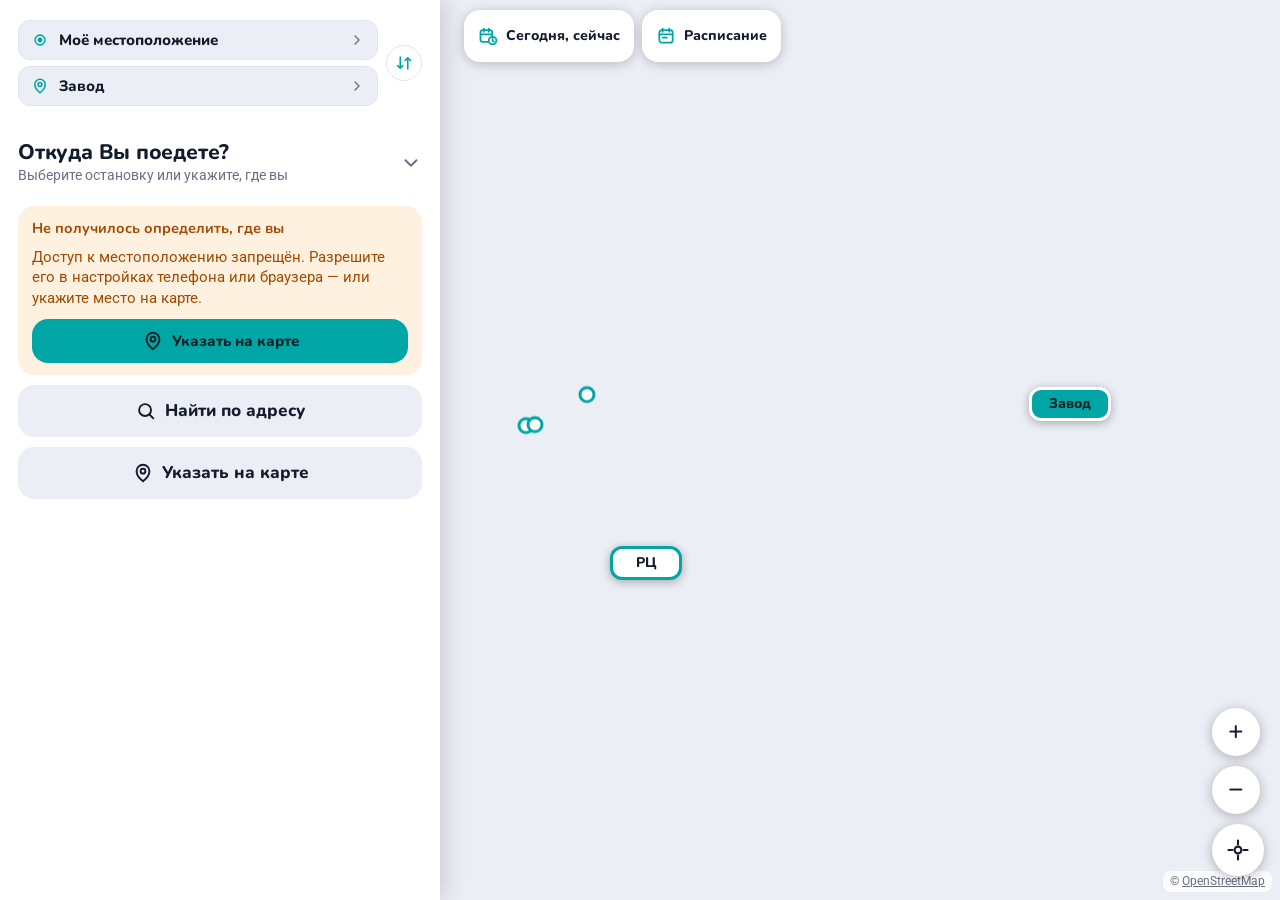
==== commit 1886a82f: "Add files via upload" ====
--- a/index.html
+++ b/index.html
@@ -39,6 +39,14 @@
   </section>
 
 </div>
+<div class="cover" id="cover" hidden>
+  <div class="cover-in">
+    <span class="cover-ico"><svg viewBox="0 0 24 24" fill="none" stroke="currentColor" stroke-width="2.1" stroke-linecap="round" stroke-linejoin="round" aria-hidden="true"><path d="M12 21s7-5.6 7-11a7 7 0 1 0-14 0c0 5.4 7 11 7 11z"/><circle cx="12" cy="10" r="2.6"/></svg></span>
+    <b>Определяем, где вы</b>
+    <span>Подтвердите доступ к местоположению в окне телефона</span>
+    <button class="btn sec" type="button" data-act="cover-skip">Продолжить без геолокации</button>
+  </div>
+</div>
 <div id="modalRoot"></div>
 <div class="toast" id="toast" hidden role="status"></div>
 
--- a/app.css
+++ b/app.css
@@ -77,21 +77,18 @@
 path[tabindex]:focus-visible{outline:3px solid var(--acc);outline-offset:2px}
 
 /* переключатель «Откуда / Куда»: вертикально, вне зоны ручки, поля выглядят как кнопки */
-.rbar{display:flex;align-items:center;gap:10px;margin:2px 18px 12px}
-.rbar .rf{flex:1;min-width:0;display:grid;gap:8px}
-.rbar .ep{display:flex;align-items:center;gap:12px;width:100%;min-height:56px;padding:8px 14px;border-radius:14px;background:var(--raised);border:1px solid var(--line);color:var(--ink);text-align:left}
+.rbar{display:flex;align-items:center;gap:8px;margin:2px 18px 10px}
+.rbar .rf{flex:1;min-width:0;display:grid;gap:6px}
+.rbar .ep{display:flex;align-items:center;gap:10px;width:100%;min-height:40px;padding:6px 12px;border-radius:12px;background:var(--raised);border:1px solid var(--line);color:var(--ink);text-align:left}
 .rbar .ep:active{filter:brightness(.96)}
-.rbar .ep>svg{width:22px;height:22px;flex:none;color:var(--acc)}
-.rbar .ep>svg:last-child{width:20px;height:20px;margin-left:auto;color:var(--mute)}
+.rbar .ep>svg{width:18px;height:18px;flex:none;color:var(--acc)}
+.rbar .ep>svg:last-child{width:16px;height:16px;margin-left:auto;color:var(--mute)}
 .rbar .ep.plant.rc>svg:first-child{color:var(--rc)}
-.rbar .tx{display:grid;gap:2px;min-width:0;flex:1}
-.rbar .tx small{font:600 12px/1.2 var(--head);color:var(--mute)}
-.rbar .tx b{display:block;min-width:0;overflow:hidden;text-overflow:ellipsis;white-space:nowrap;font:800 16px/1.25 var(--head)}
-.rbar .sw{width:44px;height:44px;flex:none;border-radius:50%;display:flex;align-items:center;justify-content:center;background:var(--card);border:1px solid var(--line);color:var(--acc)}
-.rbar .sw svg{width:22px;height:22px}
-.sheet[data-state="peek"] .rbar{margin-bottom:6px}
-.sheet[data-state="peek"] .rbar .ep{min-height:40px;padding:4px 12px}
-.sheet[data-state="peek"] .rbar .tx small{display:none}
+.rbar .tx{min-width:0;flex:1}
+.rbar .tx b{display:block;min-width:0;overflow:hidden;text-overflow:ellipsis;white-space:nowrap;font:800 15px/1.25 var(--head)}
+.rbar .sw{width:36px;height:36px;flex:none;border-radius:50%;display:flex;align-items:center;justify-content:center;background:var(--card);border:1px solid var(--line);color:var(--acc)}
+.rbar .sw svg{width:18px;height:18px}
+.sheet[data-state="peek"] .rbar{margin-bottom:4px}
 @media (min-width:860px){.rbar{margin-top:20px}}
 .dragging~.attr,.attr.nt{transition:none}
 
@@ -177,13 +174,14 @@
 .ride .go svg{width:20px;height:20px;color:var(--acc-text);flex:none}
 .ride .go.late,.ride .go.late svg{color:var(--warn)}
 .others{margin-top:12px}
-.others .lbl{font-size:13px;color:var(--mute);margin-bottom:6px}
-.chips{display:flex;flex-wrap:wrap;gap:6px}
-.rchip{display:inline-flex;align-items:center;gap:6px;height:44px;padding:0 10px;border-radius:12px;background:var(--raised);font:700 14px/1 var(--head);color:var(--ink)}
-.rchip .dot{width:8px;height:8px;border-radius:50%;background:var(--rx)}
-.rchip.d614 .dot{background:var(--r614)}.rchip.d797 .dot{background:var(--r797)}.rchip.d478 .dot{background:var(--r478)}.rchip.d566 .dot{background:var(--r566)}
-.rchip.ap{font-weight:600;color:var(--mute)}
-.rchip.dem{border:1px dashed var(--mute);background:none;font-weight:600;color:var(--mute)}
+.others .lbl{font:700 13px var(--head);color:var(--mute);margin-bottom:4px}
+.orow{display:flex;align-items:center;gap:10px;width:100%;min-height:48px;padding:0 4px;border-bottom:1px solid var(--line);font:800 17px/1.2 var(--head);color:var(--ink)}
+.orow:last-child{border-bottom:0}
+.orow svg{margin-left:auto;width:18px;height:18px;color:var(--mute)}
+button.orow:active{background:var(--raised)}
+.orow.ap{font-weight:600;color:var(--mute)}
+.orow.dem{font-weight:600;color:var(--mute)}
+.orow.past{color:var(--mute);opacity:.6;font-weight:600}
 details.path{margin-top:10px}
 details.path summary{cursor:pointer;color:var(--acc-text);font:700 14.5px/1.3 var(--head);min-height:44px;display:flex;align-items:center;list-style:none}
 details.path summary::-webkit-details-marker{display:none}
@@ -321,7 +319,7 @@
 /* v: «Выбрать», бейдж рейса с иконкой, переключатель в нижней панели, без нижней навигации */
 .pinbar{display:flex;align-items:center;justify-content:center;text-align:center}
 .topbar{flex-direction:row;align-items:center;justify-content:space-between}.topbar .whenchip{flex:none}
-.trow{display:flex;align-items:center;gap:2px;margin-left:-10px}.trow .titlebtn{flex:1;min-width:0}
+.trow{display:flex;align-items:center;gap:2px}.trow .titlebtn{flex:1;min-width:0}.trow .backbtn{margin-left:-10px}
 .backbtn{width:44px;height:44px;flex:none;display:flex;align-items:center;justify-content:center;border-radius:50%;color:var(--ink)}.backbtn svg{width:26px;height:26px}
 .fast{display:inline-block;margin-left:8px;padding:1px 8px;border-radius:999px;background:var(--acc-soft,var(--raised));color:var(--acc-text);font:700 13px/1.5 var(--head);font-style:normal}
 .badge{display:inline-flex;align-items:center;gap:5px;min-width:0;height:auto;padding:2px 9px 2px 7px;border-radius:999px;background:var(--card);color:var(--ink);border:1px solid color-mix(in srgb,var(--ink) 28%,transparent);font:800 13px/1.3 var(--head)}
@@ -339,7 +337,6 @@
 .sheet[data-state="peek"] .body{display:block}
 /* оранжевый — только РЦ: метка, участок, остановки участка, иконка «Куда», линия в подробностях */
 .pin.rcp span{background:var(--rc)!important;color:var(--rc-ink)!important}
-.node.rcl .rail::before{background:var(--rc);opacity:.85}
 
 /* прокрутка — только когда панель выдвинута до конца; в свёрнутом виде панель компактная */
 .sheet[data-state="full"] .body{overflow-y:auto}
@@ -358,8 +355,14 @@
 .nearwarn{display:flex;align-items:center;gap:10px;width:100%;margin:10px 0 12px;padding:11px 14px;border-radius:14px;background:var(--warn-bg);color:var(--warn);text-align:left;font:600 14px/1.3 var(--head);border:1px solid color-mix(in srgb,var(--warn) 35%,transparent)}
 .nearwarn span{flex:1;min-width:0}.nearwarn svg{width:20px;height:20px;flex:none}.nearwarn svg:last-child{transform:rotate(180deg)}
 .nearwarn:hover,.nearwarn:active{filter:brightness(.96)}
-.alltimes{margin:18px 0 8px}.alltimes h4{margin:0 0 4px;font:800 15px var(--head)}.alltimes .g{margin:10px 0 6px;color:var(--mute);font:700 13px var(--head)}
-.tchips{display:flex;flex-wrap:wrap;gap:6px}.tchip{padding:5px 10px;border-radius:999px;background:var(--raised);font:700 14px var(--head);font-variant-numeric:tabular-nums}.tchip.past{opacity:.45}.tchip.dem{color:var(--mute);font-weight:600}
+.cover{position:fixed;inset:0;z-index:1500;background:var(--bg);display:flex;align-items:center;justify-content:center;padding:24px}
+.cover[hidden]{display:none}
+.cover-in{display:grid;justify-items:center;gap:10px;max-width:340px;text-align:center}
+.cover-in b{font:800 21px/1.2 var(--head)}
+.cover-in>span:not(.cover-ico){color:var(--mute);font-size:15px}
+.cover-in .btn{margin-top:14px;width:auto;padding:0 20px}
+.cover-ico{width:64px;height:64px;border-radius:50%;background:var(--acc);color:var(--acc-ink);display:flex;align-items:center;justify-content:center}
+.cover-ico svg{width:30px;height:30px}
 .selbtn{display:flex;align-items:center;justify-content:center;width:100%;height:50px;margin:8px 0 4px;border-radius:14px;background:var(--acc);color:var(--acc-ink);font:800 16px var(--head)}
 @media (min-width:860px){
   .pinbar{display:none!important}
